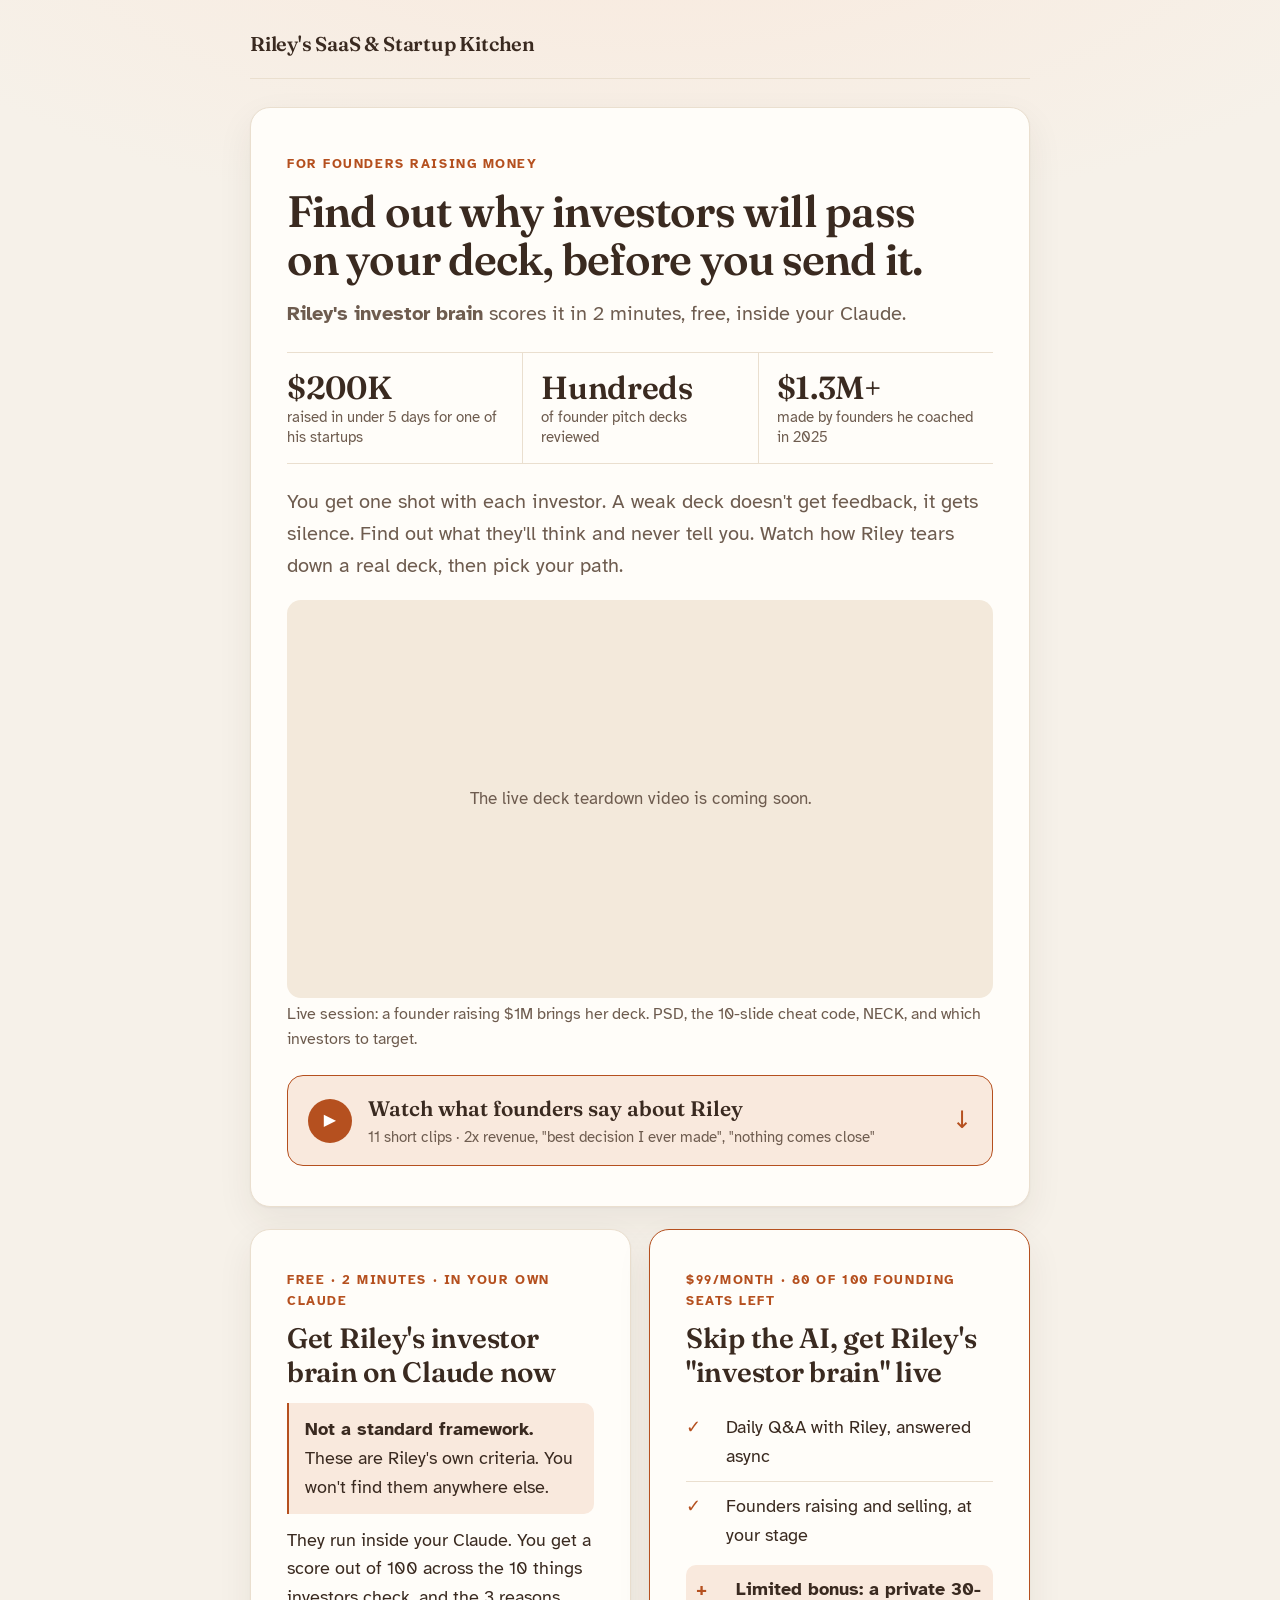
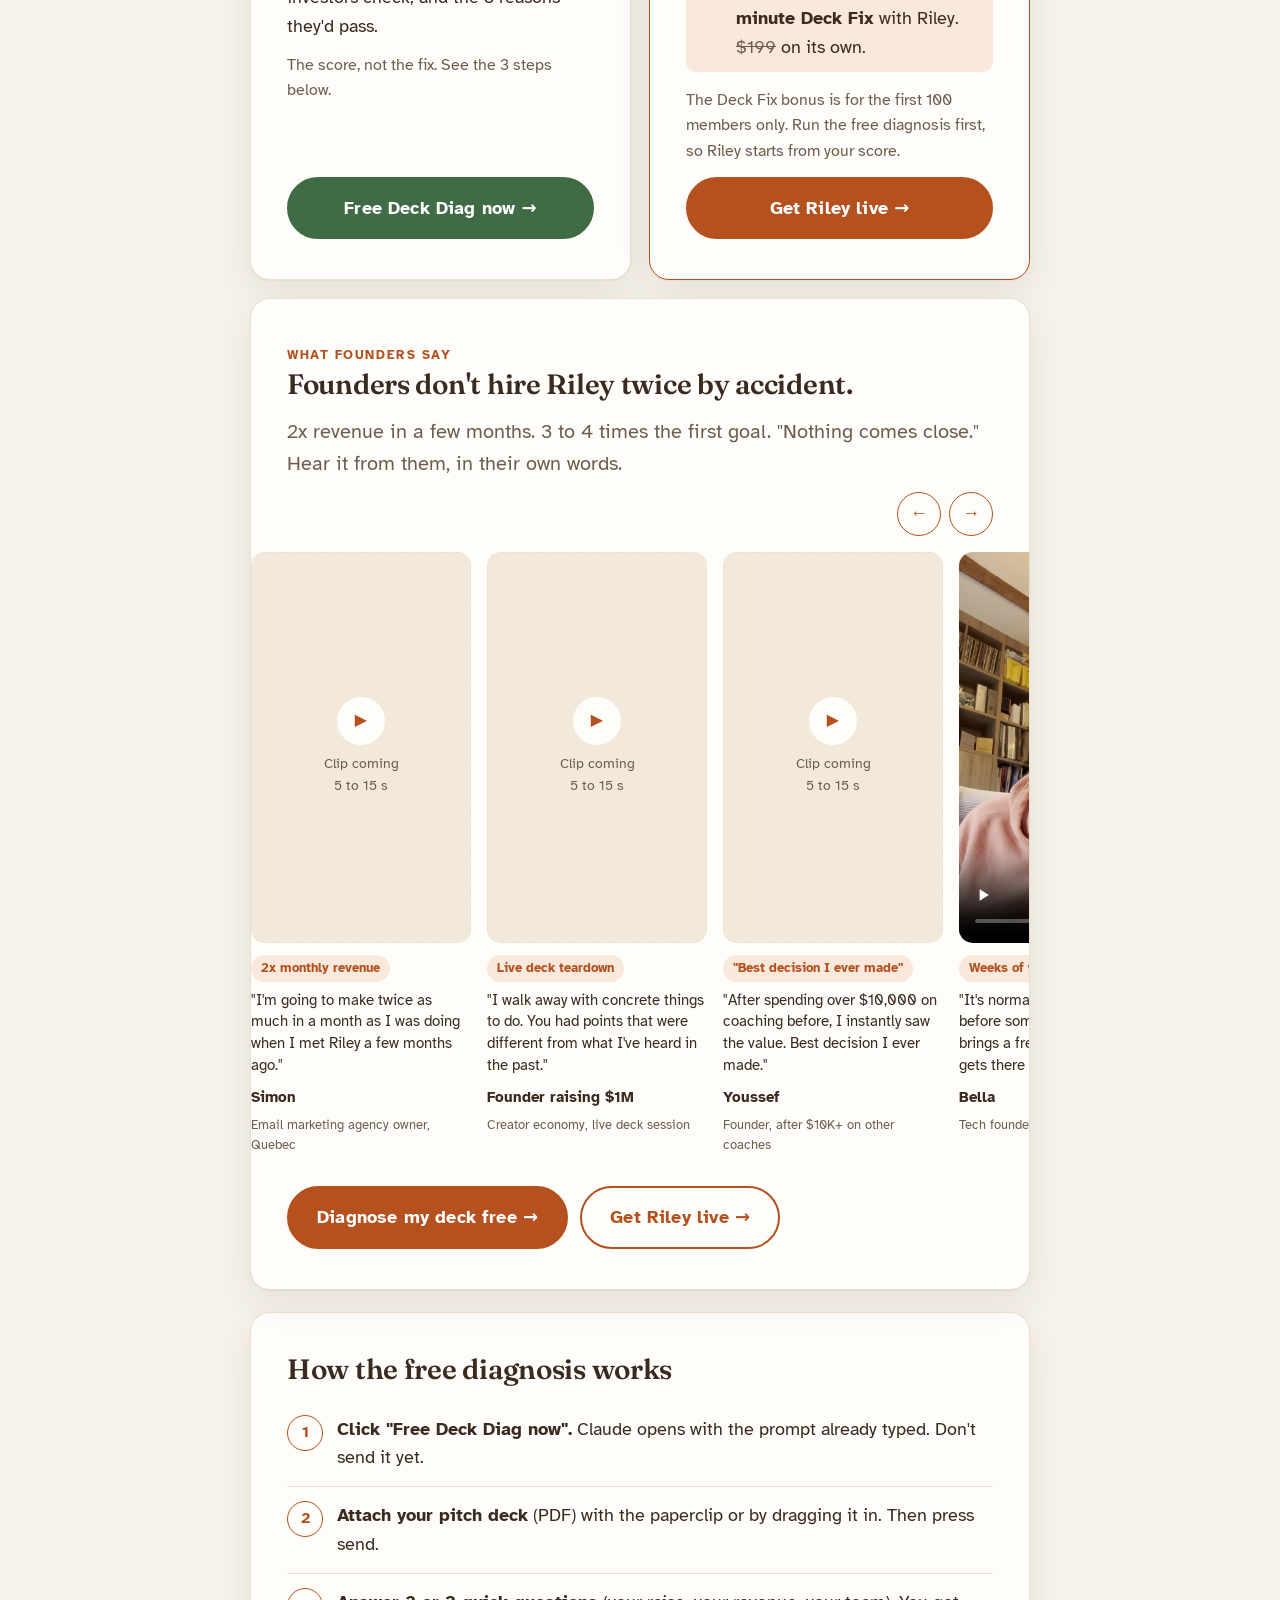
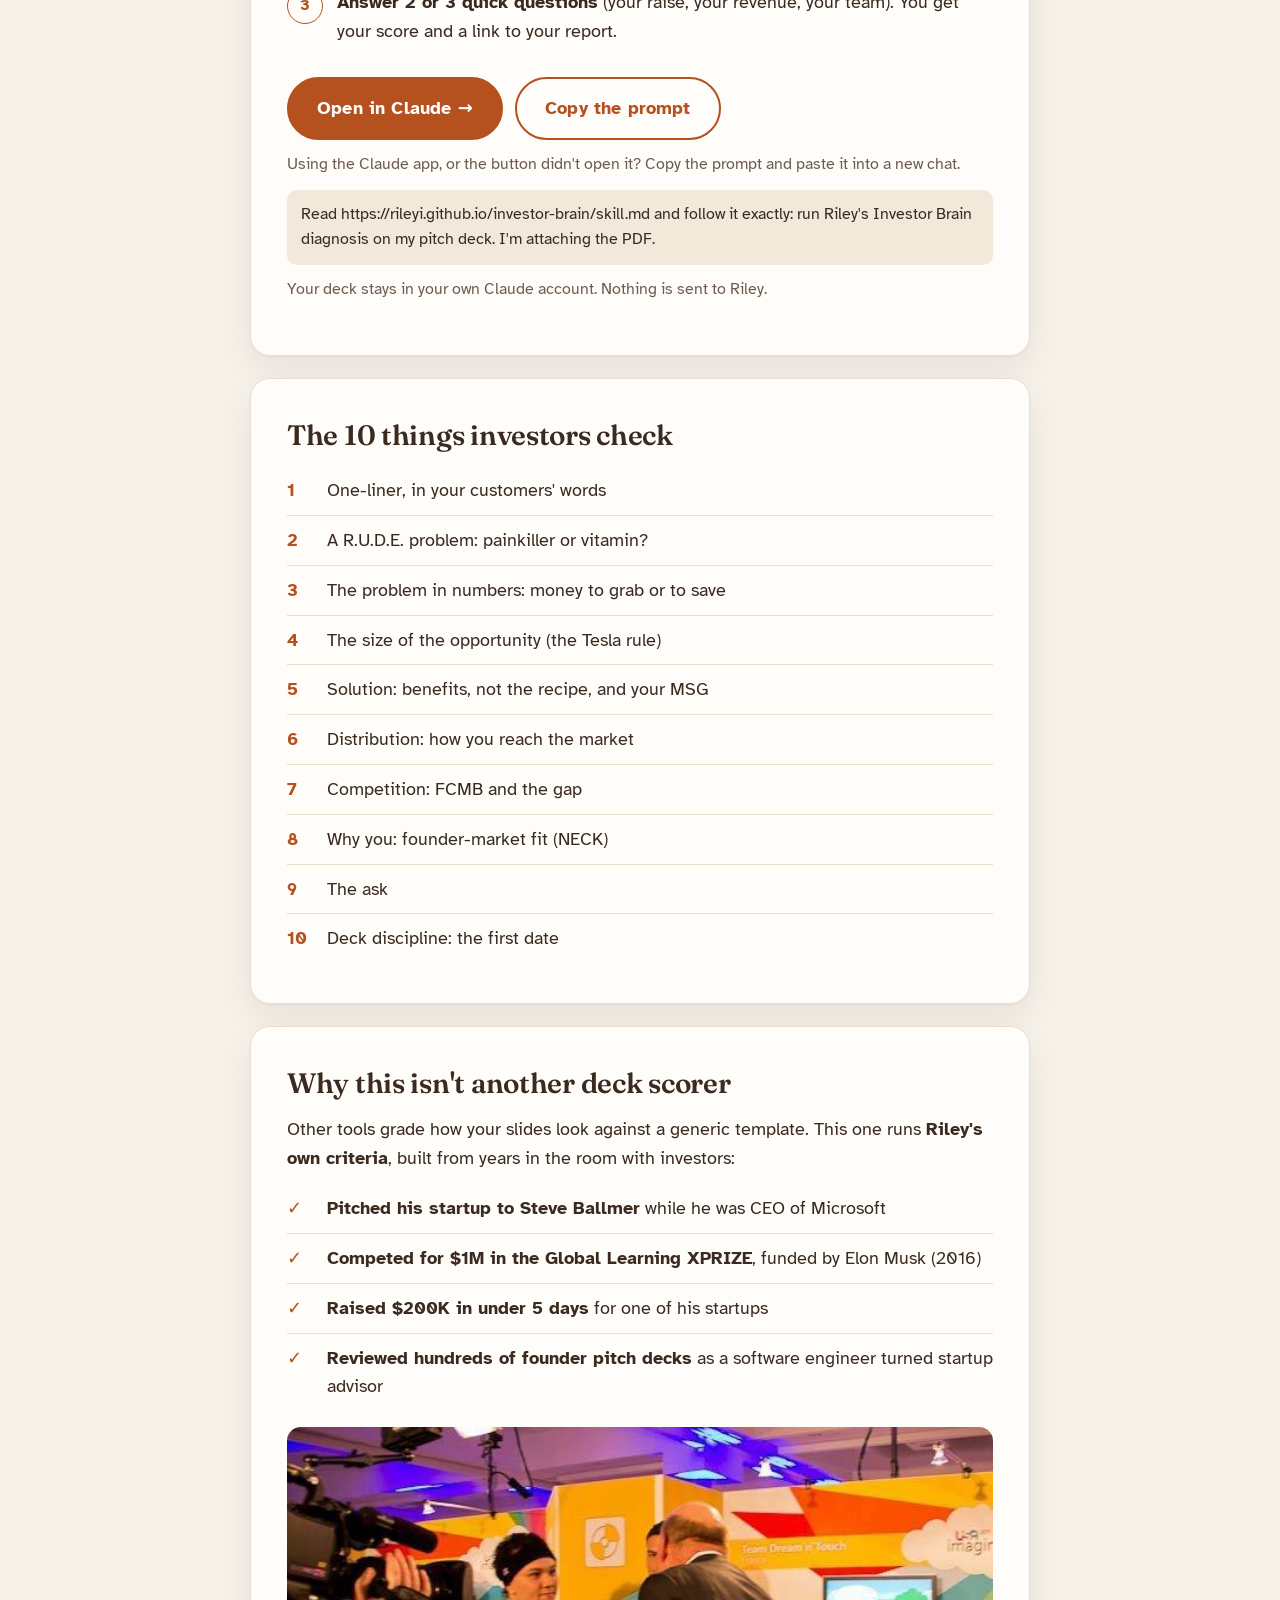
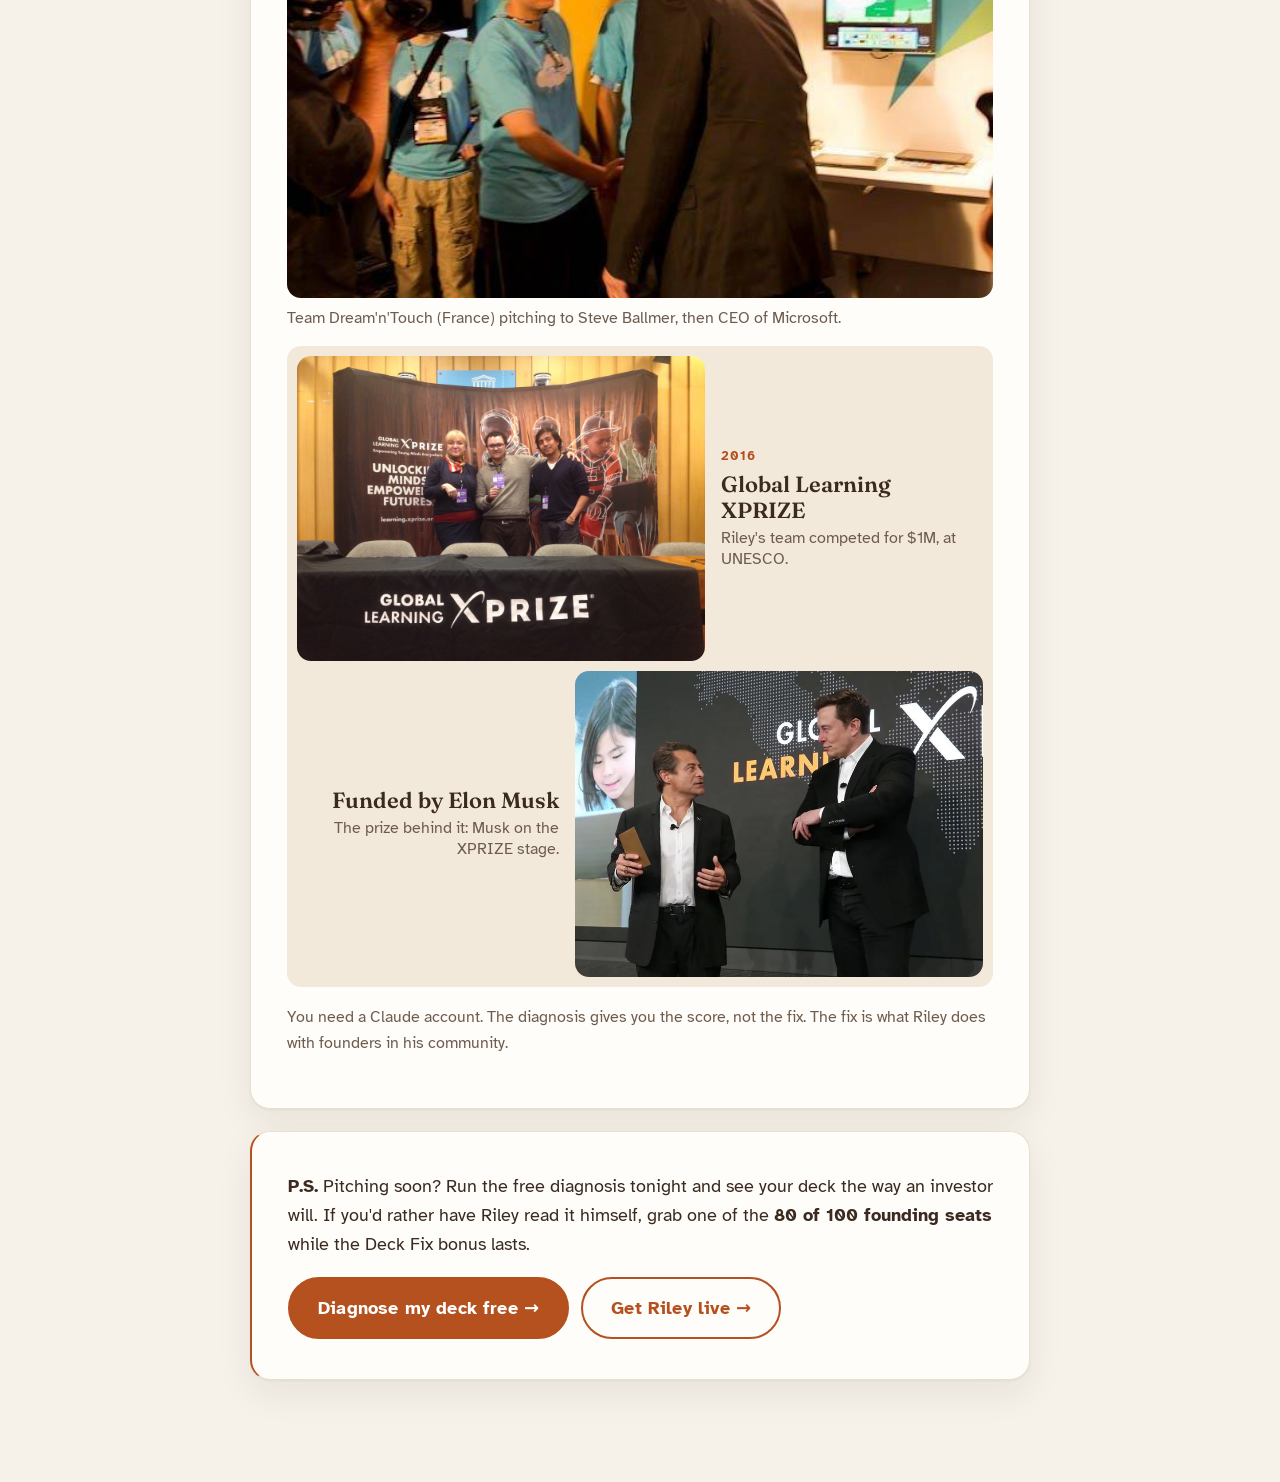
==== index.html @ 3631e7b4 "Turn on analytics (GoatCounter: rileystartup) Co-Authored-By: Claude Opus 5.5 <noreply@anthropic.com" ====
<!doctype html>
<html lang="en">
<head>
<meta charset="utf-8">
<meta name="viewport" content="width=device-width, initial-scale=1">
<meta name="color-scheme" content="light">
<title>Investor Brain Diagnosis</title>
<meta name="description" content="Get an investor's brain on your pitch deck. Free, in 2 minutes, inside your own Claude.">
<link rel="preconnect" href="https://fonts.googleapis.com">
<link rel="stylesheet" href="https://fonts.googleapis.com/css2?family=Atkinson+Hyperlegible:wght@400;700&family=Fraunces:opsz,wght@9..144,500;9..144,600&display=swap">
<link rel="stylesheet" href="style.css?v=2">
<link rel="stylesheet" href="theme.css?v=3">
</head>
<body>
<main class="wrap">
  <div class="top">
    <div class="brand">Riley's SaaS &amp; Startup Kitchen</div>
  </div>

  <section class="card">
    <span class="tag">For founders raising money</span>
    <h1>Find out why investors will pass on your deck, before you send it.</h1>
    <p class="lede"><b>Riley's investor brain</b> scores it in 2 minutes, free, inside your Claude.</p>
    <ul class="proof">
      <li><b>$200K</b><span>raised in under 5 days for one of his startups</span></li>
      <li><b>Hundreds</b><span>of founder pitch decks reviewed</span></li>
      <li><b>$1.3M+</b><span>made by founders he coached in 2025</span></li>
    </ul>
    <p class="lede">You get one shot with each investor. A weak deck doesn't get feedback, it gets silence. Find out what they'll think and never tell you. Watch how Riley tears down a real deck, then pick your path.</p>
    <div class="video" id="teardown">The live deck teardown video is coming soon.</div>
    <p class="small">Live session: a founder raising $1M brings her deck. PSD, the 10-slide cheat code, NECK, and which investors to target.</p>
    <a class="anchor" href="#proof"><span class="play">▶</span><span><b>Watch what founders say about Riley</b><small>11 short clips · 2x revenue, "best decision I ever made", "nothing comes close"</small></span><span class="arrow">↓</span></a>
  </section>

  <div class="paths">
    <section class="card path">
      <span class="tag">Free · 2 minutes · in your own Claude</span>
      <h2>Get Riley's investor brain on Claude now</h2>
      <p class="callout"><b>Not a standard framework.</b> These are Riley's own criteria. You won't find them anywhere else.</p>
      <p>They run inside your Claude. You get a score out of 100 across the 10 things investors check, and the 3 reasons they'd pass.</p>
      <p class="small">The score, not the fix. See the 3 steps below.</p>
      <a class="btn free" id="open" href="#" target="_blank" rel="noopener">Free Deck Diag now →</a>
    </section>
    <section class="card path live">
      <span class="tag">$99/month · <span class="seats">80 of 100</span> founding seats left</span>
      <h2>Skip the AI, get Riley's "investor brain" live</h2>
      <ul class="rows">
        <li><span class="n">✓</span><span>Daily Q&amp;A with Riley, answered async</span></li>
        <li><span class="n">✓</span><span>Founders raising and selling, at your stage</span></li>
        <li class="bonus"><span class="n">+</span><span><b>Limited bonus: a private 30-minute Deck Fix</b> with Riley. <span class="strike">$199</span> on its own.</span></li>
      </ul>
      <p class="small">The Deck Fix bonus is for the first 100 members only. Run the free diagnosis first, so Riley starts from your score.</p>
      <a class="btn" id="skool" href="#" target="_blank" rel="noopener">Get Riley live →</a>
    </section>
  </div>


  <section class="card proof-reel" id="proof">
    <span class="tag">What founders say</span>
    <h2>Founders don't hire Riley twice by accident.</h2>
    <p class="lede">2x revenue in a few months. 3 to 4 times the first goal. "Nothing comes close." Hear it from them, in their own words.</p>
    <div class="reel-nav"><button type="button" class="prev" aria-label="Previous clips">←</button><button type="button" class="next" aria-label="Next clips">→</button></div>
    <ul class="reel">
      <li class="clip">
        <div class="ph"><span>▶</span>Clip coming<br>5 to 15 s</div>
        <span class="result">2x monthly revenue</span>
        <p>"I'm going to make twice as much in a month as I was doing when I met Riley a few months ago."</p>
        <b>Simon</b><small>Email marketing agency owner, Quebec</small>
      </li>
      <li class="clip">
        <div class="ph"><span>▶</span>Clip coming<br>5 to 15 s</div>
        <span class="result">Live deck teardown</span>
        <p>"I walk away with concrete things to do. You had points that were different from what I've heard in the past."</p>
        <b>Founder raising $1M</b><small>Creator economy, live deck session</small>
      </li>
      <li class="clip">
        <div class="ph"><span>▶</span>Clip coming<br>5 to 15 s</div>
        <span class="result">"Best decision I ever made"</span>
        <p>"After spending over $10,000 on coaching before, I instantly saw the value. Best decision I ever made."</p>
        <b>Youssef</b><small>Founder, after $10K+ on other coaches</small>
      </li>
      <li class="clip">
        <video src="bella.mp4" poster="bella.jpg" controls playsinline preload="none"><track kind="captions" src="bella.vtt" srclang="en" label="English" default></video>
        <span class="result">Weeks of work in hours</span>
        <p>"It's normally three, four weeks before someone you've hired brings a fresh perspective. Riley gets there in a few hours."</p>
        <b>Bella</b><small>Tech founder and product leader</small>
      </li>
      <li class="clip">
        <div class="ph"><span>▶</span>Clip coming<br>5 to 15 s</div>
        <span class="result">Live deck call</span>
        <p>"It's perfect. All the strategies and advice I can use to get started."</p>
        <b>Founder, pitch deck call</b><small>Pre-seed startup, live session</small>
      </li>
      <li class="clip">
        <div class="ph"><span>▶</span>Clip coming<br>5 to 15 s</div>
        <span class="result">3 to 4x his first goal</span>
        <p>"On the first month we set some goals. And we did something like three or four times that goal."</p>
        <b>Oliver</b><small>Exited founder, Agence Ricochet</small>
      </li>
      <li class="clip">
        <div class="ph"><span>▶</span>Clip coming<br>5 to 15 s</div>
        <span class="result">"Nothing comes close"</span>
        <p>"I've invested in six, seven, eight different coaching programs. Nothing comes close to what Riley has to offer."</p>
        <b>Simon</b><small>Agency owner, 6 to 8 programs before</small>
      </li>
      <li class="clip">
        <div class="ph"><span>▶</span>Clip coming<br>5 to 15 s</div>
        <span class="result">Problem clarified, product shipped</span>
        <p>"Riley was amazing at really trying to clarify the problem that I was trying to solve."</p>
        <b>Tim Beattie</b><small>Co-founder and CEO, Stellafai</small>
      </li>
      <li class="clip">
        <div class="ph"><span>▶</span>Clip coming<br>5 to 15 s</div>
        <span class="result">"I wouldn't be here without him"</span>
        <p>"Riley has been a huge hand in that. I wouldn't be able to be here if it wasn't for him."</p>
        <b>Noel</b><small>Founder, service business</small>
      </li>
      <li class="clip">
        <div class="ph"><span>▶</span>Clip coming<br>5 to 15 s</div>
        <span class="result">"A beast, a legend"</span>
        <p>"If you doubt, don't. This guy is a beast, a legend. Go for it."</p>
        <b>Samuel</b><small>Founder</small>
      </li>
      <li class="clip">
        <div class="ph"><span>▶</span>Clip coming<br>5 to 15 s</div>
        <span class="result">"You will not regret it"</span>
        <p>"If you're on the fence about taking Riley as your coach, you can stop thinking. Take it."</p>
        <b>Orel</b><small>Founder</small>
      </li>
    </ul>
    <div class="actions">
      <a class="btn" id="open4" href="#" target="_blank" rel="noopener">Diagnose my deck free →</a>
      <a class="btn ghost" id="skool3" href="#" target="_blank" rel="noopener">Get Riley live →</a>
    </div>
  </section>

  <section class="card" id="steps">
    <h2>How the free diagnosis works</h2>
    <ol class="steps">
      <li><div><b>Click "Free Deck Diag now".</b> Claude opens with the prompt already typed. Don't send it yet.</div></li>
      <li><div><b>Attach your pitch deck</b> (PDF) with the paperclip or by dragging it in. Then press send.</div></li>
      <li><div><b>Answer 2 or 3 quick questions</b> (your raise, your revenue, your team). You get your score and a link to your report.</div></li>
    </ol>
    <div class="actions">
      <a class="btn" id="open2" href="#" target="_blank" rel="noopener">Open in Claude →</a>
      <button class="btn ghost" id="copy" type="button">Copy the prompt</button>
    </div>
    <p class="small" style="margin-top:12px">Using the Claude app, or the button didn't open it? Copy the prompt and paste it into a new chat.</p>
    <div class="prompt" id="prompt"></div>
    <p class="small" style="margin-top:12px">Your deck stays in your own Claude account. Nothing is sent to Riley.</p>
  </section>

  <section class="card">
    <h2>The 10 things investors check</h2>
    <ul class="rows">
      <li><span class="n">1</span><span>One-liner, in your customers' words</span></li>
      <li><span class="n">2</span><span>A R.U.D.E. problem: painkiller or vitamin?</span></li>
      <li><span class="n">3</span><span>The problem in numbers: money to grab or to save</span></li>
      <li><span class="n">4</span><span>The size of the opportunity (the Tesla rule)</span></li>
      <li><span class="n">5</span><span>Solution: benefits, not the recipe, and your MSG</span></li>
      <li><span class="n">6</span><span>Distribution: how you reach the market</span></li>
      <li><span class="n">7</span><span>Competition: FCMB and the gap</span></li>
      <li><span class="n">8</span><span>Why you: founder-market fit (NECK)</span></li>
      <li><span class="n">9</span><span>The ask</span></li>
      <li><span class="n">10</span><span>Deck discipline: the first date</span></li>
    </ul>
  </section>

  <section class="card">
    <h2>Why this isn't another deck scorer</h2>
    <p>Other tools grade how your slides look against a generic template. This one runs <b>Riley's own criteria</b>, built from years in the room with investors:</p>
    <ul class="rows">
      <li><span class="n">✓</span><span><b>Pitched his startup to Steve Ballmer</b> while he was CEO of Microsoft</span></li>
      <li><span class="n">✓</span><span><b>Competed for $1M in the Global Learning XPRIZE</b>, funded by Elon Musk (2016)</span></li>
      <li><span class="n">✓</span><span><b>Raised $200K in under 5 days</b> for one of his startups</span></li>
      <li><span class="n">✓</span><span><b>Reviewed hundreds of founder pitch decks</b> as a software engineer turned startup advisor</span></li>
    </ul>
    <div class="photos">
      <figure><div class="photo"><img src="ballmer.jpg" alt="Steve Ballmer, then CEO of Microsoft, shaking hands with Riley's team Dream'n'Touch at their demo stand"></div>
        <figcaption class="small">Team Dream'n'Touch (France) pitching to Steve Ballmer, then CEO of Microsoft.</figcaption></figure>
    </div>
    <figure class="xprize">
      <img class="a" src="xprize.jpg" alt="Riley's team standing at the Global Learning XPRIZE stand at UNESCO">
      <div class="t1"><span class="tag">2016</span><b>Global Learning XPRIZE</b><span>Riley's team competed for $1M, at UNESCO.</span></div>
      <div class="t2"><b>Funded by Elon Musk</b><span>The prize behind it: Musk on the XPRIZE stage.</span></div>
      <img class="b" src="musk.jpg" alt="Elon Musk on stage in front of the Global Learning XPRIZE logo">
    </figure>
    <p class="small">You need a Claude account. The diagnosis gives you the score, not the fix. The fix is what Riley does with founders in his community.</p>
  </section>

  <section class="card ps">
    <p><b>P.S.</b> Pitching soon? Run the free diagnosis tonight and see your deck the way an investor will. If you'd rather have Riley read it himself, grab one of the <b><span class="seats">80 of 100</span> founding seats</b> while the Deck Fix bonus lasts.</p>
    <div class="actions">
      <a class="btn" id="open3" href="#" target="_blank" rel="noopener">Diagnose my deck free →</a>
      <a class="btn ghost" id="skool2" href="#" target="_blank" rel="noopener">Get Riley live →</a>
    </div>
  </section>
</main>
<script src="config.js?v=5"></script>
<script>
  ["open", "open2", "open3", "open4"].forEach(function (id) { document.getElementById(id).href = DD.claudeLink(); });
  ["skool", "skool2", "skool3"].forEach(function (id) { document.getElementById(id).href = DD.skool; });
  DD.fillSeats();
  DD.trackClicks({ open: "diag-click/offer", open2: "diag-click/steps", open3: "diag-click/ps", open4: "diag-click/testimonials",
    copy: "diag-click/copy-prompt", skool: "skool-click/offer", skool2: "skool-click/ps", skool3: "skool-click/testimonials" });
  document.querySelector(".anchor").addEventListener("click", function () { DD.track("anchor/testimonials"); });
  var reel = document.querySelector(".reel");
  document.querySelector(".reel-nav .prev").onclick = function () { reel.scrollBy({ left: -reel.clientWidth * .8, behavior: "smooth" }); };
  document.querySelector(".reel-nav .next").onclick = function () { reel.scrollBy({ left: reel.clientWidth * .8, behavior: "smooth" }); };
  document.getElementById("prompt").textContent = DD.prompt();
  document.getElementById("copy").addEventListener("click", function () {
    var btn = this;
    navigator.clipboard.writeText(DD.prompt()).then(function () {
      btn.textContent = "Copied ✓";
      setTimeout(function () { btn.textContent = "Copy the prompt"; }, 1800);
    });
  });
  DD.youtube(document.getElementById("teardown"), DD.teardownId, "Live pitch deck teardown");
</script>
</body>
</html>
---- style.css ----
/* Flat white card, hairline rows, grey tags, orange = interactive. Atkinson Hyperlegible for legibility. */
:root {
  --bg: #f4f4f2; --card: #ffffff; --ink: #111111; --muted: #4a4a4a; --line: #dddddd;
  --tag: #ececec; --orange: #d9480f; --orange-ink: #ffffff; --soft: #fff1e8;
  --red: #b42318; --amber: #8a5a00; --green: #1d6b3a;
}
* { box-sizing: border-box; }
body {
  margin: 0; background: var(--bg); color: var(--ink);
  font: 19px/1.55 "Atkinson Hyperlegible", system-ui, sans-serif; letter-spacing: .01em;
}
em, i { font-style: normal; }
.wrap { max-width: 760px; margin: 0 auto; padding: 20px 16px 60px; }
.top { display: flex; justify-content: space-between; align-items: center; margin-bottom: 18px; }
.brand { font-weight: 700; font-size: 17px; }
.card { background: var(--card); border: 1px solid var(--line); border-radius: 14px; padding: 28px 24px; margin-bottom: 18px; }
h1 { font-size: 38px; line-height: 1.15; margin: 6px 0 12px; }
h2 { font-size: 24px; margin: 0 0 12px; }
p { margin: 0 0 12px; }
.lede { font-size: 21px; color: var(--muted); }
.tag { display: inline-block; background: var(--tag); color: var(--ink); border-radius: 6px; padding: 2px 10px; font-size: 15px; font-weight: 700; }
.video { position: relative; aspect-ratio: 16/9; background: var(--tag); border-radius: 10px; overflow: hidden; margin: 18px 0 4px;
  display: flex; align-items: center; justify-content: center; text-align: center; color: var(--muted); font-size: 17px; padding: 16px; }
.video iframe { position: absolute; inset: 0; width: 100%; height: 100%; border: 0; }
ol.steps { list-style: none; padding: 0; margin: 0; counter-reset: s; }
ol.steps li { counter-increment: s; display: flex; gap: 14px; padding: 14px 0; border-top: 1px solid var(--line); }
ol.steps li:first-child { border-top: 0; }
ol.steps li::before { content: counter(s); flex: 0 0 34px; height: 34px; border-radius: 50%; background: var(--ink); color: var(--card);
  font-weight: 700; display: flex; align-items: center; justify-content: center; }
.btn { display: inline-block; text-decoration: none; text-align: center; font: inherit; font-weight: 700; font-size: 20px; cursor: pointer;
  padding: 14px 26px; border-radius: 10px; background: var(--orange); color: var(--orange-ink); border: 2px solid var(--orange); }
.btn:hover, .btn:focus-visible { filter: brightness(1.08); outline: 3px solid var(--ink); outline-offset: 2px; }
.btn.ghost { background: transparent; color: var(--orange); }
.actions { display: flex; flex-wrap: wrap; gap: 12px; margin-top: 18px; }
.small { font-size: 16px; color: var(--muted); }
ul.proof { list-style: none; padding: 0; margin: 4px 0 18px; display: grid; grid-template-columns: repeat(3, 1fr); border-top: 1px solid var(--line); border-bottom: 1px solid var(--line); }
ul.proof li { padding: 12px 12px 12px 0; display: flex; flex-direction: column; }
ul.proof li + li { padding-left: 14px; border-left: 1px solid var(--line); }
ul.proof b { font-size: 26px; line-height: 1.2; }
ul.proof span { font-size: 15px; color: var(--muted); line-height: 1.35; }
.quote { margin: 14px 0 0; padding: 12px 16px; border-left: 4px solid var(--ink); background: var(--tag); border-radius: 0 8px 8px 0; font-size: 20px; font-weight: 700; }
.quote span { display: block; font-size: 15px; font-weight: 400; color: var(--muted); margin-top: 4px; }
@media (max-width: 520px) {
  ul.proof { grid-template-columns: 1fr; }
  ul.proof li, ul.proof li + li { padding: 10px 0; border-left: 0; flex-direction: row; gap: 10px; align-items: baseline; }
  ul.proof li + li { border-top: 1px solid var(--line); }
  ul.proof b { font-size: 22px; flex: 0 0 auto; }
}
.strike { text-decoration: line-through; color: var(--muted); }
.bonus { background: var(--soft); border-radius: 8px; padding: 10px !important; margin-top: 6px; border-top: 0 !important; }
.bonus .n { color: var(--orange); }
.ps { border-left: 4px solid var(--orange); }
.callout { background: var(--soft); border-left: 4px solid var(--orange); border-radius: 0 8px 8px 0; padding: 10px 14px; }
.photo { margin: 16px 0 8px; aspect-ratio: 3/2; background: var(--tag); border-radius: 10px; display: flex; align-items: center;
  justify-content: center; text-align: center; color: var(--muted); font-size: 17px; padding: 16px; overflow: hidden; }
.photo img { width: 100%; height: 100%; object-fit: cover; display: block; }
.photos { margin-bottom: 14px; }
.photos figure { margin: 0; }
.photos .photo { margin: 16px 0 8px; padding: 0; }
/* XPRIZE canvas: team photo top left, Musk bottom right, text in the empty corners */
.xprize { margin: 0 0 18px; display: grid; grid-template-columns: repeat(5, 1fr); gap: 10px;
  background: var(--tag); border-radius: 12px; padding: 10px; }
.xprize img { width: 100%; aspect-ratio: 4/3; object-fit: cover; border-radius: 8px; display: block; }
.xprize .a { grid-column: 1 / 4; grid-row: 1; }
.xprize .b { grid-column: 3 / 6; grid-row: 2; }
.xprize .t1 { grid-column: 4 / 6; grid-row: 1; align-self: center; }
.xprize .t2 { grid-column: 1 / 3; grid-row: 2; align-self: center; text-align: right; }
.xprize .t1, .xprize .t2 { display: flex; flex-direction: column; gap: 4px; padding: 6px; }
.xprize .t2 { align-items: flex-end; }
.xprize b { font-size: 22px; line-height: 1.2; }
.xprize span:not(.tag) { font-size: 16px; color: var(--muted); line-height: 1.35; }
.xprize .tag { align-self: flex-start; background: var(--card); }
@media (max-width: 520px) {
  .xprize b { font-size: 17px; }
  .xprize span:not(.tag) { font-size: 14px; }
}
.paths { display: grid; grid-template-columns: 1fr 1fr; gap: 18px; margin-bottom: 18px; }
.paths .card { margin-bottom: 0; display: flex; flex-direction: column; align-items: flex-start; }
.paths .card h2 { margin-top: 10px; }
.paths .card .btn { margin-top: auto; width: 100%; }
.paths .card ul.rows { margin-bottom: 16px; }
.path.live { border: 2px solid var(--orange); }
@media (max-width: 640px) { .paths { grid-template-columns: 1fr; } }
ul.rows { list-style: none; padding: 0; margin: 0; }
ul.rows li { padding: 10px 0; border-top: 1px solid var(--line); display: flex; gap: 12px; align-items: baseline; }
ul.rows li:first-child { border-top: 0; }
ul.rows .n { flex: 0 0 28px; font-weight: 700; color: var(--muted); }
.prompt { background: var(--tag); border-radius: 8px; padding: 12px 14px; font-size: 16px; word-break: break-word; margin-top: 10px; }
.score { font-size: 84px; font-weight: 700; line-height: 1; }
.score small { font-size: 30px; color: var(--muted); }
.verdict { font-size: 22px; font-weight: 700; margin-top: 8px; }
.bar { display: grid; grid-template-columns: 1fr 52px; gap: 4px 12px; align-items: center; padding: 10px 0; border-top: 1px solid var(--line); }
.bar:first-child { border-top: 0; }
.bar .track { grid-column: 1 / -1; height: 10px; background: var(--tag); border-radius: 5px; overflow: hidden; }
.bar .fill { height: 100%; background: var(--ink); }
.bar.weak { background: var(--soft); margin: 0 -12px; padding: 10px 12px; border-radius: 8px; }
.bar.weak .fill { background: var(--orange); }
.bar .v { text-align: right; font-weight: 700; }
.substack { width: 100%; height: 150px; border: 1px solid var(--line); border-radius: 10px; background: #fff; }
@media (max-width: 520px) {
  body { font-size: 18px; }
  h1 { font-size: 30px; }
  .card { padding: 22px 16px; }
  .btn { width: 100%; }
  .score { font-size: 68px; }
}
---- theme.css ----
/* Approved theme (Oct 27): warm ivory, dark-brown ink, burnt-sienna accent, Fraunces headlines, Atkinson body. Loaded after style.css. */
:root {
  --bg: #f6f1e9; --card: #fffdf9; --ink: #3a2a20; --muted: #6e5c4f; --line: #eadfcf;
  --tag: #f3e9db; --orange: #b5501f; --orange-ink: #ffffff; --soft: #f9e9dd;
  --low: #b5501f; --mid: #b98a2e; --high: #4f7a4a;
}
body { font-size: 18px; line-height: 1.6; letter-spacing: 0; }
h1, h2, .brand, ul.proof b, .score, .quote, .xprize b { font-family: "Fraunces", Georgia, serif; font-optical-sizing: auto; }
.wrap { max-width: 820px; padding: 28px 20px 80px; }
.top { margin-bottom: 28px; padding-bottom: 18px; border-bottom: 1px solid var(--line); }
.brand { font-size: 20px; font-weight: 600; letter-spacing: -.01em; }
.card { border-radius: 20px; padding: 40px 36px; margin-bottom: 22px;
  box-shadow: 0 1px 2px rgba(58,42,32,.05), 0 14px 36px rgba(58,42,32,.07); }
h1, h2 { text-wrap: balance; }
h1 { font-size: 44px; line-height: 1.1; font-weight: 600; letter-spacing: -.02em; margin: 10px 0 14px; }
h2 { font-size: 28px; line-height: 1.2; font-weight: 600; letter-spacing: -.01em; margin-bottom: 14px; }
.lede { font-size: 20px; }
.tag { background: transparent; padding: 0; border-radius: 0; color: var(--orange); font-size: 13px; font-weight: 700;
  letter-spacing: .12em; text-transform: uppercase; }
.btn { border-radius: 999px; font-size: 18px; padding: 15px 28px; letter-spacing: .01em; }
.btn:hover, .btn:focus-visible { filter: none; background: var(--ink); border-color: var(--ink); color: var(--card); outline: none; }
.btn.ghost:hover, .btn.ghost:focus-visible { background: var(--ink); color: var(--card); }
ul.proof { margin: 22px 0 22px; }
ul.proof li { padding: 16px 16px 16px 0; }
ul.proof li + li { padding-left: 18px; }
ul.proof b { font-size: 32px; font-weight: 600; letter-spacing: -.01em; }
.video { border-radius: 14px; }
.quote { background: transparent; border-left: 2px solid var(--orange); border-radius: 0; padding: 4px 0 4px 20px; margin-top: 22px;
  font-size: 24px; font-weight: 500; line-height: 1.35; }
.quote span { font-family: "Atkinson Hyperlegible", system-ui, sans-serif; font-size: 15px; }
.callout { border-left-width: 2px; border-radius: 0 10px 10px 0; padding: 12px 16px; }
.path.live { border: 1.5px solid var(--orange); }
.bonus { border-radius: 10px; }
ul.rows .n { color: var(--orange); }
ol.steps li::before { background: transparent; color: var(--orange); border: 1.5px solid var(--orange); font-size: 16px; }
.prompt { border-radius: 10px; }
.photo, .xprize, .xprize img { border-radius: 14px; }
.xprize { background: var(--tag); }
.xprize b { font-weight: 600; }
.xprize .tag { background: transparent; }
.ps { border-left: 2px solid var(--orange); }
.score { font-weight: 600; letter-spacing: -.03em; }
.bar .track { height: 8px; }
.bar.weak { border-radius: 10px; }
@media (max-width: 520px) {
  h1 { font-size: 30px; }
  h2 { font-size: 24px; }
  .card { padding: 26px 18px; }
  ul.proof b { font-size: 24px; }
  ul.proof li, ul.proof li + li { padding: 12px 0; }
  .quote { font-size: 20px; }
}
/* colour by score: low = sienna, middle = ochre, strong = green */
.bar.low .fill { background: var(--low); } .bar.mid .fill { background: var(--mid); } .bar.high .fill { background: var(--high); }
.bar.low .v { color: var(--low); } .bar.mid .v { color: var(--mid); } .bar.high .v { color: var(--high); }
.score.low { color: var(--low); } .score.mid { color: var(--mid); } .score.high { color: var(--high); }
.score small { color: var(--muted); }
body { background: radial-gradient(1200px 500px at 50% -120px, var(--soft), transparent 70%) no-repeat, var(--bg); }
/* Bella testimonial: portrait clip beside the quote */
.testimonial { display: flex; gap: 22px; align-items: center; margin-top: 24px; }
.testimonial video { flex: 0 0 180px; width: 180px; aspect-ratio: 9/16; object-fit: cover; border-radius: 14px; background: var(--tag); }
.testimonial .quote { margin-top: 0; }
@media (max-width: 520px) {
  .testimonial { flex-direction: column; align-items: stretch; }
  .testimonial video { width: 100%; flex-basis: auto; max-height: 460px; }
}
/* Anchor to the testimonials (under the main video) */
.anchor { display: flex; align-items: center; gap: 16px; margin-top: 22px; padding: 16px 20px; border-radius: 16px; text-decoration: none;
  color: var(--ink); background: var(--soft); border: 1.5px solid var(--orange); }
.anchor:hover, .anchor:focus-visible { background: var(--tag); }
.anchor .play { flex: 0 0 44px; height: 44px; border-radius: 50%; display: grid; place-items: center; background: var(--orange); color: var(--orange-ink); font-size: 16px; }
.anchor b { display: block; font-family: "Fraunces", Georgia, serif; font-size: 21px; font-weight: 600; }
.anchor small { display: block; font-size: 15px; color: var(--muted); }
.anchor .arrow { margin-left: auto; font-size: 24px; color: var(--orange); }
/* Testimonial carousel */
.proof-reel { position: relative; scroll-margin-top: 16px; }
.reel-nav { display: flex; gap: 8px; justify-content: flex-end; margin: 6px 0 12px; }
.reel-nav button { width: 44px; height: 44px; border-radius: 50%; border: 1.5px solid var(--orange); background: transparent; color: var(--orange); font-size: 18px; cursor: pointer; }
.reel-nav button:hover { background: var(--orange); color: var(--orange-ink); }
.reel { list-style: none; margin: 0 -36px; padding: 4px 36px 12px; display: flex; gap: 16px; overflow-x: auto; scroll-snap-type: x mandatory; scrollbar-width: thin; }
.clip { flex: 0 0 220px; scroll-snap-align: start; display: flex; flex-direction: column; gap: 6px; }
.clip video, .clip .ph { width: 220px; aspect-ratio: 9/16; border-radius: 14px; object-fit: cover; background: var(--tag); }
.clip .ph { display: flex; flex-direction: column; align-items: center; justify-content: center; text-align: center; color: var(--muted); font-size: 14px; border: 1px dashed var(--line); }
.clip .ph span { width: 48px; height: 48px; border-radius: 50%; display: grid; place-items: center; background: var(--card); color: var(--orange); margin-bottom: 8px; font-size: 16px; }
.clip .result { align-self: flex-start; margin-top: 6px; font-size: 13px; font-weight: 700; color: var(--orange); background: var(--soft); border-radius: 999px; padding: 3px 10px; }
.clip p { margin: 2px 0 2px; font-size: 15px; line-height: 1.45; }
.clip b { font-size: 15px; } .clip small { font-size: 13px; color: var(--muted); }
@media (max-width: 520px) {
  .reel { margin: 0 -18px; padding: 4px 18px 12px; }
  .clip { flex-basis: 200px; } .clip video, .clip .ph { width: 200px; }
  .anchor b { font-size: 18px; }
}
.croissants { margin: 12px 0 0; padding: 10px 14px; background: var(--soft); border-radius: 10px; font-size: 17px; }
.croissants b { margin-right: 6px; }
/* Free path button: deep green, so free and paid read as two different choices */
.btn.free { background: #3f6b45; border-color: #3f6b45; color: #ffffff; }
.btn.free:hover, .btn.free:focus-visible { background: var(--ink); border-color: var(--ink); color: var(--card); }
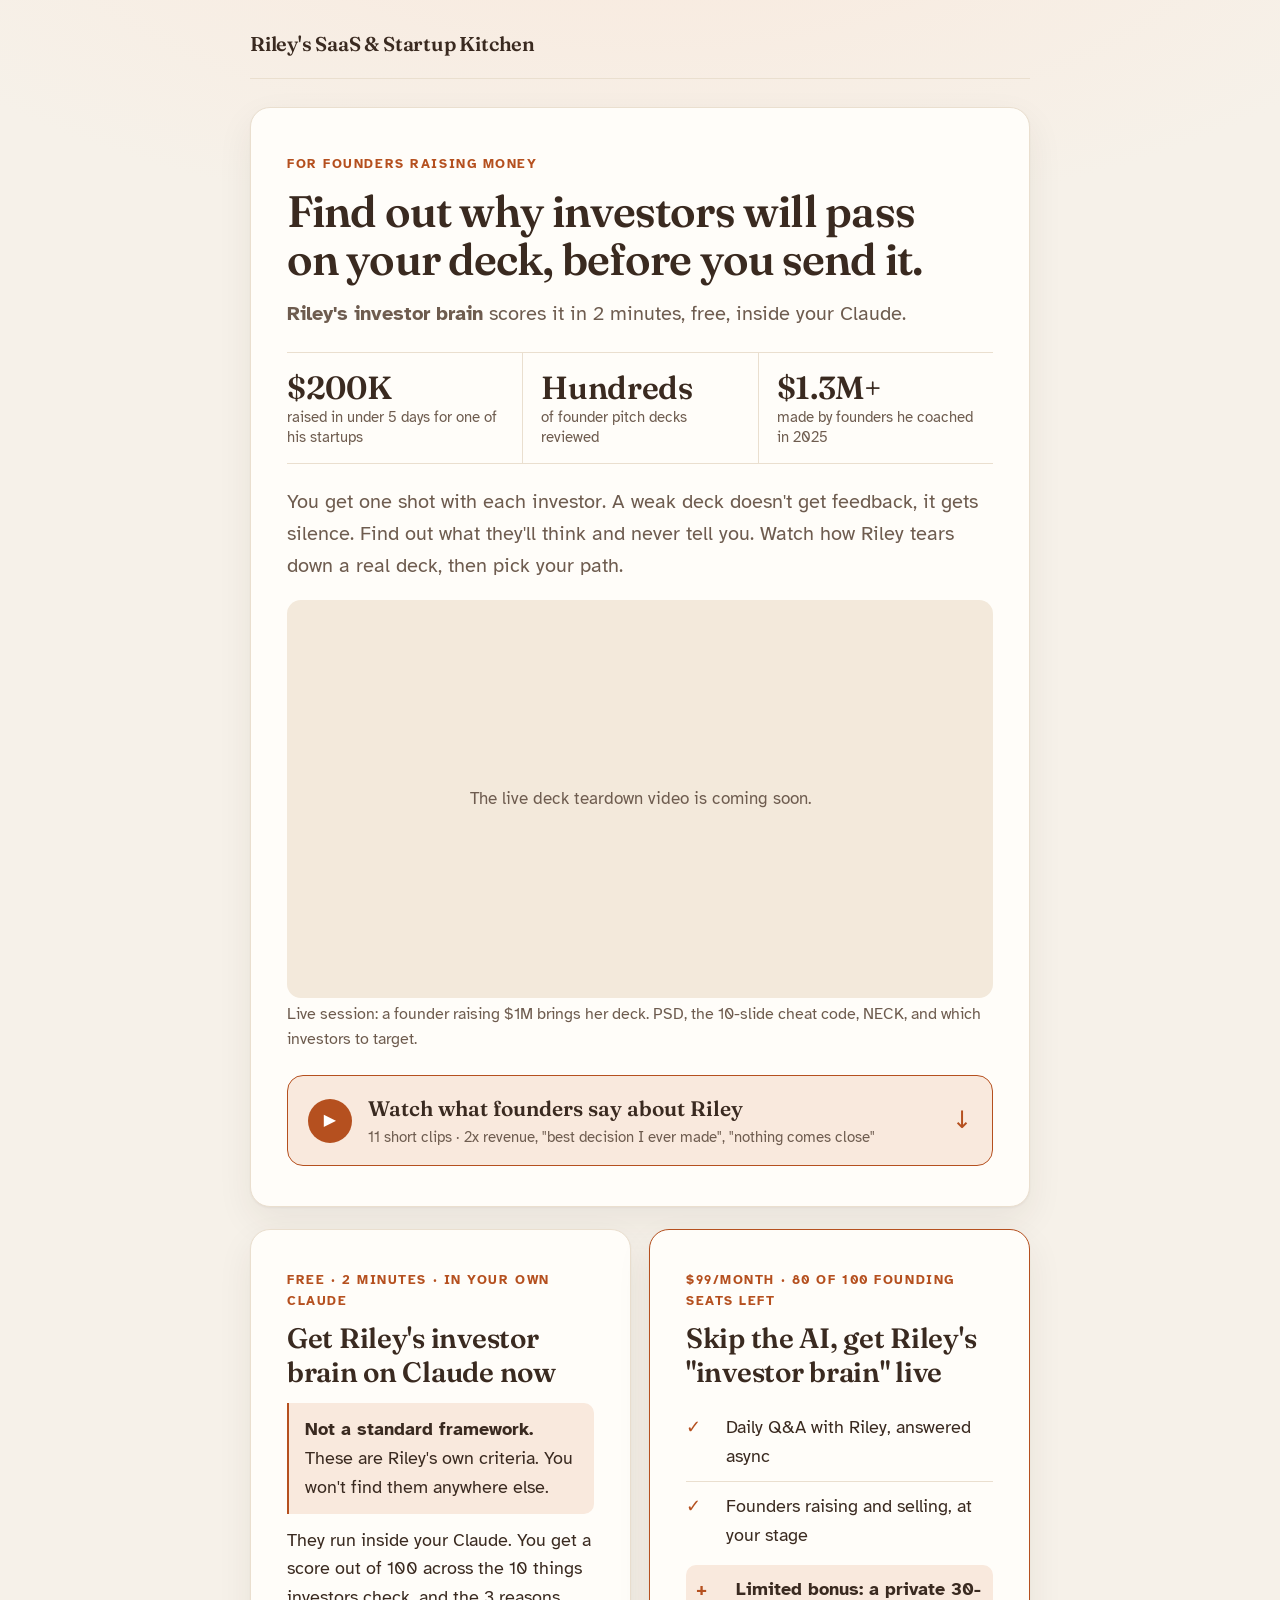
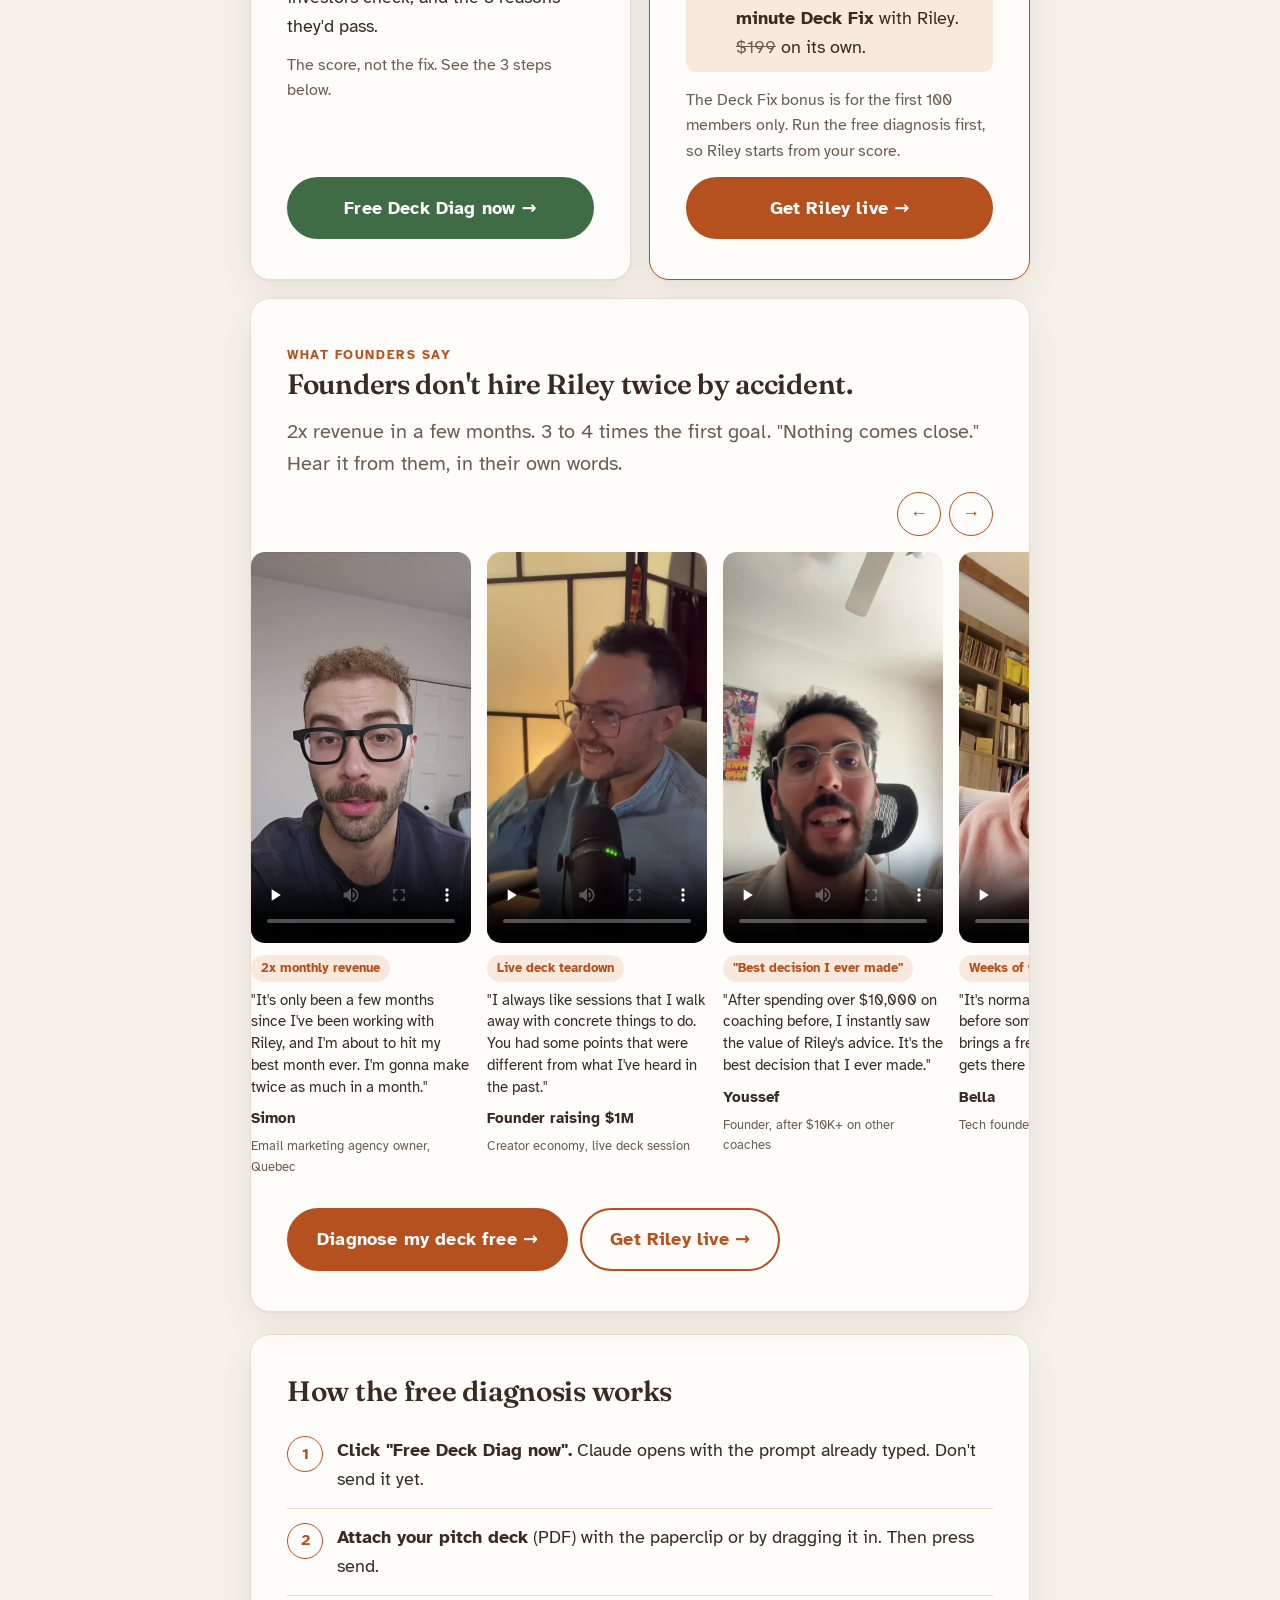
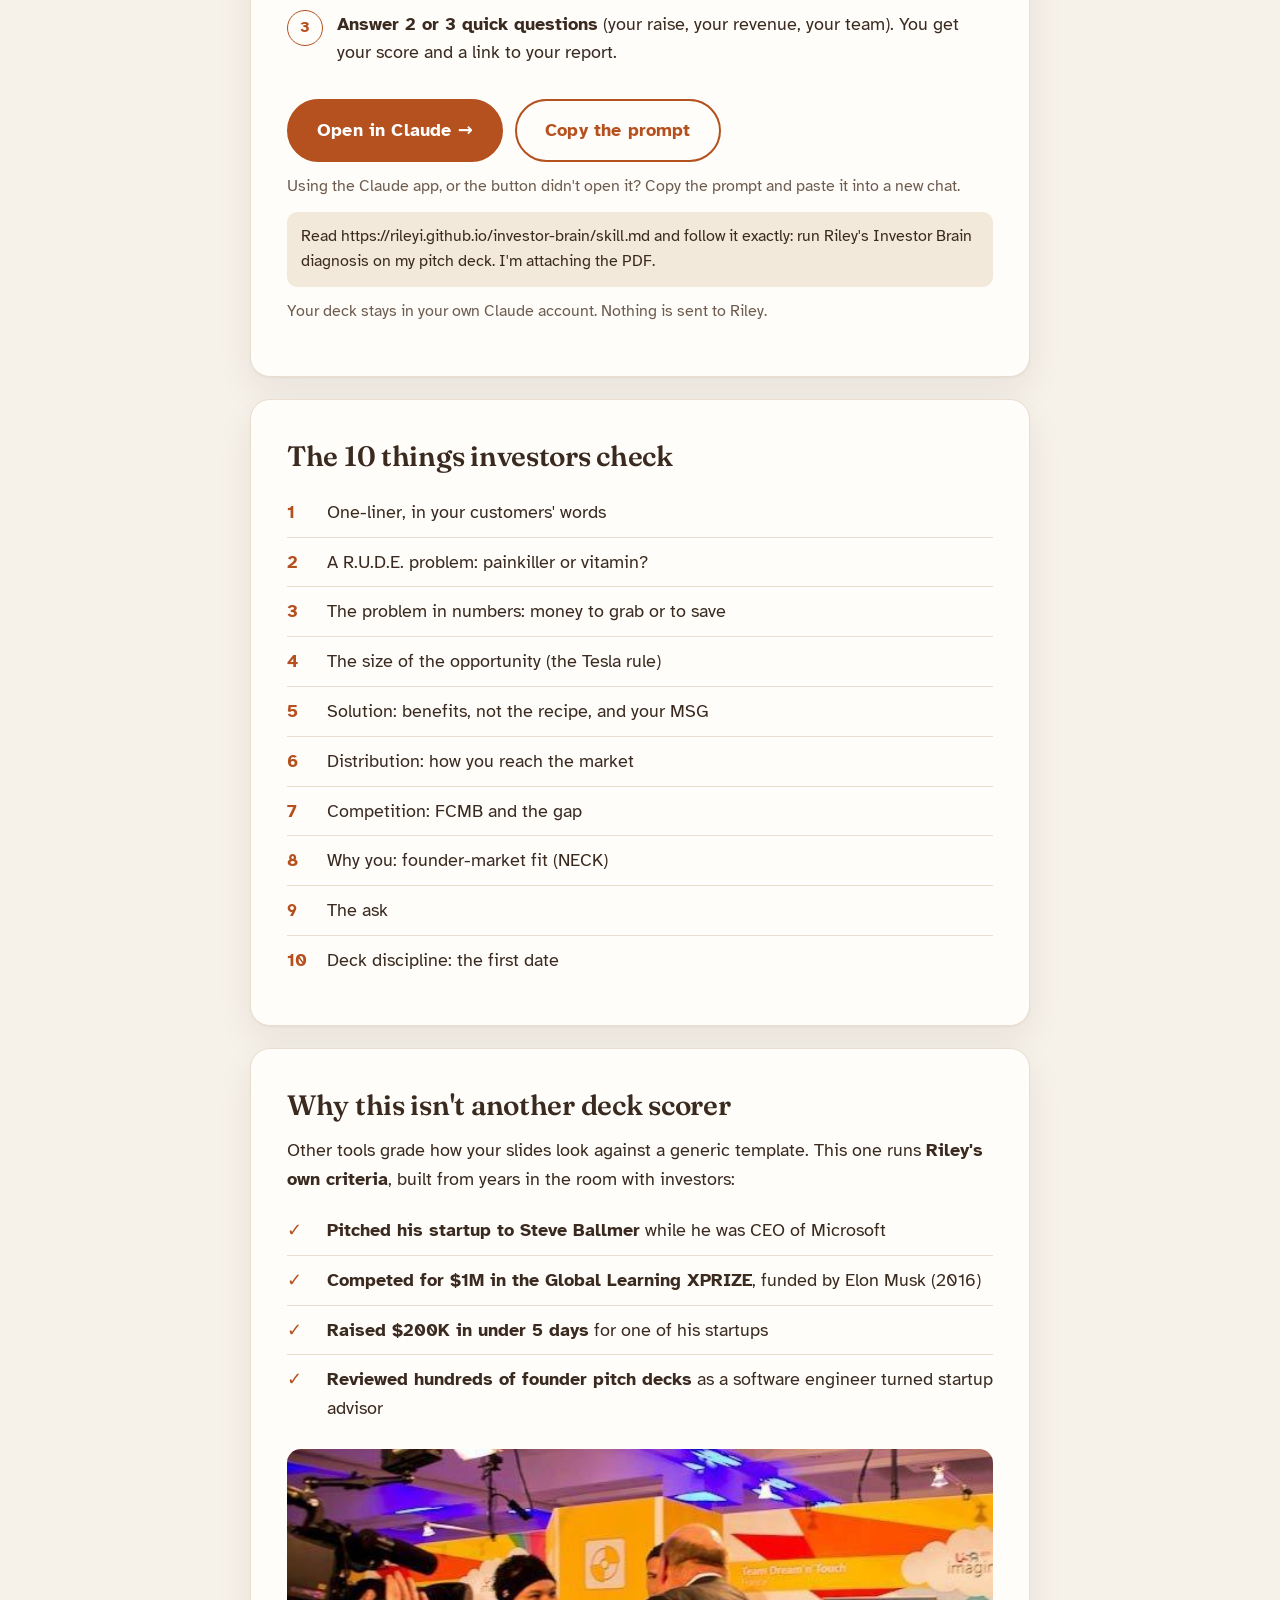
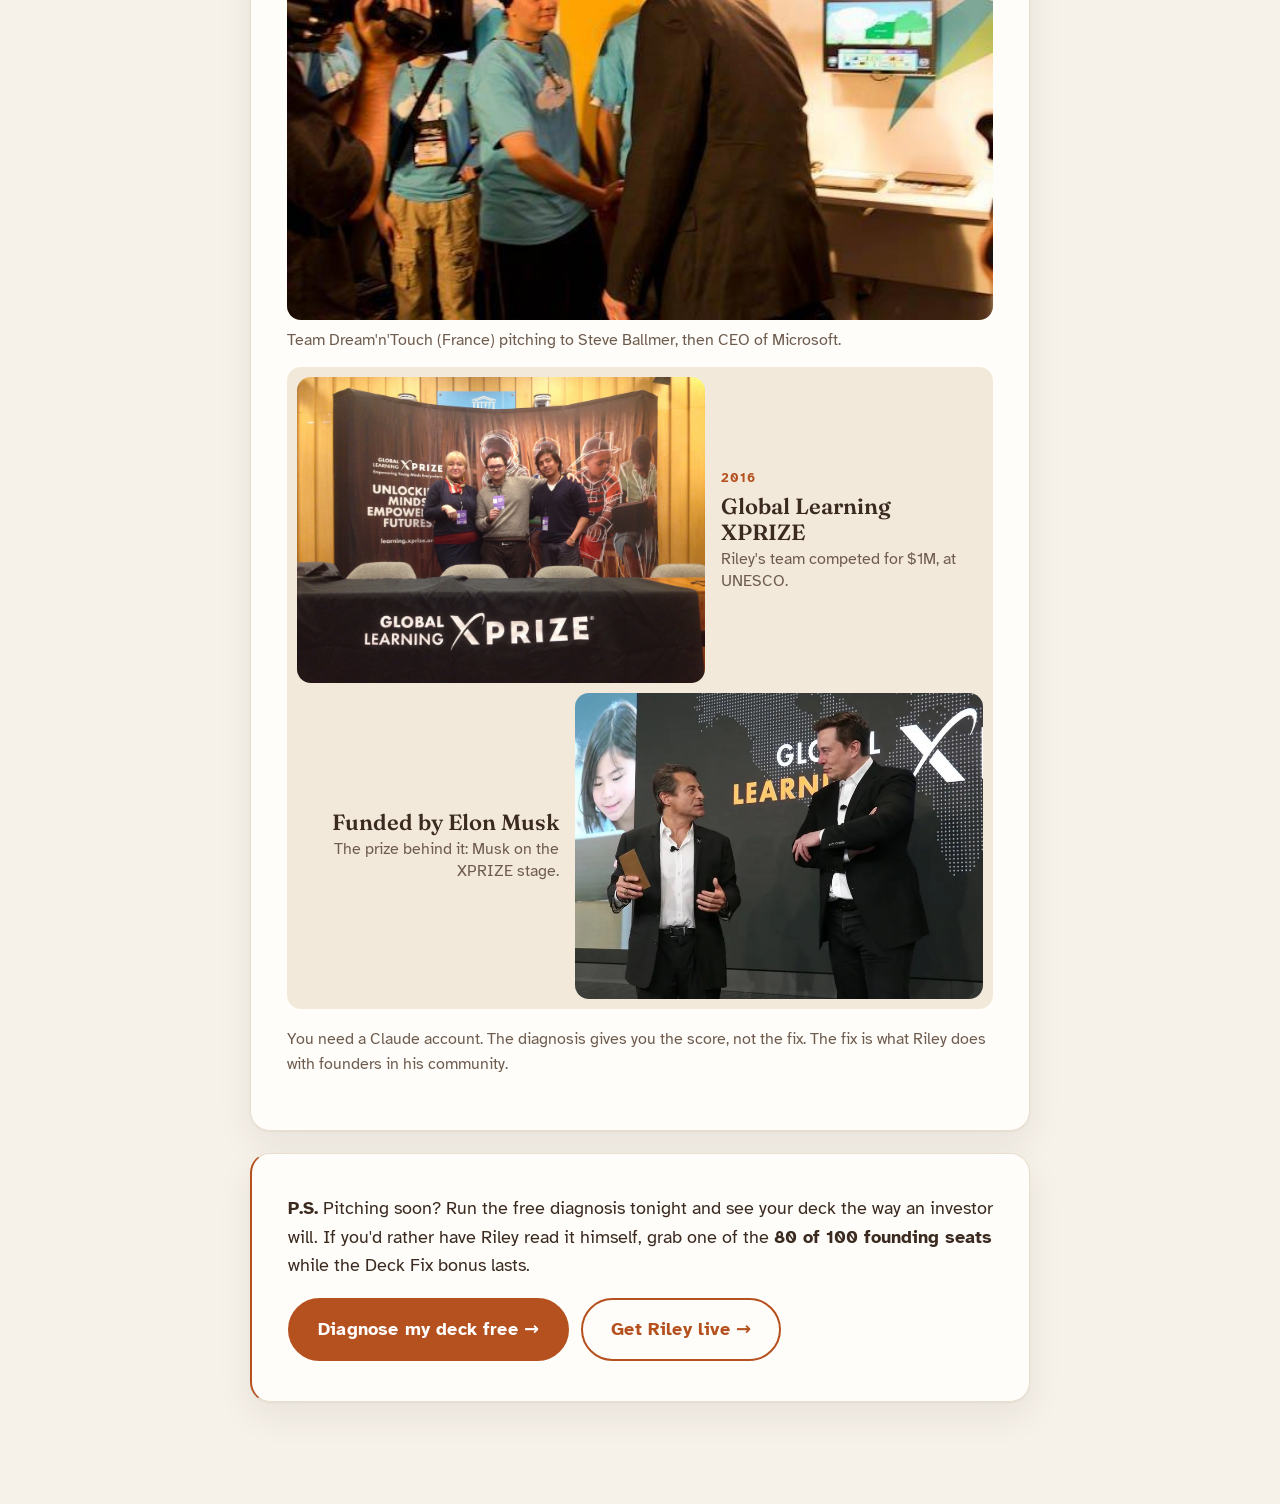
==== commit e693f0b2: "Add 10 testimonial clips with captions to the carousel Co-Authored-By: Claude Opus 5.5 <noreply@anth" ====
--- a/index.html
+++ b/index.html
@@ -62,21 +62,21 @@
     <div class="reel-nav"><button type="button" class="prev" aria-label="Previous clips">←</button><button type="button" class="next" aria-label="Next clips">→</button></div>
     <ul class="reel">
       <li class="clip">
-        <div class="ph"><span>▶</span>Clip coming<br>5 to 15 s</div>
+        <video src="clips/simon-2x.mp4" poster="clips/simon-2x.jpg" controls playsinline preload="none"><track kind="captions" src="clips/simon-2x.vtt" srclang="en" label="English" default></video>
         <span class="result">2x monthly revenue</span>
-        <p>"I'm going to make twice as much in a month as I was doing when I met Riley a few months ago."</p>
+        <p>"It's only been a few months since I've been working with Riley, and I'm about to hit my best month ever. I'm gonna make twice as much in a month."</p>
         <b>Simon</b><small>Email marketing agency owner, Quebec</small>
       </li>
       <li class="clip">
-        <div class="ph"><span>▶</span>Clip coming<br>5 to 15 s</div>
+        <video src="clips/hylee.mp4" poster="clips/hylee.jpg" controls playsinline preload="none"><track kind="captions" src="clips/hylee.vtt" srclang="en" label="English" default></video>
         <span class="result">Live deck teardown</span>
-        <p>"I walk away with concrete things to do. You had points that were different from what I've heard in the past."</p>
+        <p>"I always like sessions that I walk away with concrete things to do. You had some points that were different from what I've heard in the past."</p>
         <b>Founder raising $1M</b><small>Creator economy, live deck session</small>
       </li>
       <li class="clip">
-        <div class="ph"><span>▶</span>Clip coming<br>5 to 15 s</div>
+        <video src="clips/youssef.mp4" poster="clips/youssef.jpg" controls playsinline preload="none"><track kind="captions" src="clips/youssef.vtt" srclang="en" label="English" default></video>
         <span class="result">"Best decision I ever made"</span>
-        <p>"After spending over $10,000 on coaching before, I instantly saw the value. Best decision I ever made."</p>
+        <p>"After spending over $10,000 on coaching before, I instantly saw the value of Riley's advice. It's the best decision that I ever made."</p>
         <b>Youssef</b><small>Founder, after $10K+ on other coaches</small>
       </li>
       <li class="clip">
@@ -86,45 +86,45 @@
         <b>Bella</b><small>Tech founder and product leader</small>
       </li>
       <li class="clip">
-        <div class="ph"><span>▶</span>Clip coming<br>5 to 15 s</div>
+        <video src="clips/deckcall.mp4" poster="clips/deckcall.jpg" controls playsinline preload="none"><track kind="captions" src="clips/deckcall.vtt" srclang="en" label="English" default></video>
         <span class="result">Live deck call</span>
-        <p>"It's perfect. All the strategies and advice I can use to get started."</p>
+        <p>"All the directions you provide, all the strategies and advice I can use to get started: it's pretty helpful."</p>
         <b>Founder, pitch deck call</b><small>Pre-seed startup, live session</small>
       </li>
       <li class="clip">
-        <div class="ph"><span>▶</span>Clip coming<br>5 to 15 s</div>
+        <video src="clips/oliver.mp4" poster="clips/oliver.jpg" controls playsinline preload="none"><track kind="captions" src="clips/oliver.vtt" srclang="en" label="English" default></video>
         <span class="result">3 to 4x his first goal</span>
-        <p>"On the first month we set some goals. And we did something like three or four times that goal."</p>
+        <p>"On the first month, we set some goals. And we did something like three or four times that goal."</p>
         <b>Oliver</b><small>Exited founder, Agence Ricochet</small>
       </li>
       <li class="clip">
-        <div class="ph"><span>▶</span>Clip coming<br>5 to 15 s</div>
+        <video src="clips/simon-close.mp4" poster="clips/simon-close.jpg" controls playsinline preload="none"><track kind="captions" src="clips/simon-close.vtt" srclang="en" label="English" default></video>
         <span class="result">"Nothing comes close"</span>
-        <p>"I've invested in six, seven, eight different coaching programs. Nothing comes close to what Riley has to offer."</p>
+        <p>"I've probably invested in six, seven, eight different coaching programs. Nothing comes close to what Riley has to offer."</p>
         <b>Simon</b><small>Agency owner, 6 to 8 programs before</small>
       </li>
       <li class="clip">
-        <div class="ph"><span>▶</span>Clip coming<br>5 to 15 s</div>
+        <video src="clips/tim.mp4" poster="clips/tim.jpg" controls playsinline preload="none"><track kind="captions" src="clips/tim.vtt" srclang="en" label="English" default></video>
         <span class="result">Problem clarified, product shipped</span>
         <p>"Riley was amazing at really trying to clarify the problem that I was trying to solve."</p>
         <b>Tim Beattie</b><small>Co-founder and CEO, Stellafai</small>
       </li>
       <li class="clip">
-        <div class="ph"><span>▶</span>Clip coming<br>5 to 15 s</div>
+        <video src="clips/noel.mp4" poster="clips/noel.jpg" controls playsinline preload="none"><track kind="captions" src="clips/noel.vtt" srclang="en" label="English" default></video>
         <span class="result">"I wouldn't be here without him"</span>
         <p>"Riley has been a huge hand in that. I wouldn't be able to be here if it wasn't for him."</p>
         <b>Noel</b><small>Founder, service business</small>
       </li>
       <li class="clip">
-        <div class="ph"><span>▶</span>Clip coming<br>5 to 15 s</div>
+        <video src="clips/samuel.mp4" poster="clips/samuel.jpg" controls playsinline preload="none"><track kind="captions" src="clips/samuel.vtt" srclang="en" label="English" default></video>
         <span class="result">"A beast, a legend"</span>
-        <p>"If you doubt, don't. This guy is a beast, a legend. Go for it."</p>
+        <p>"If you doubt, don't. This guy, he's a beast, a legend. Go for it."</p>
         <b>Samuel</b><small>Founder</small>
       </li>
       <li class="clip">
-        <div class="ph"><span>▶</span>Clip coming<br>5 to 15 s</div>
+        <video src="clips/orel.mp4" poster="clips/orel.jpg" controls playsinline preload="none"><track kind="captions" src="clips/orel.vtt" srclang="en" label="English" default></video>
         <span class="result">"You will not regret it"</span>
-        <p>"If you're on the fence about taking Riley as your coach, you can stop thinking. Take it."</p>
+        <p>"You can stop thinking. You will not regret it."</p>
         <b>Orel</b><small>Founder</small>
       </li>
     </ul>
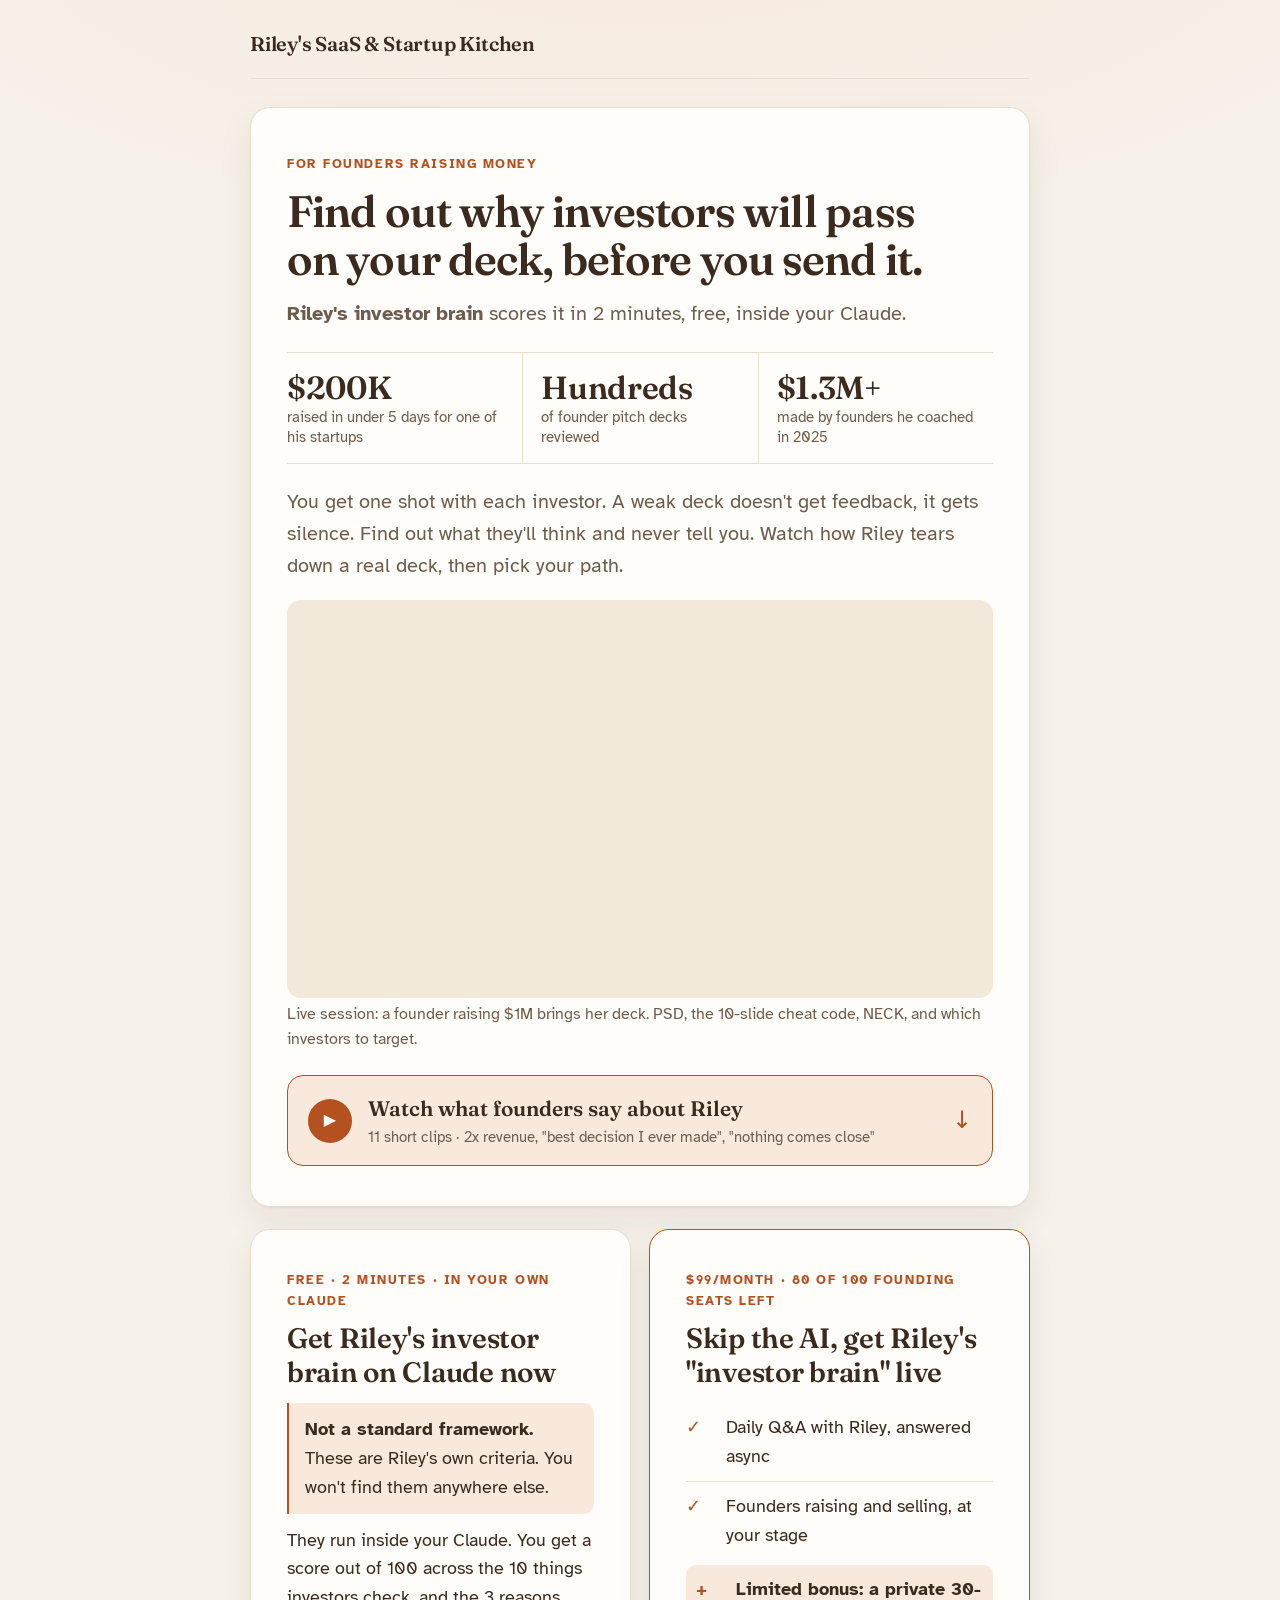
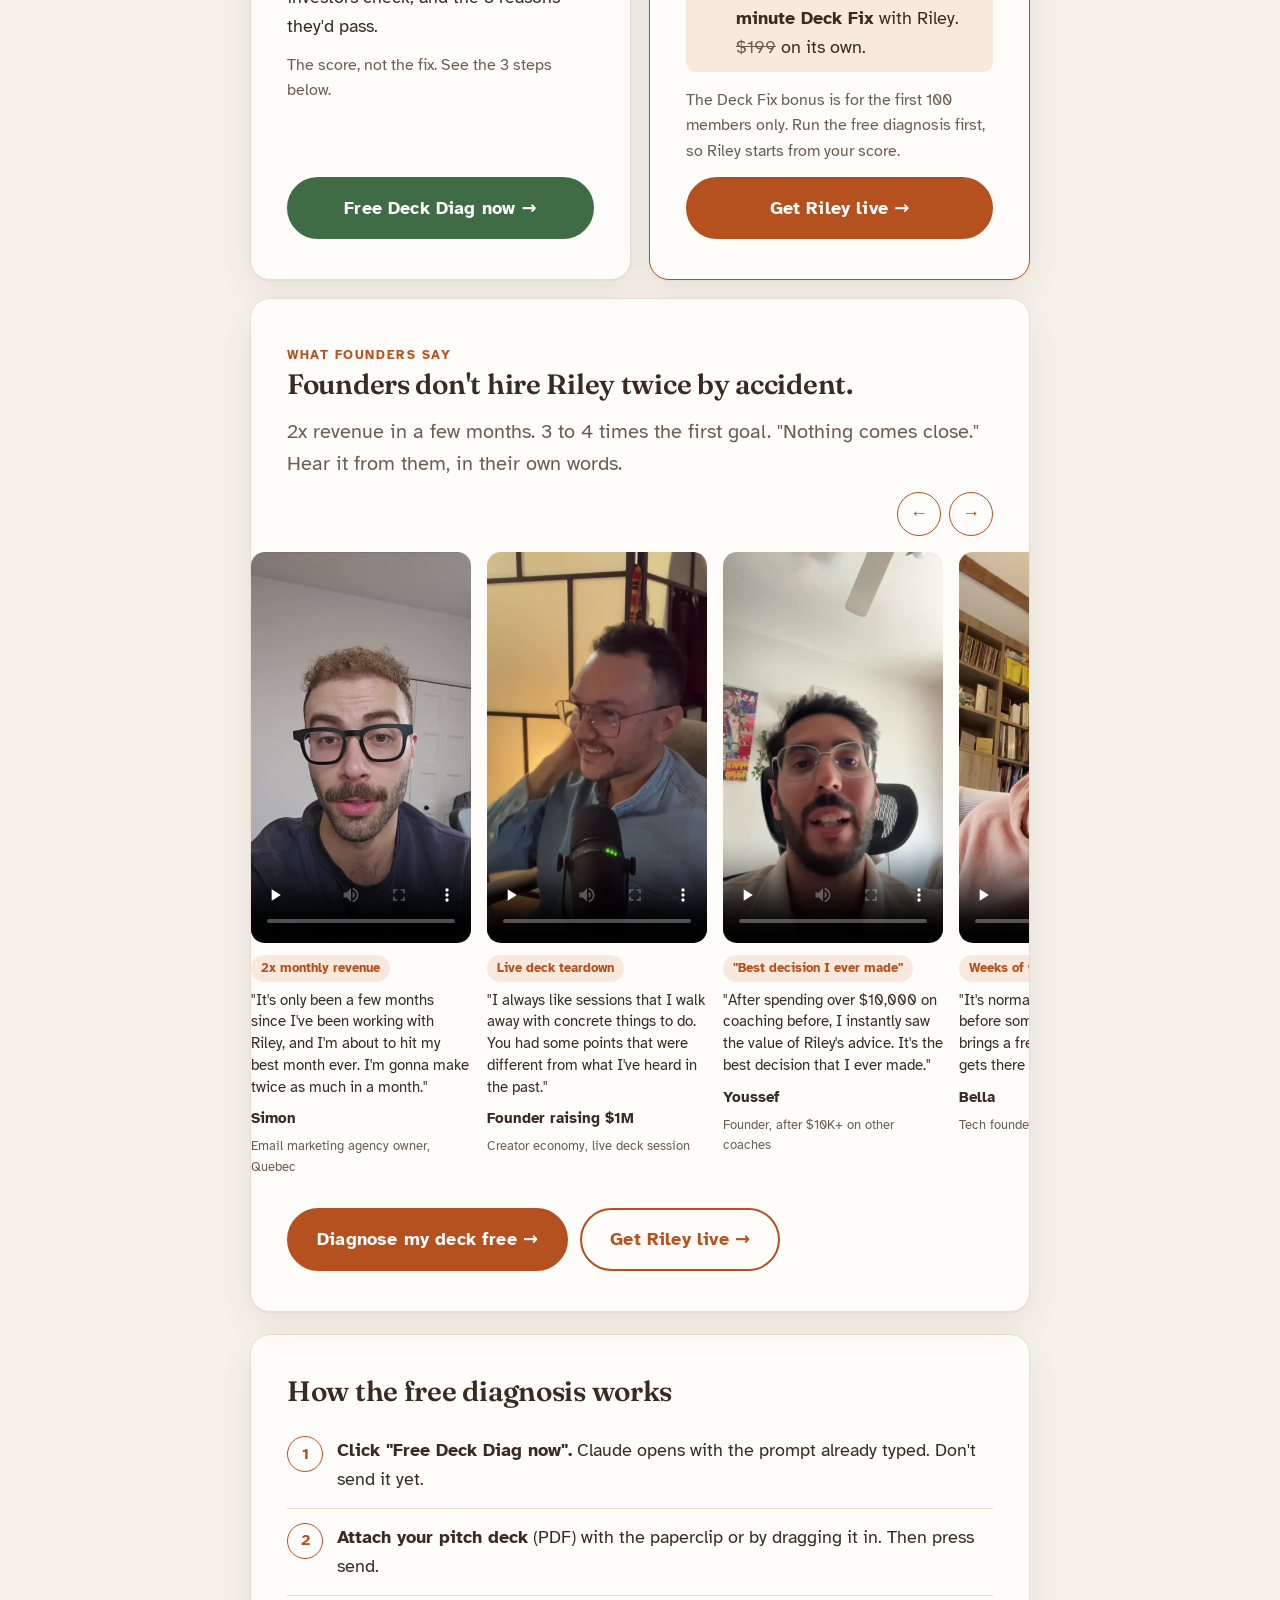
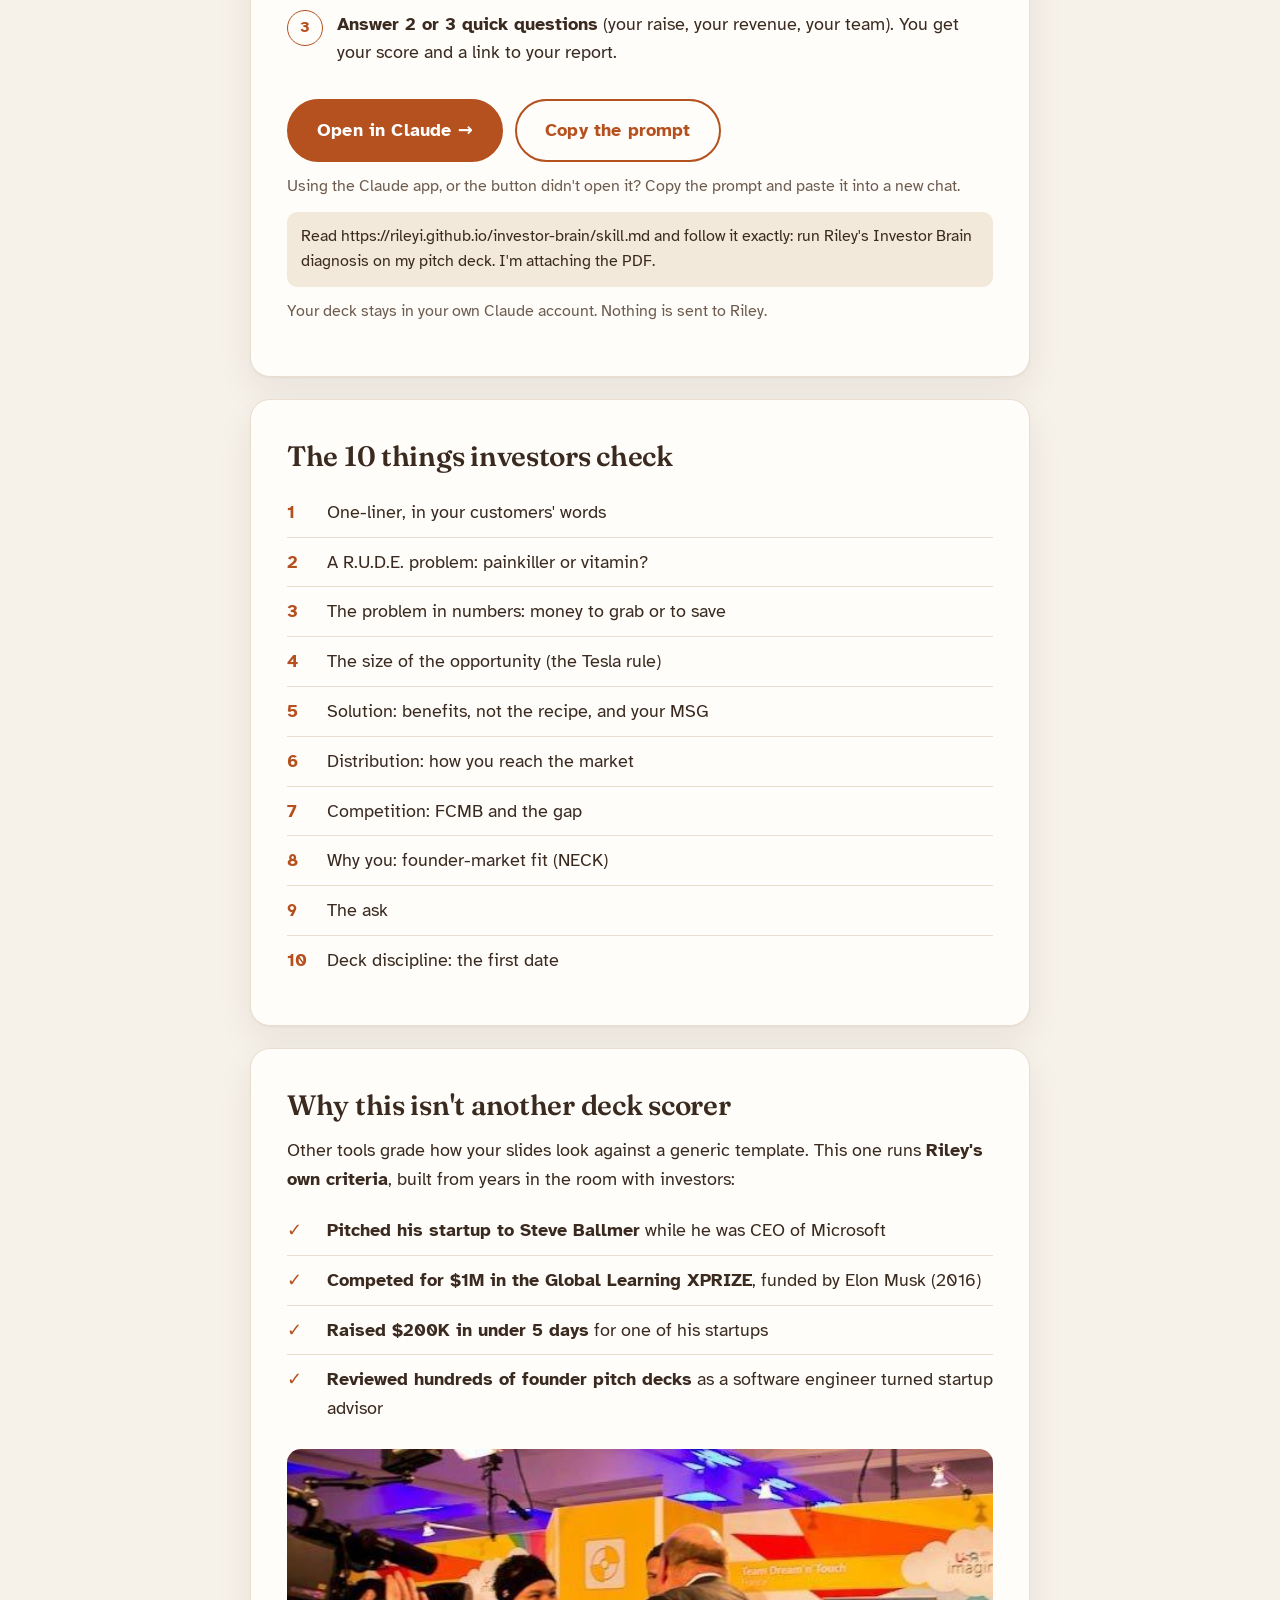
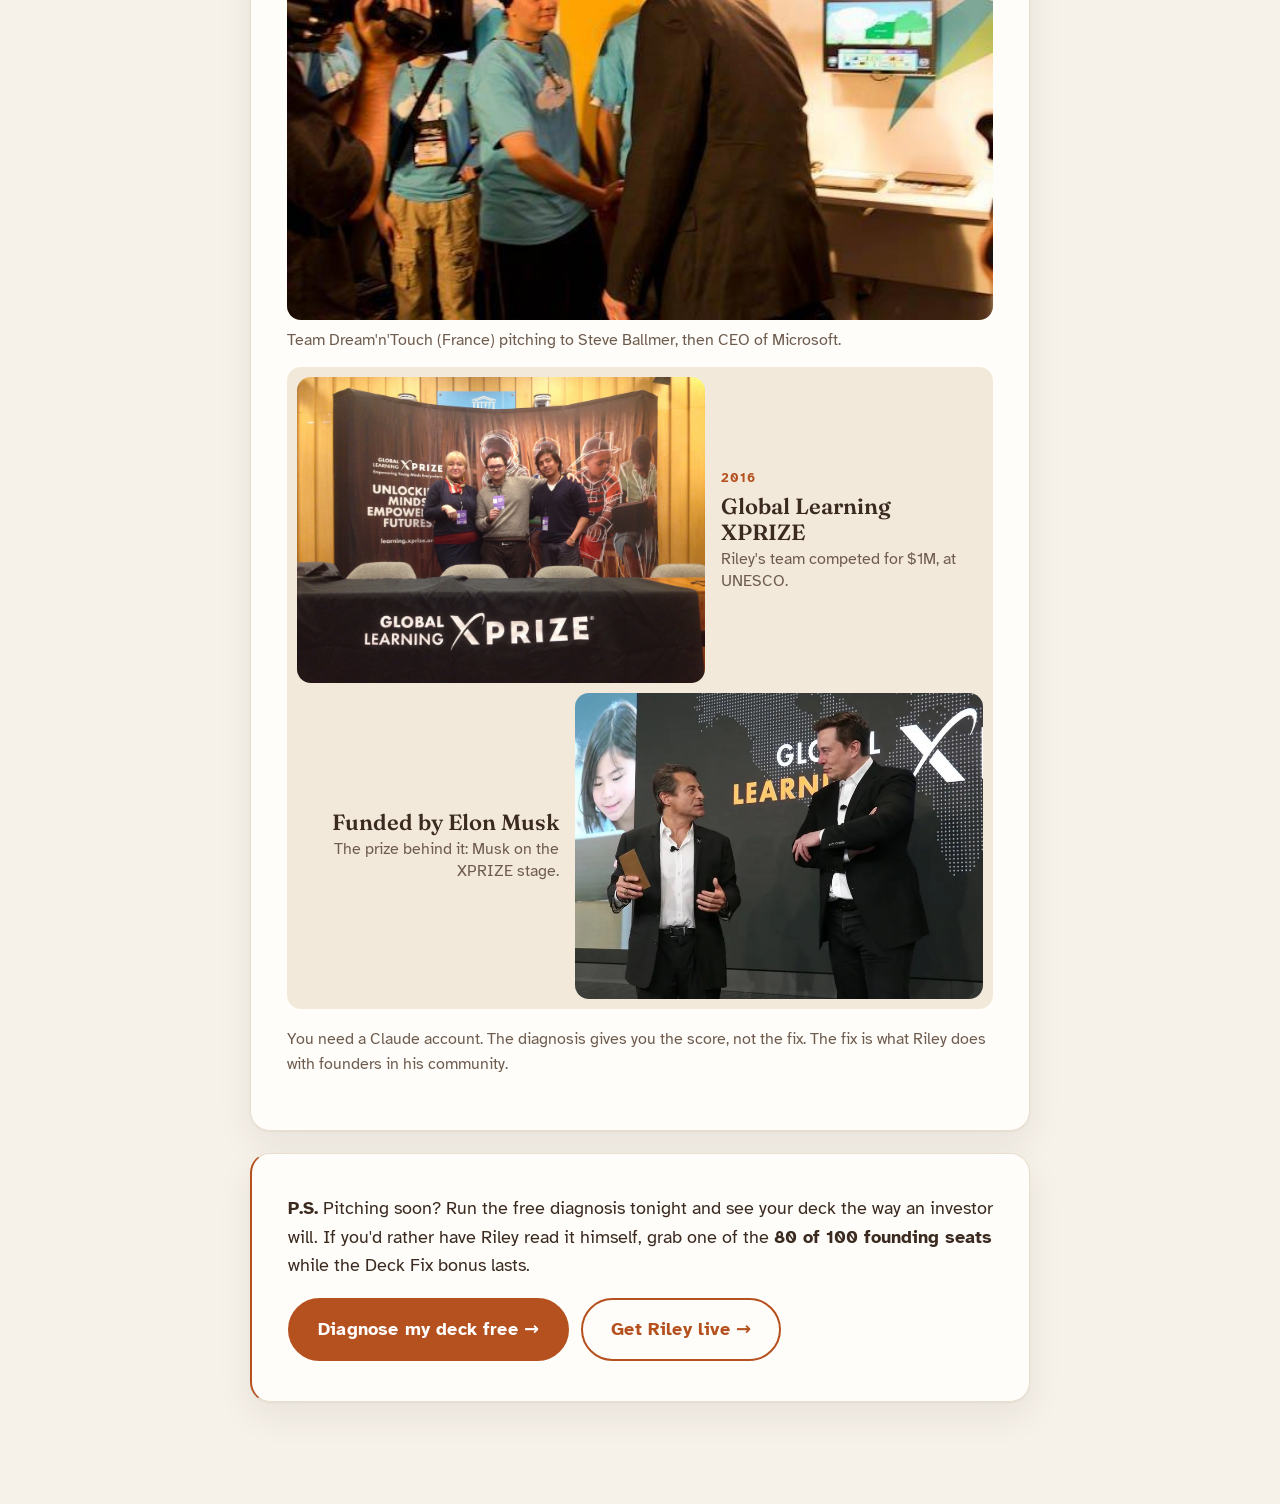
==== commit 3d435f00: "Embed the Hylee teardown video on both pages Co-Authored-By: Claude Opus 5.5 <noreply@anthropic.com>" ====
--- a/index.html
+++ b/index.html
@@ -196,7 +196,7 @@
     </div>
   </section>
 </main>
-<script src="config.js?v=5"></script>
+<script src="config.js?v=6"></script>
 <script>
   ["open", "open2", "open3", "open4"].forEach(function (id) { document.getElementById(id).href = DD.claudeLink(); });
   ["skool", "skool2", "skool3"].forEach(function (id) { document.getElementById(id).href = DD.skool; });
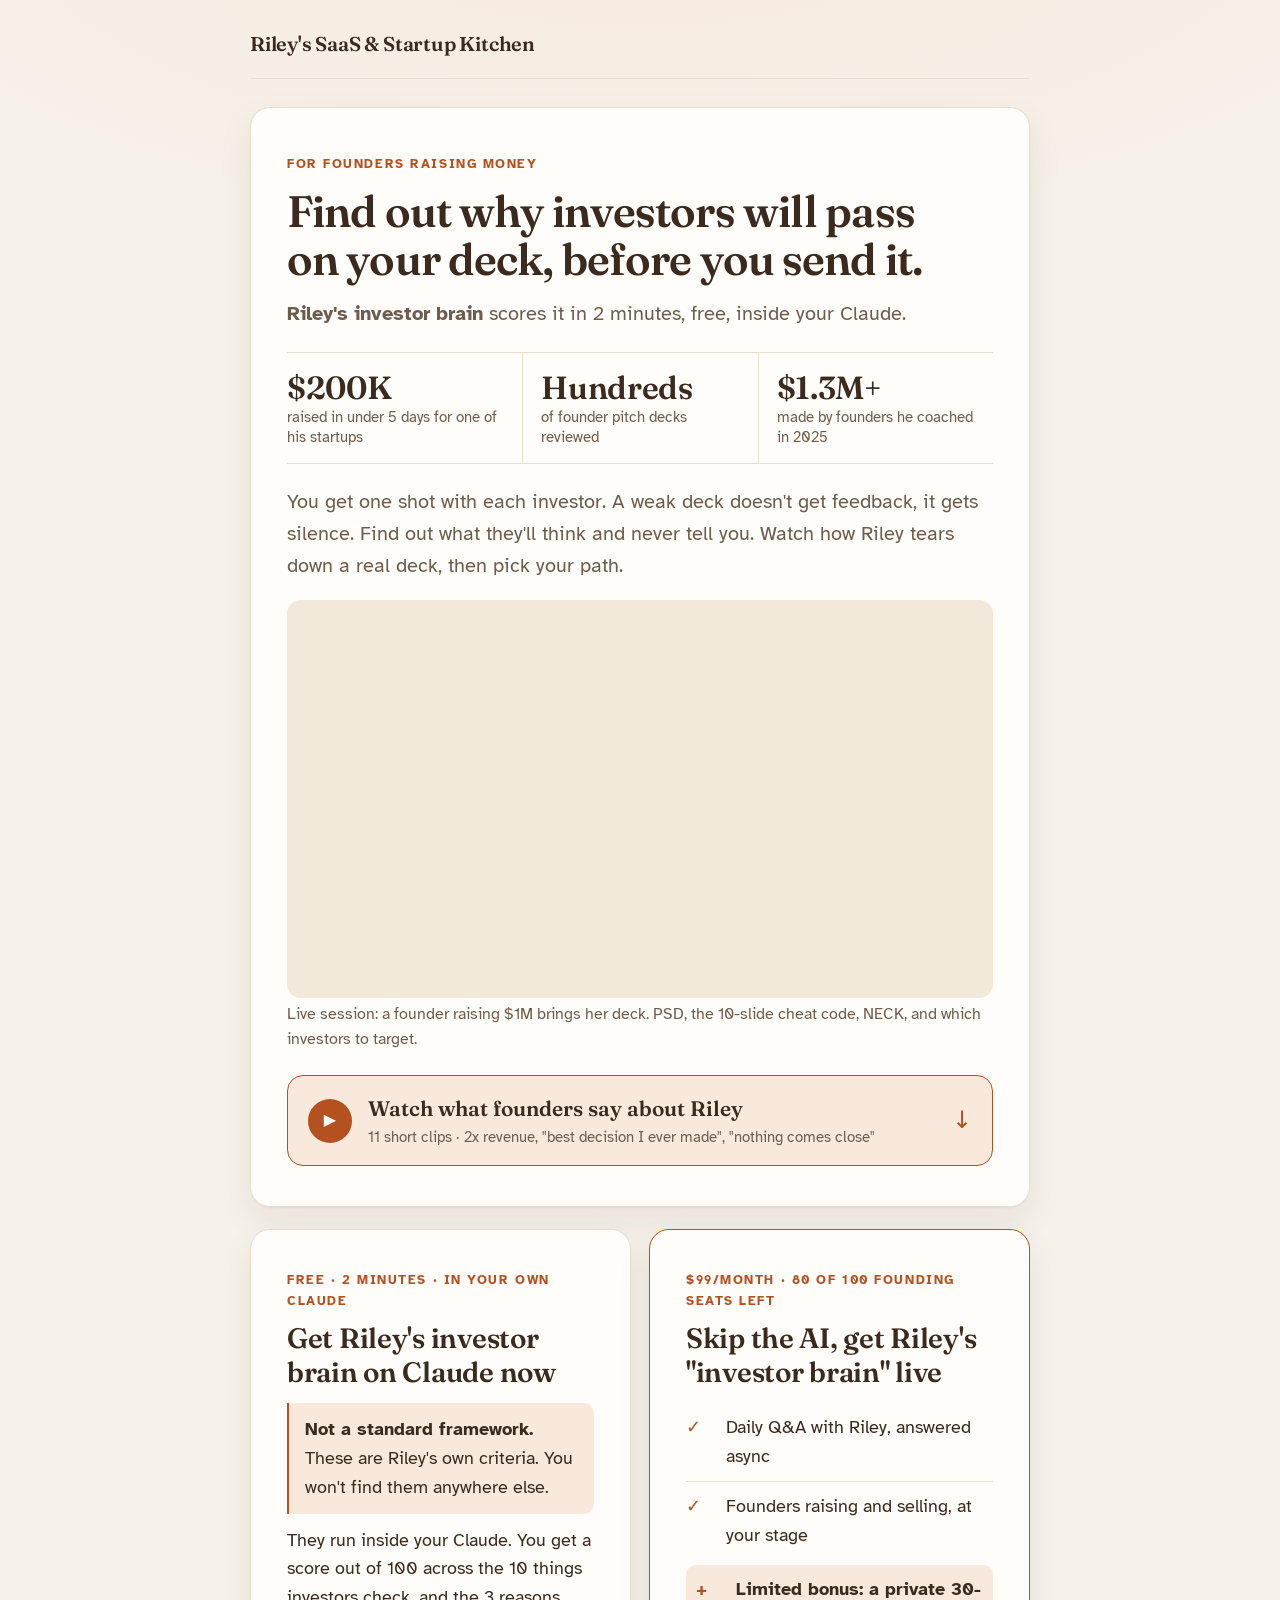
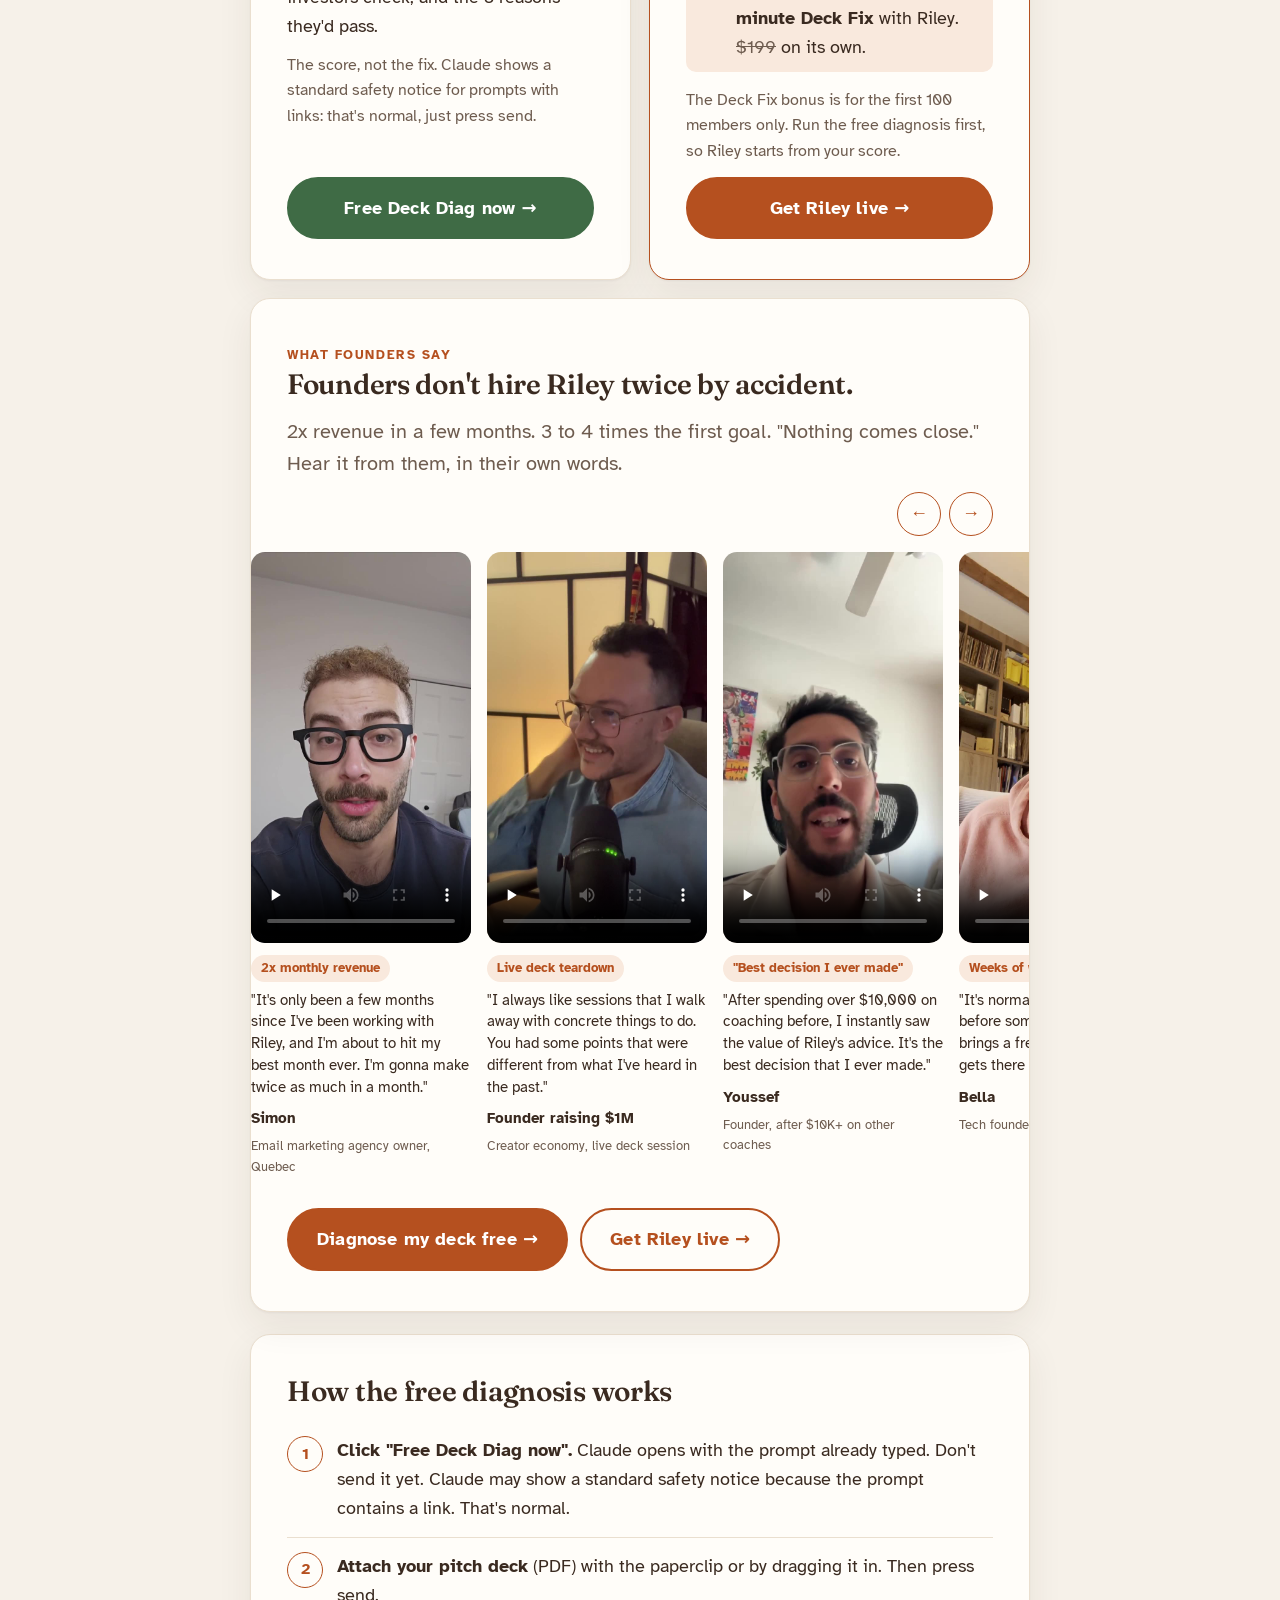
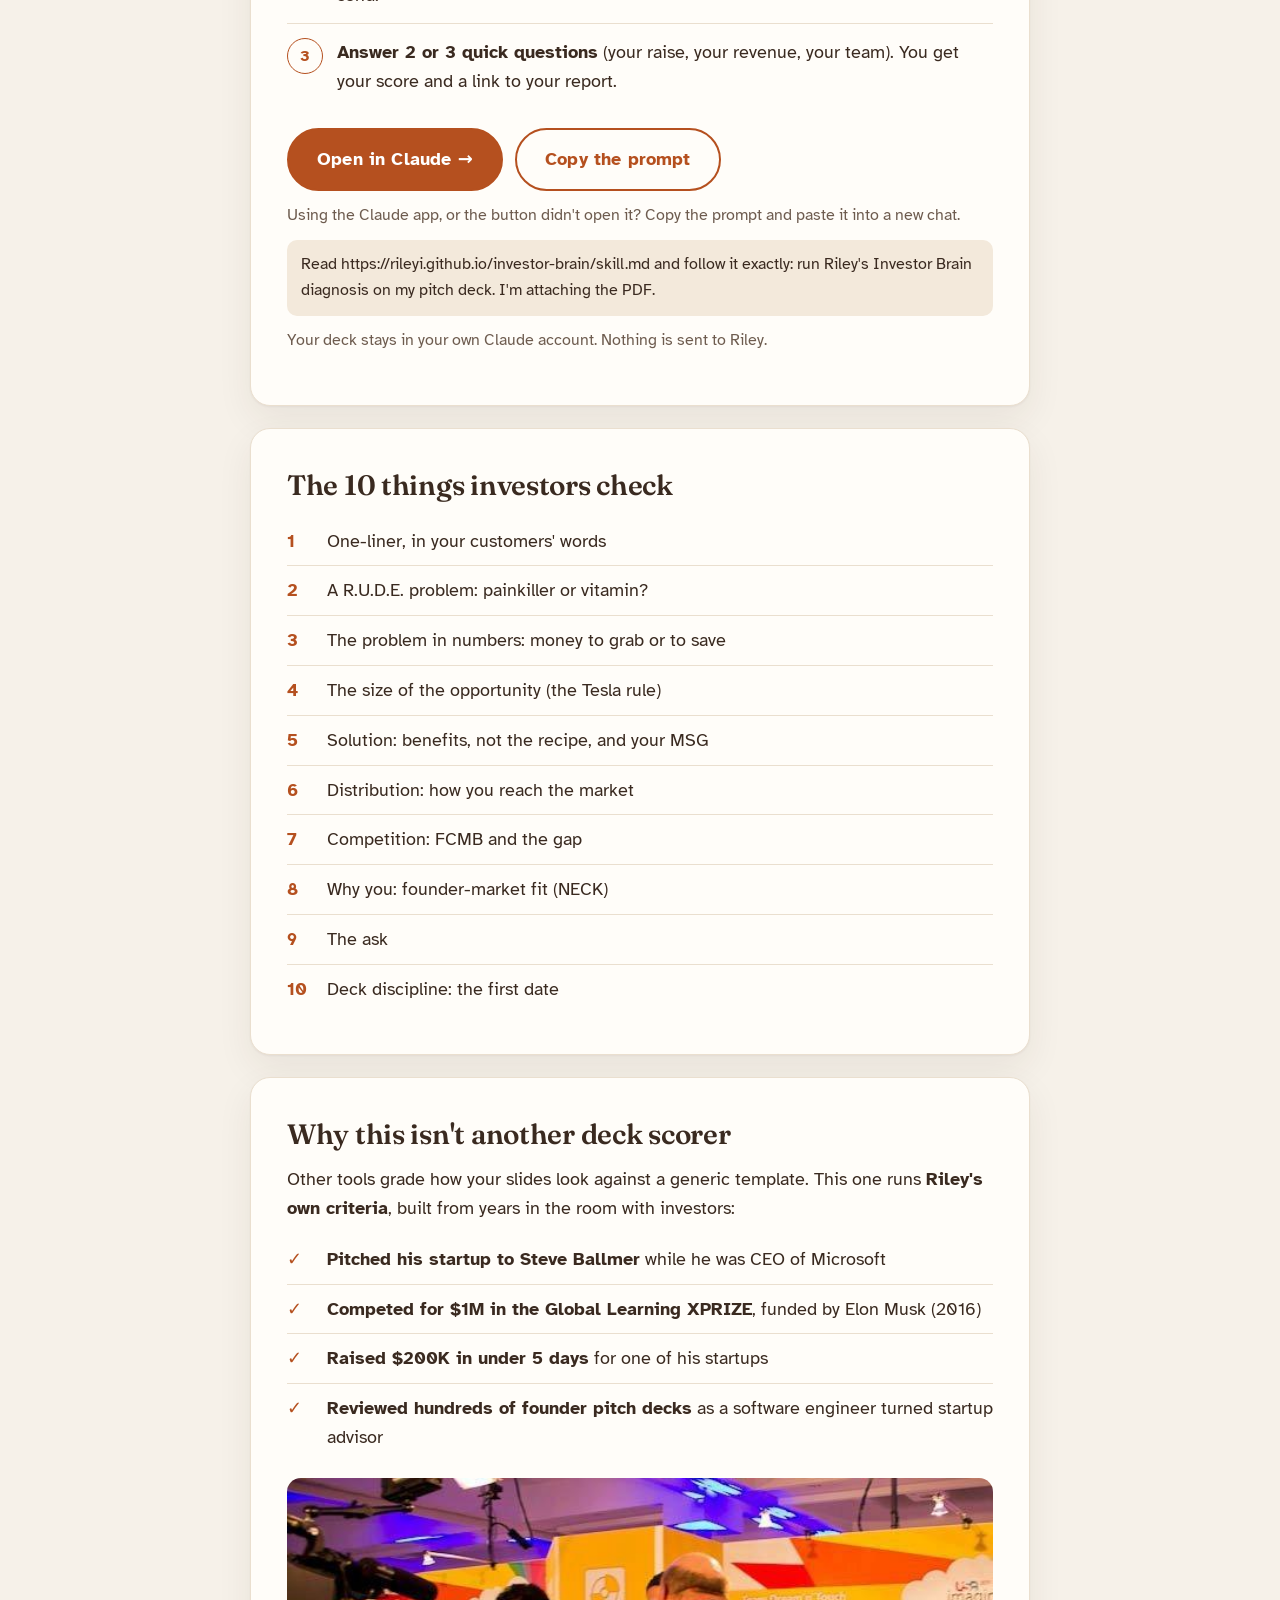
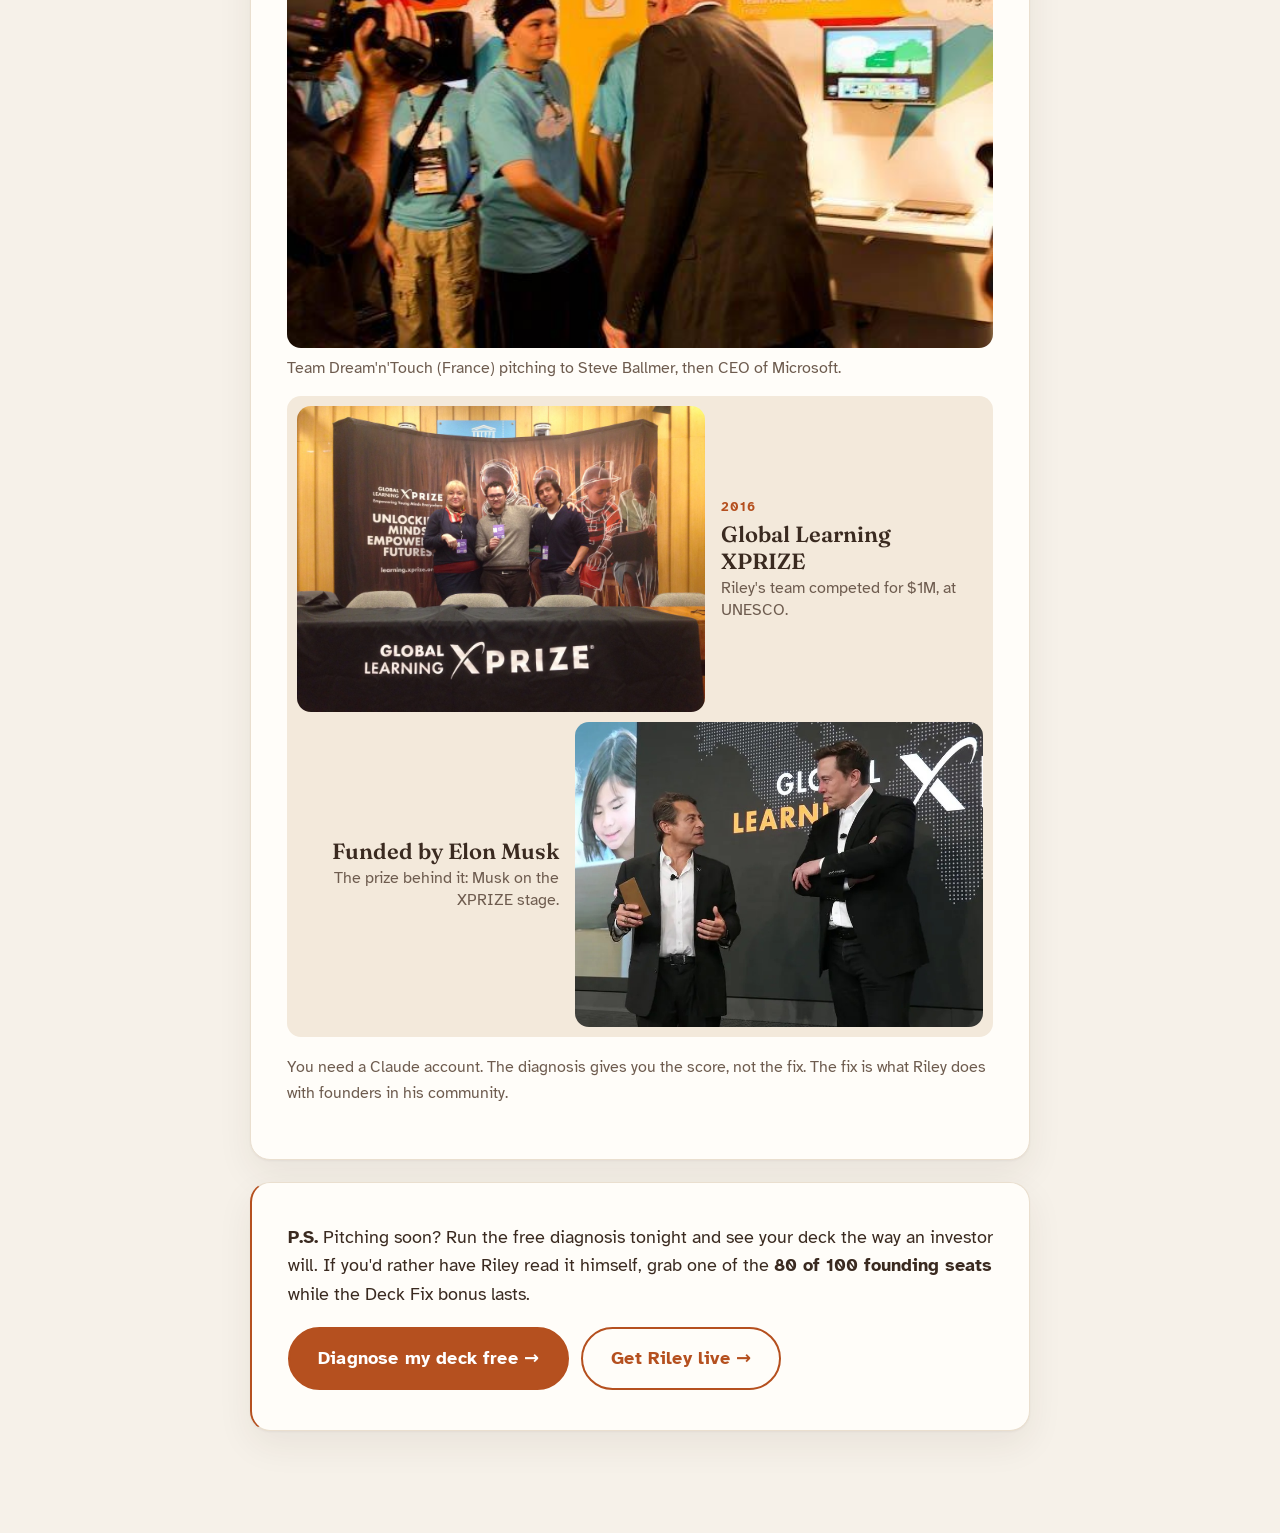
==== commit ee70e2b8: "Add link preview card and a note about Claude's safety notice Co-Authored-By: Claude Opus 5.5 <norep" ====
--- a/index.html
+++ b/index.html
@@ -6,6 +6,17 @@
 <meta name="color-scheme" content="light">
 <title>Investor Brain Diagnosis</title>
 <meta name="description" content="Get an investor's brain on your pitch deck. Free, in 2 minutes, inside your own Claude.">
+<meta property="og:type" content="website">
+<meta property="og:title" content="Find out why investors will pass on your deck">
+<meta property="og:description" content="Riley's investor brain scores your pitch deck on the 10 things investors check. Free, 2 minutes, inside your own Claude.">
+<meta property="og:url" content="https://rileyi.github.io/investor-brain/">
+<meta property="og:image" content="https://rileyi.github.io/investor-brain/og.jpg">
+<meta property="og:image:width" content="1200">
+<meta property="og:image:height" content="630">
+<meta name="twitter:card" content="summary_large_image">
+<meta name="twitter:title" content="Find out why investors will pass on your deck">
+<meta name="twitter:description" content="Riley's investor brain scores your pitch deck on the 10 things investors check. Free, 2 minutes, inside your own Claude.">
+<meta name="twitter:image" content="https://rileyi.github.io/investor-brain/og.jpg">
 <link rel="preconnect" href="https://fonts.googleapis.com">
 <link rel="stylesheet" href="https://fonts.googleapis.com/css2?family=Atkinson+Hyperlegible:wght@400;700&family=Fraunces:opsz,wght@9..144,500;9..144,600&display=swap">
 <link rel="stylesheet" href="style.css?v=2">
@@ -38,7 +49,7 @@
       <h2>Get Riley's investor brain on Claude now</h2>
       <p class="callout"><b>Not a standard framework.</b> These are Riley's own criteria. You won't find them anywhere else.</p>
       <p>They run inside your Claude. You get a score out of 100 across the 10 things investors check, and the 3 reasons they'd pass.</p>
-      <p class="small">The score, not the fix. See the 3 steps below.</p>
+      <p class="small">The score, not the fix. Claude shows a standard safety notice for prompts with links: that's normal, just press send.</p>
       <a class="btn free" id="open" href="#" target="_blank" rel="noopener">Free Deck Diag now →</a>
     </section>
     <section class="card path live">
@@ -137,7 +148,7 @@
   <section class="card" id="steps">
     <h2>How the free diagnosis works</h2>
     <ol class="steps">
-      <li><div><b>Click "Free Deck Diag now".</b> Claude opens with the prompt already typed. Don't send it yet.</div></li>
+      <li><div><b>Click "Free Deck Diag now".</b> Claude opens with the prompt already typed. Don't send it yet. <span class="note">Claude may show a standard safety notice because the prompt contains a link. That's normal.</span></div></li>
       <li><div><b>Attach your pitch deck</b> (PDF) with the paperclip or by dragging it in. Then press send.</div></li>
       <li><div><b>Answer 2 or 3 quick questions</b> (your raise, your revenue, your team). You get your score and a link to your report.</div></li>
     </ol>
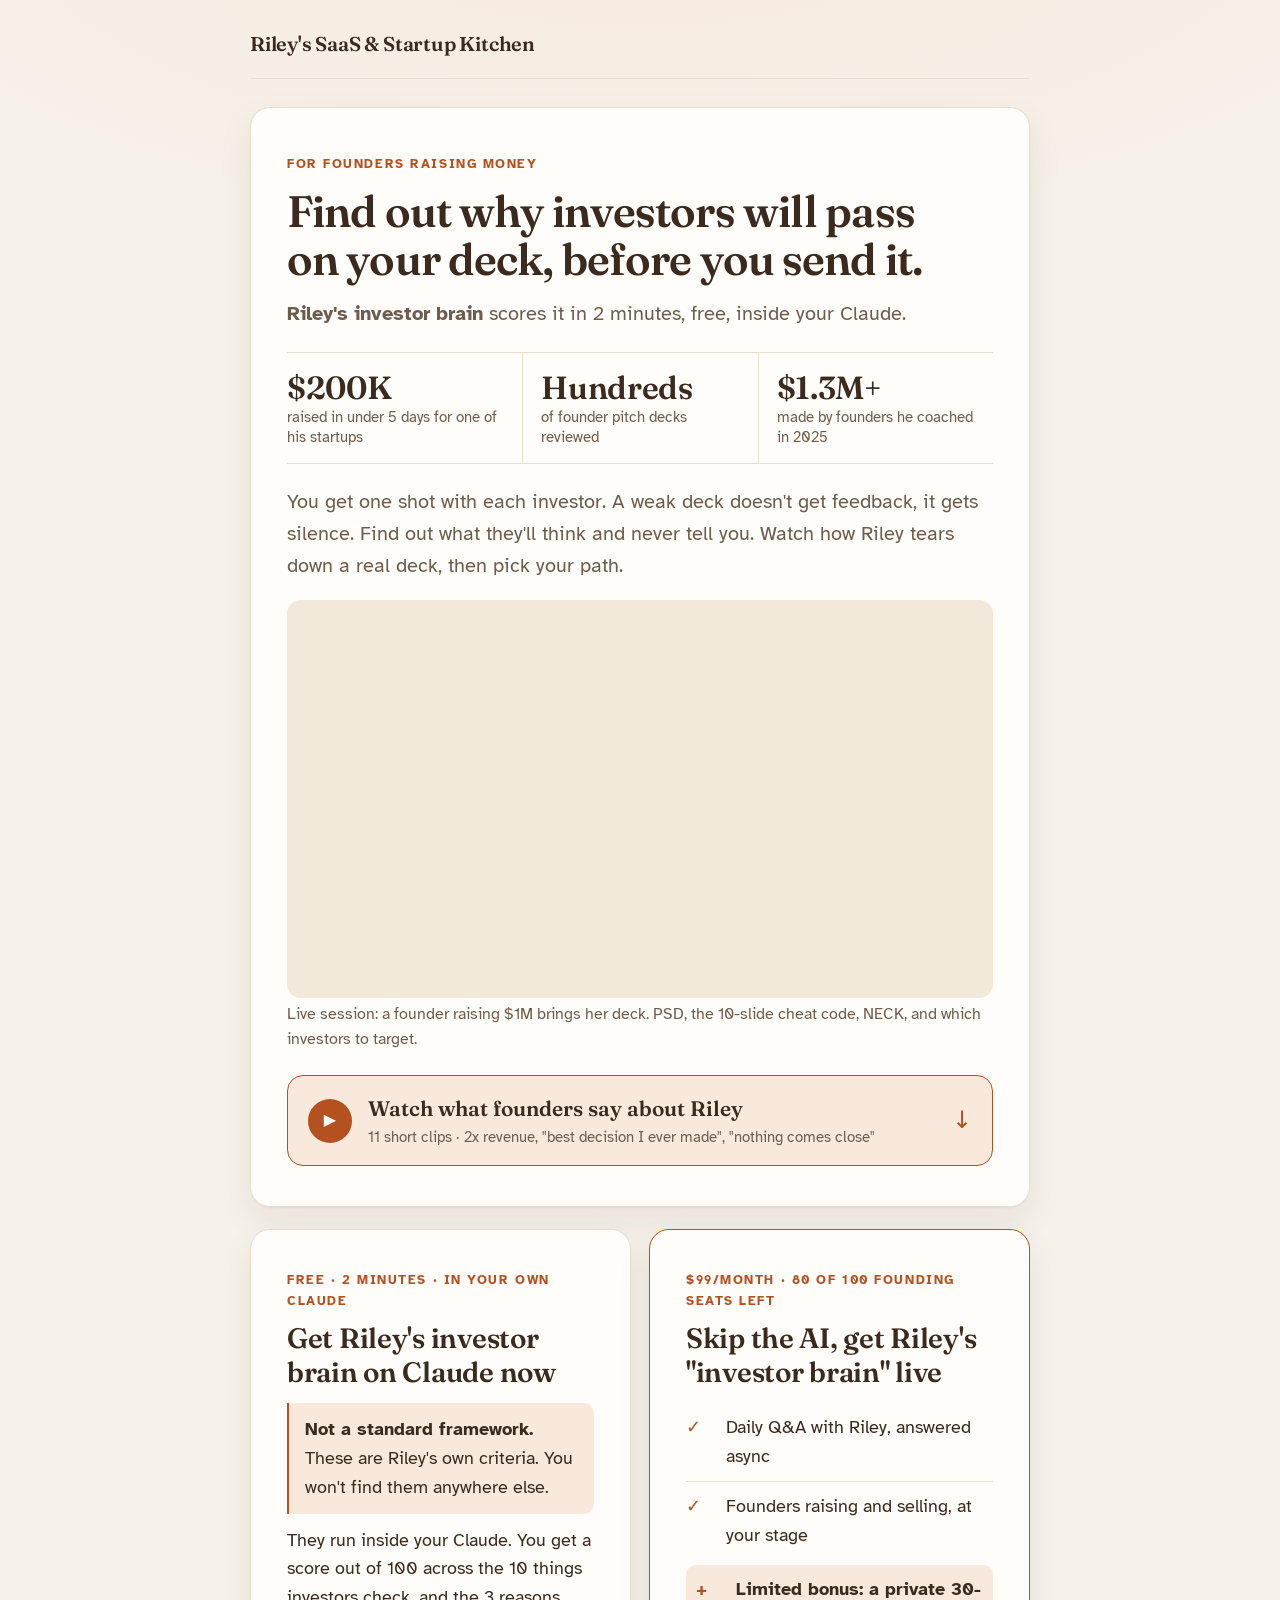
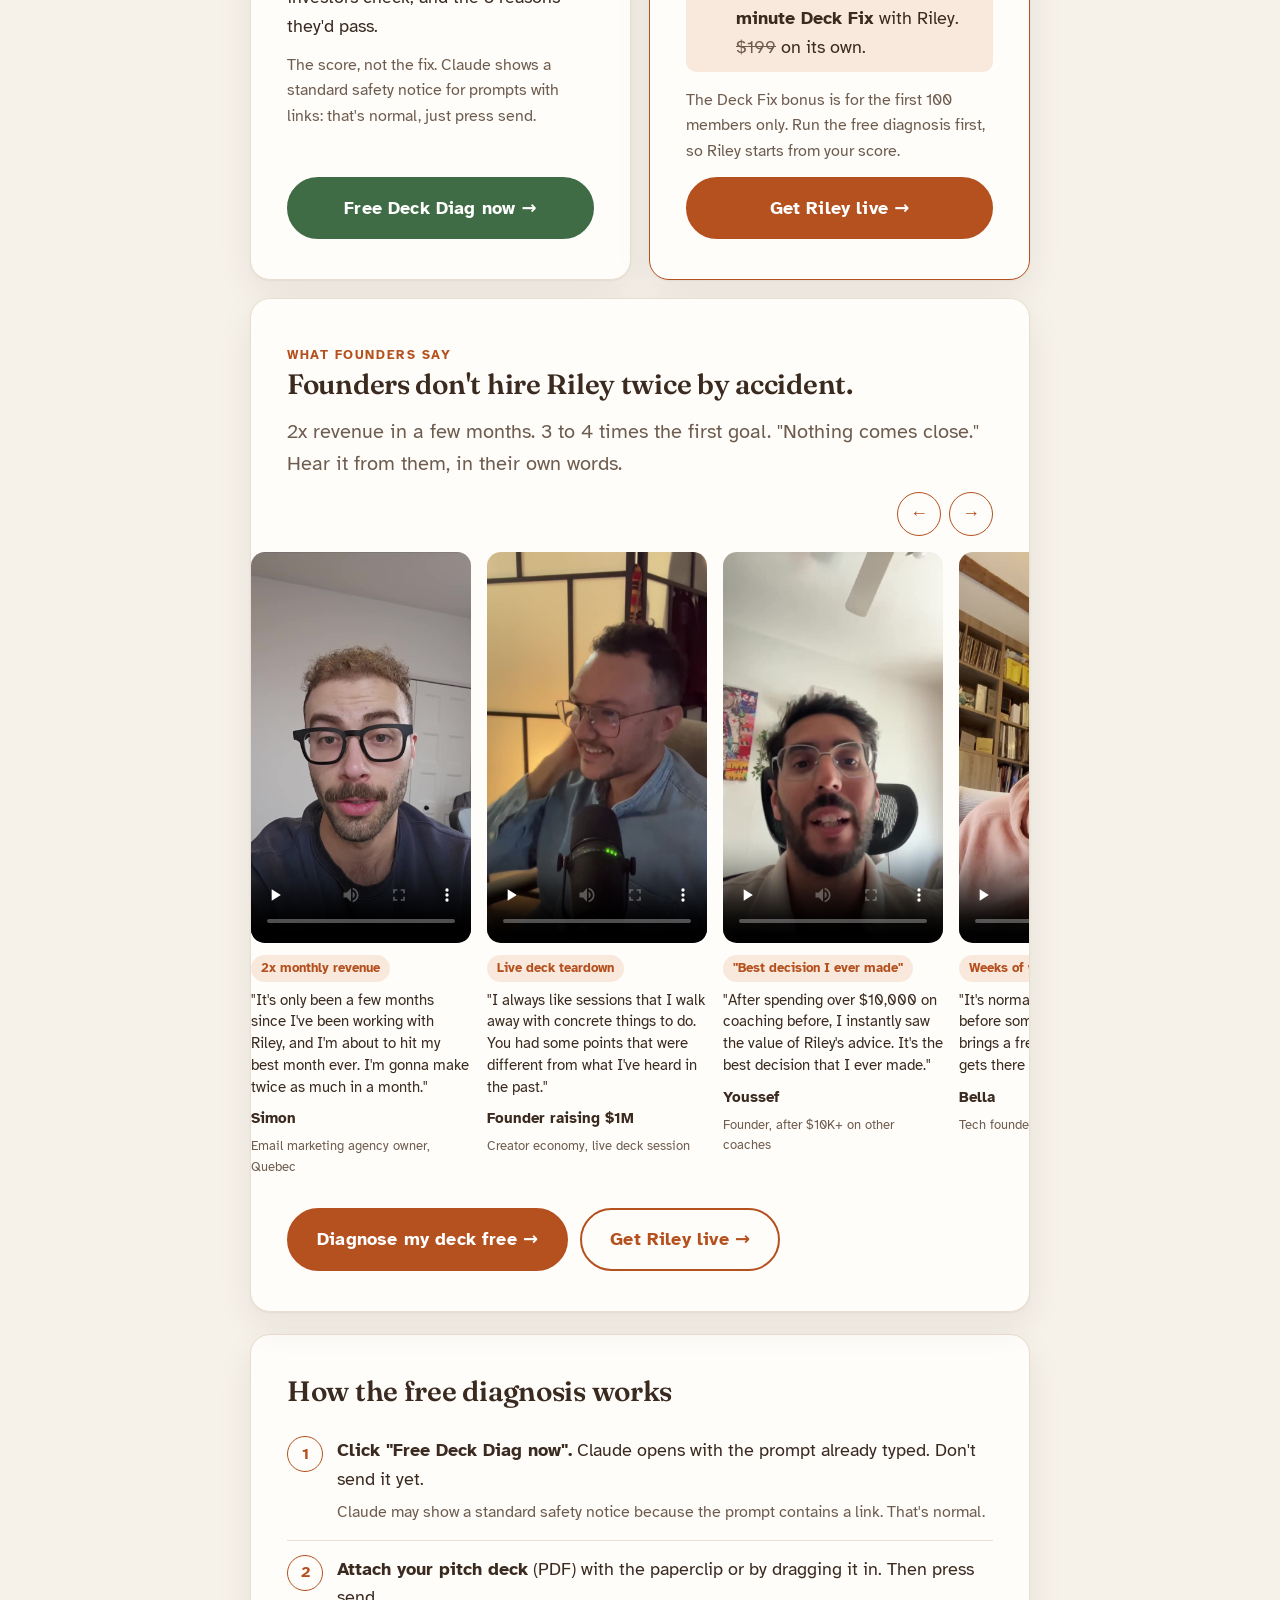
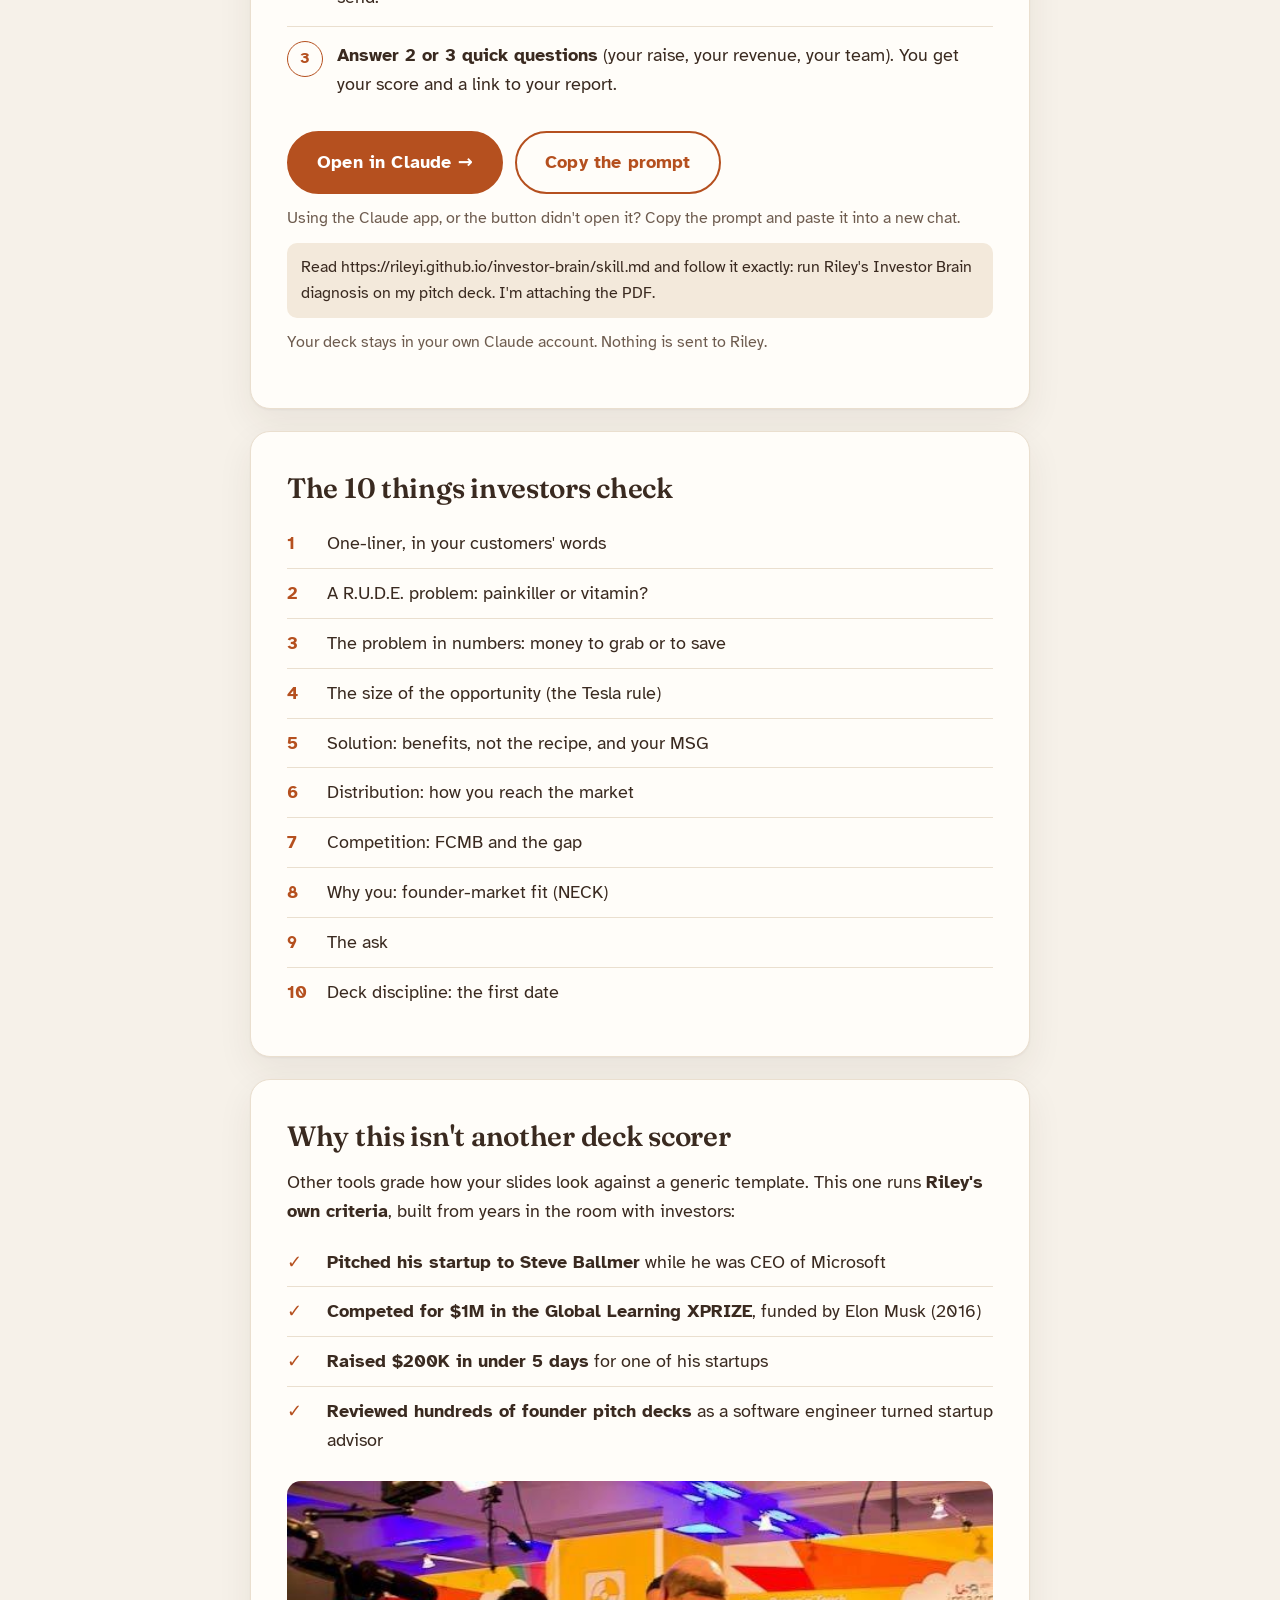
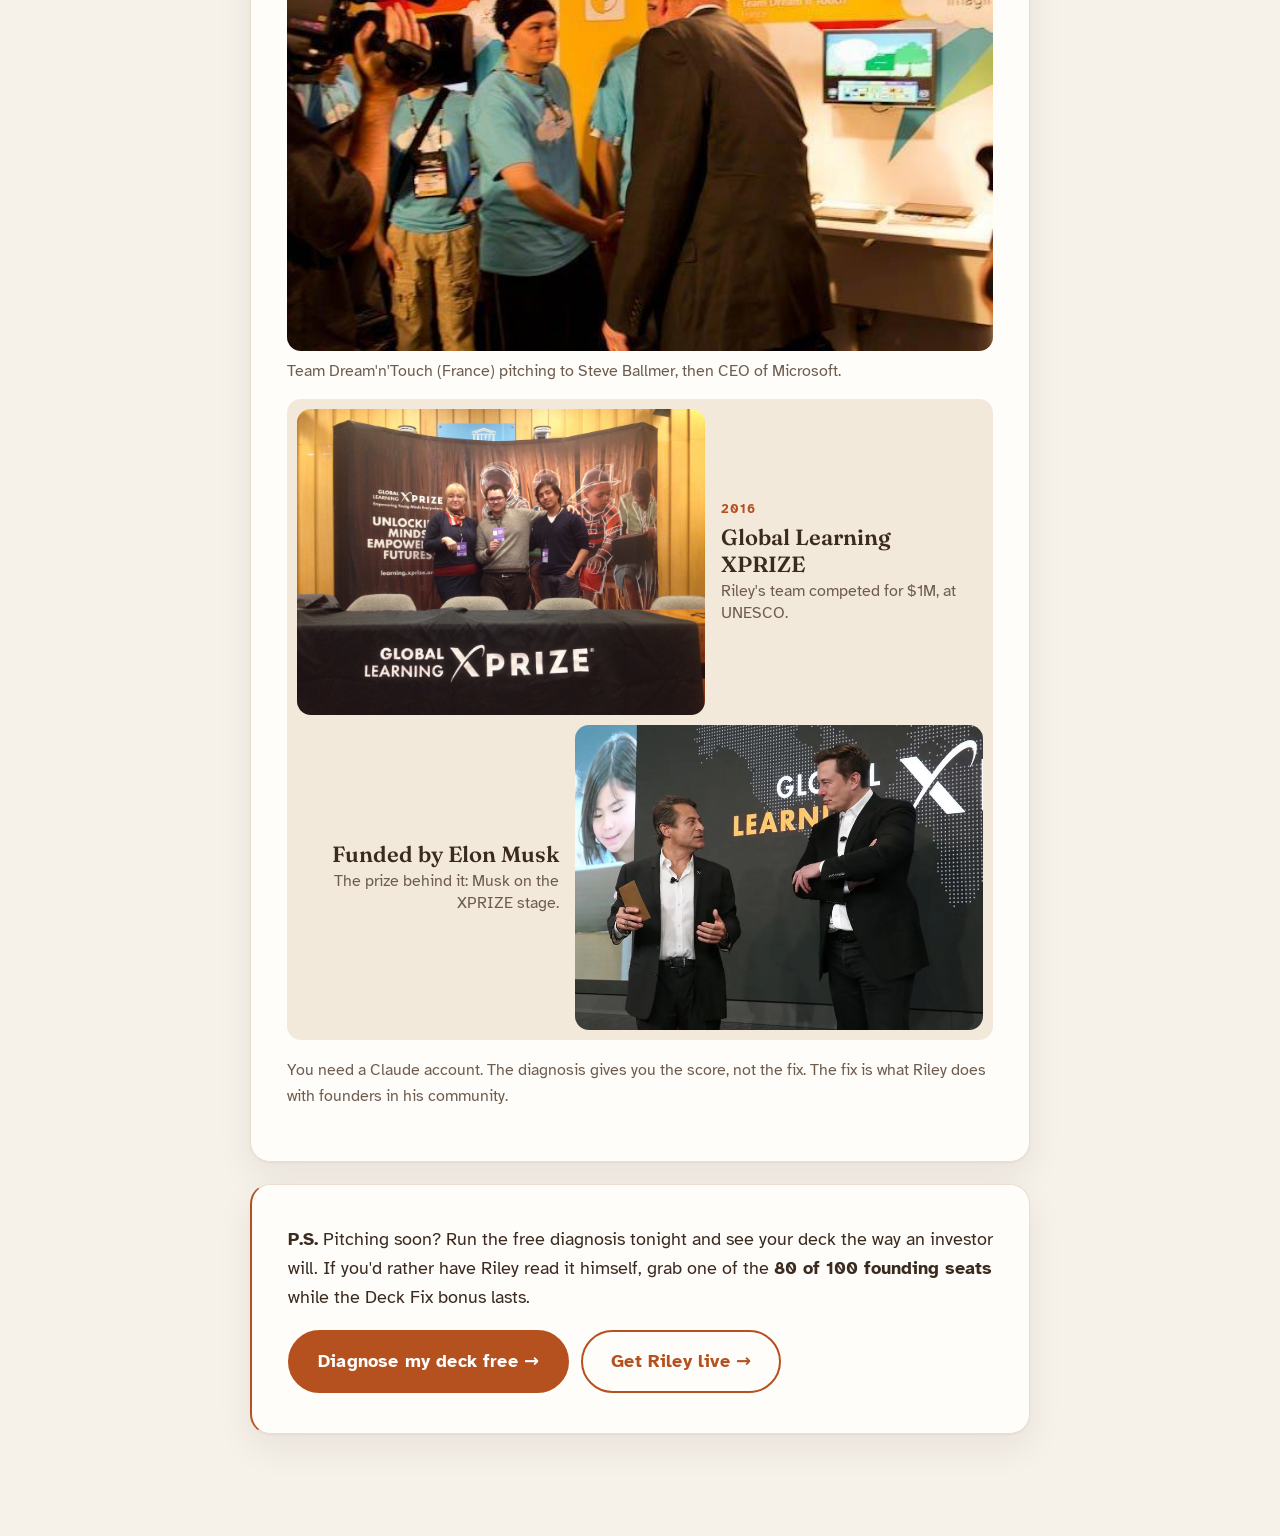
==== commit 1a2cc893: "Style the safety-notice note Co-Authored-By: Claude Opus 5.5 <noreply@anthropic.com>" ====
--- a/index.html
+++ b/index.html
@@ -20,7 +20,7 @@
 <link rel="preconnect" href="https://fonts.googleapis.com">
 <link rel="stylesheet" href="https://fonts.googleapis.com/css2?family=Atkinson+Hyperlegible:wght@400;700&family=Fraunces:opsz,wght@9..144,500;9..144,600&display=swap">
 <link rel="stylesheet" href="style.css?v=2">
-<link rel="stylesheet" href="theme.css?v=3">
+<link rel="stylesheet" href="theme.css?v=4">
 </head>
 <body>
 <main class="wrap">
--- a/theme.css
+++ b/theme.css
@@ -95,3 +95,4 @@
 /* Free path button: deep green, so free and paid read as two different choices */
 .btn.free { background: #3f6b45; border-color: #3f6b45; color: #ffffff; }
 .btn.free:hover, .btn.free:focus-visible { background: var(--ink); border-color: var(--ink); color: var(--card); }
+.note { display: block; margin-top: 6px; font-size: 16px; color: var(--muted); }
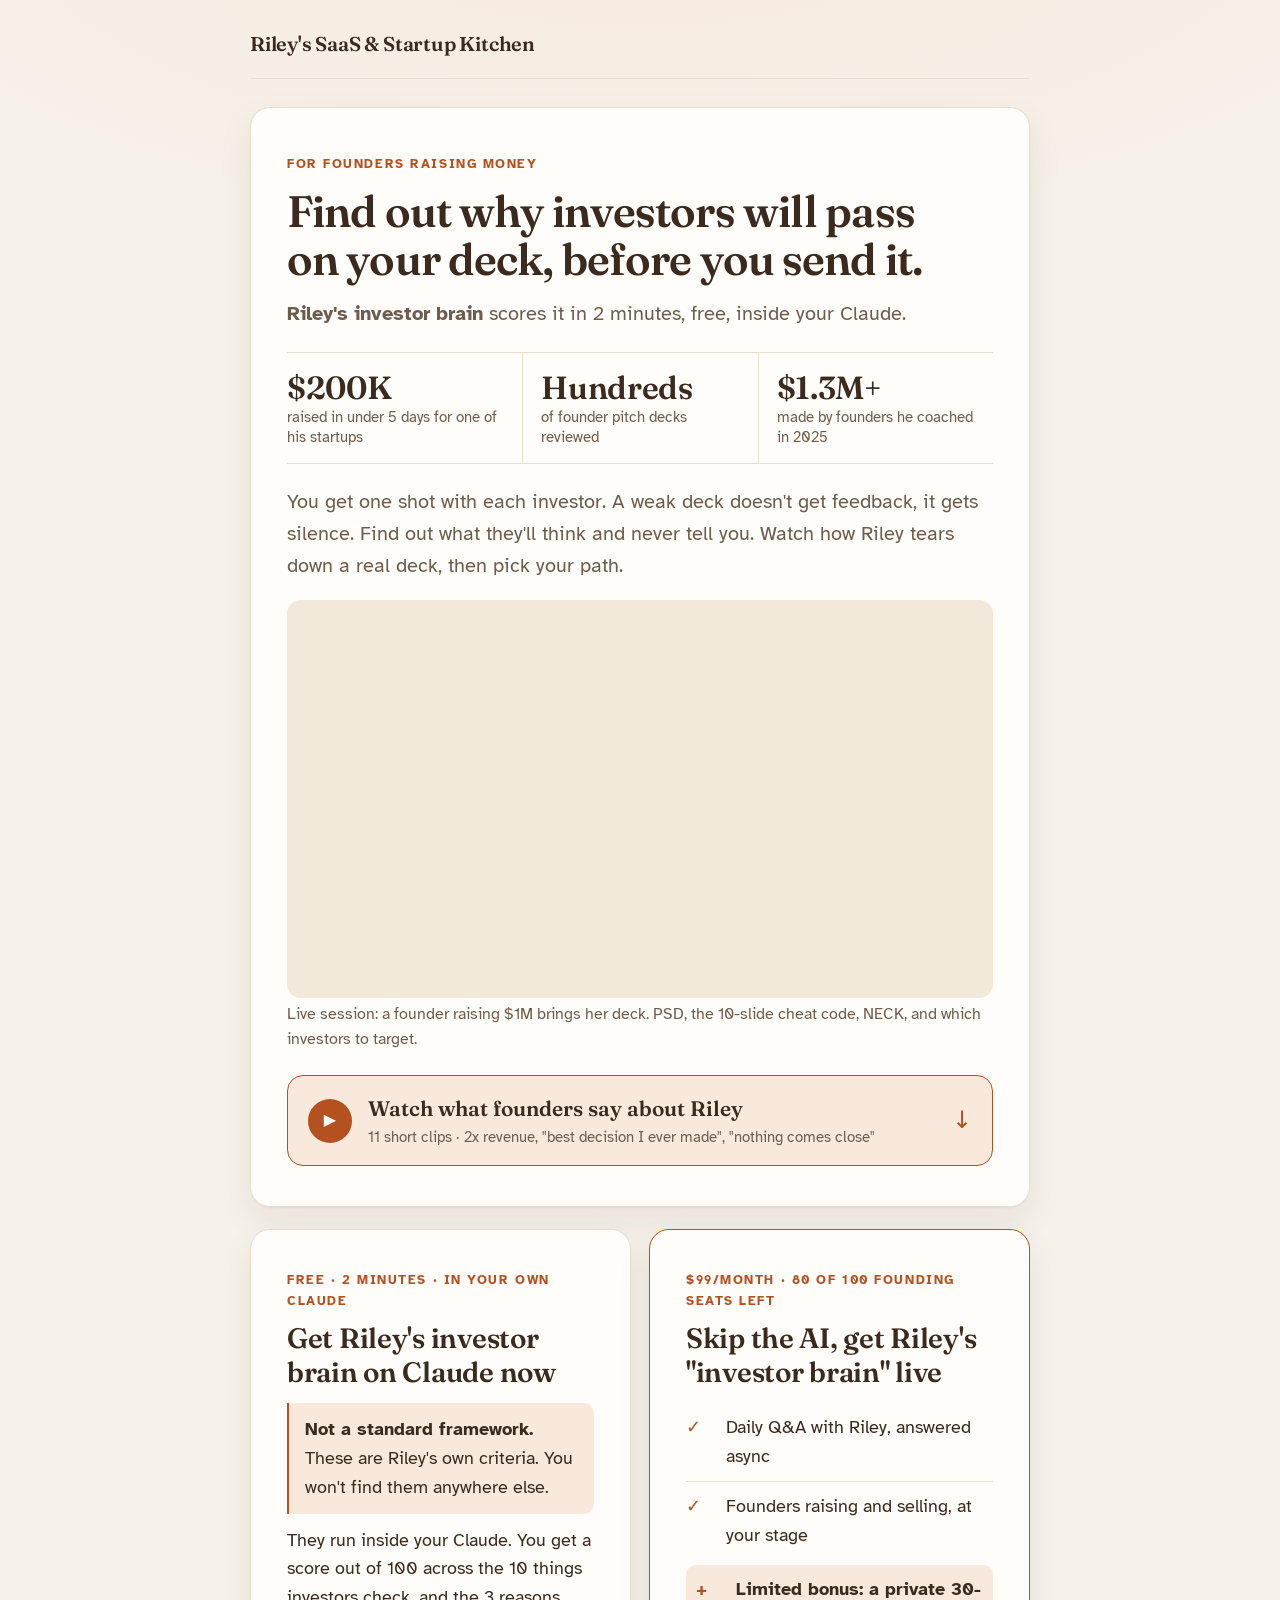
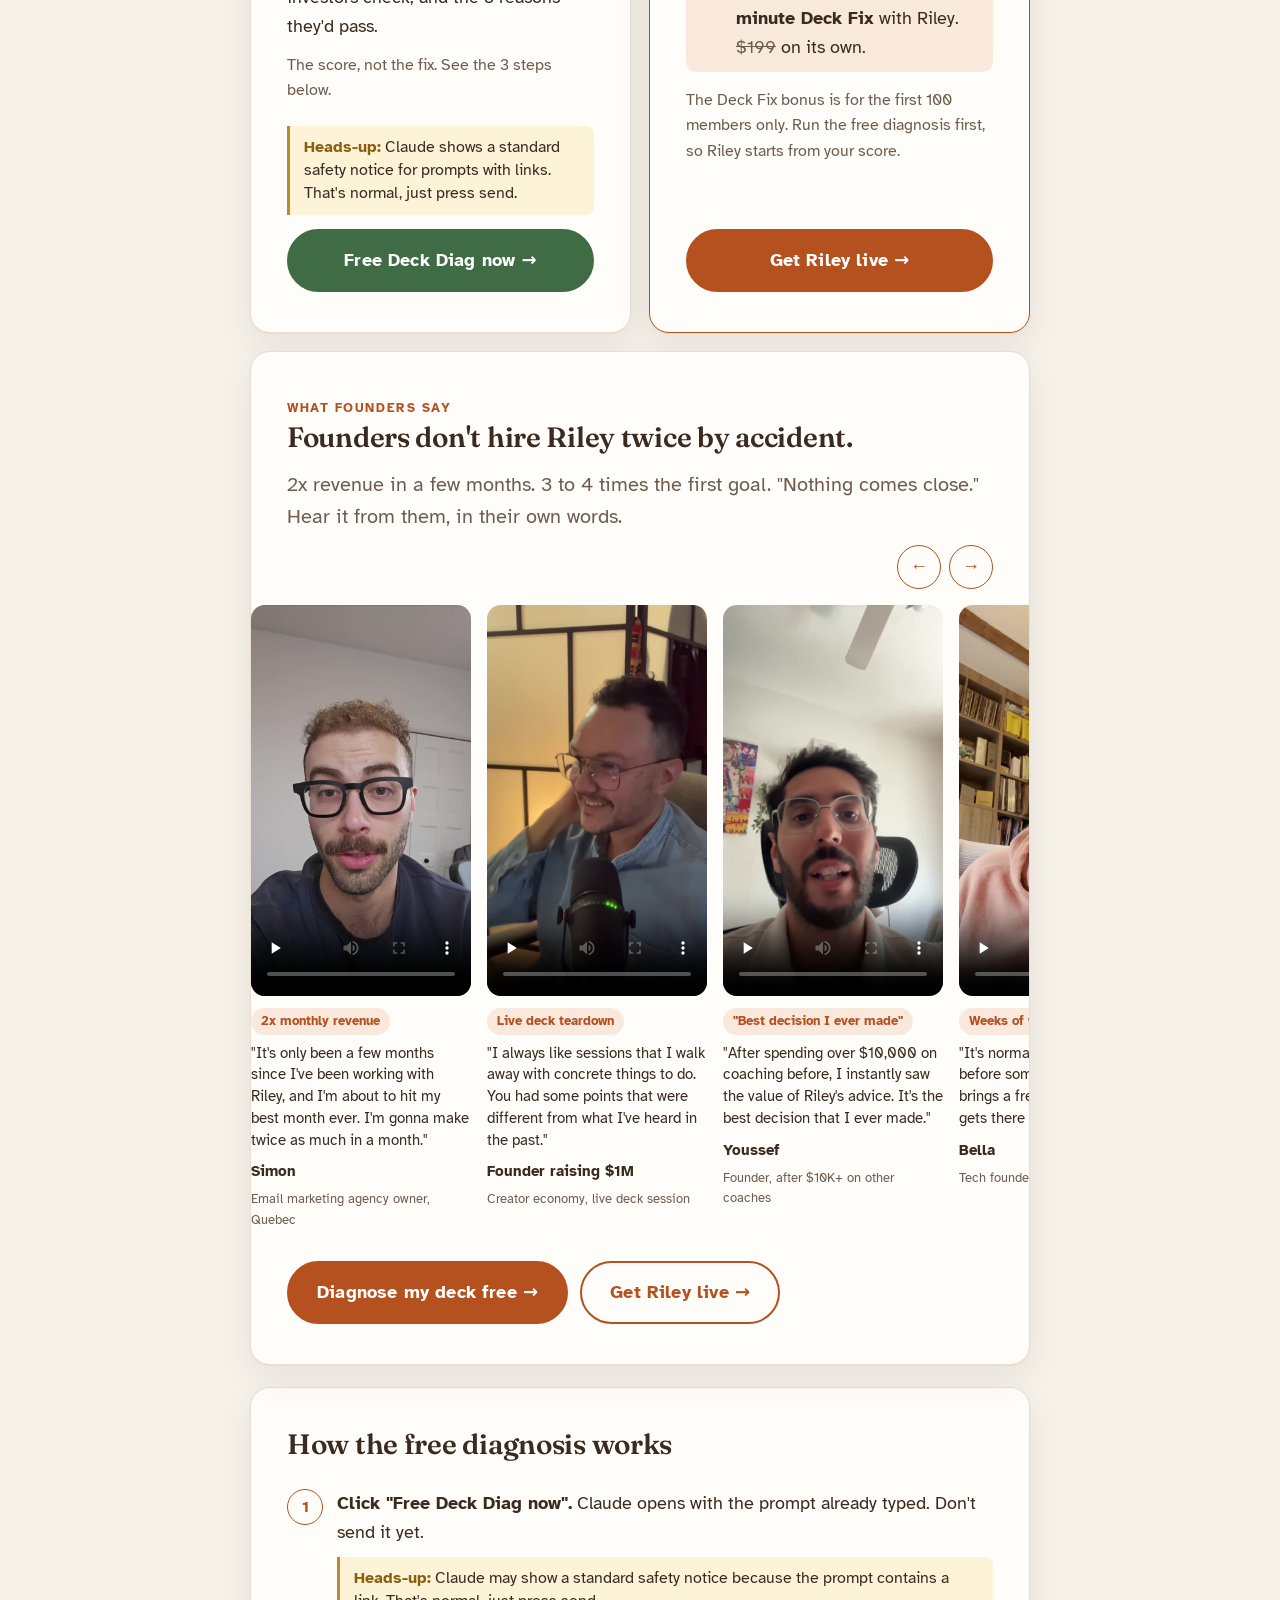
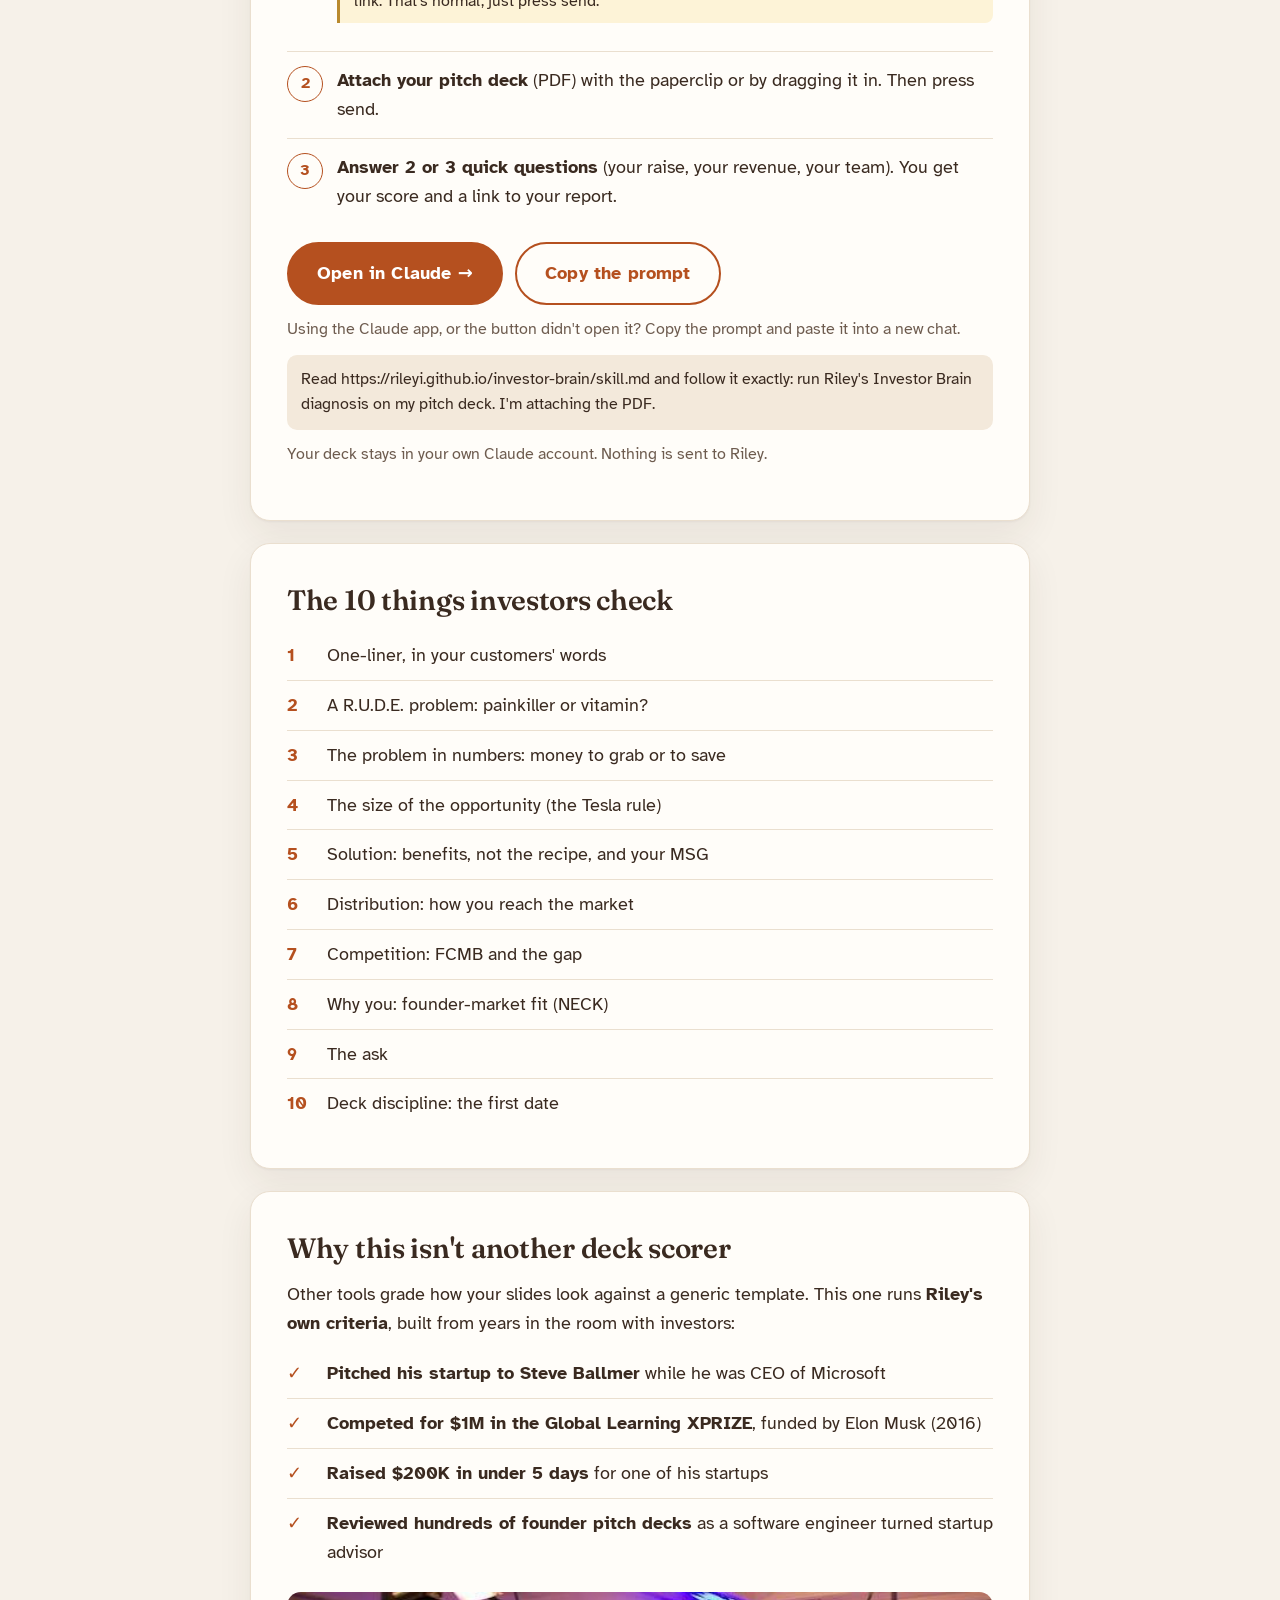
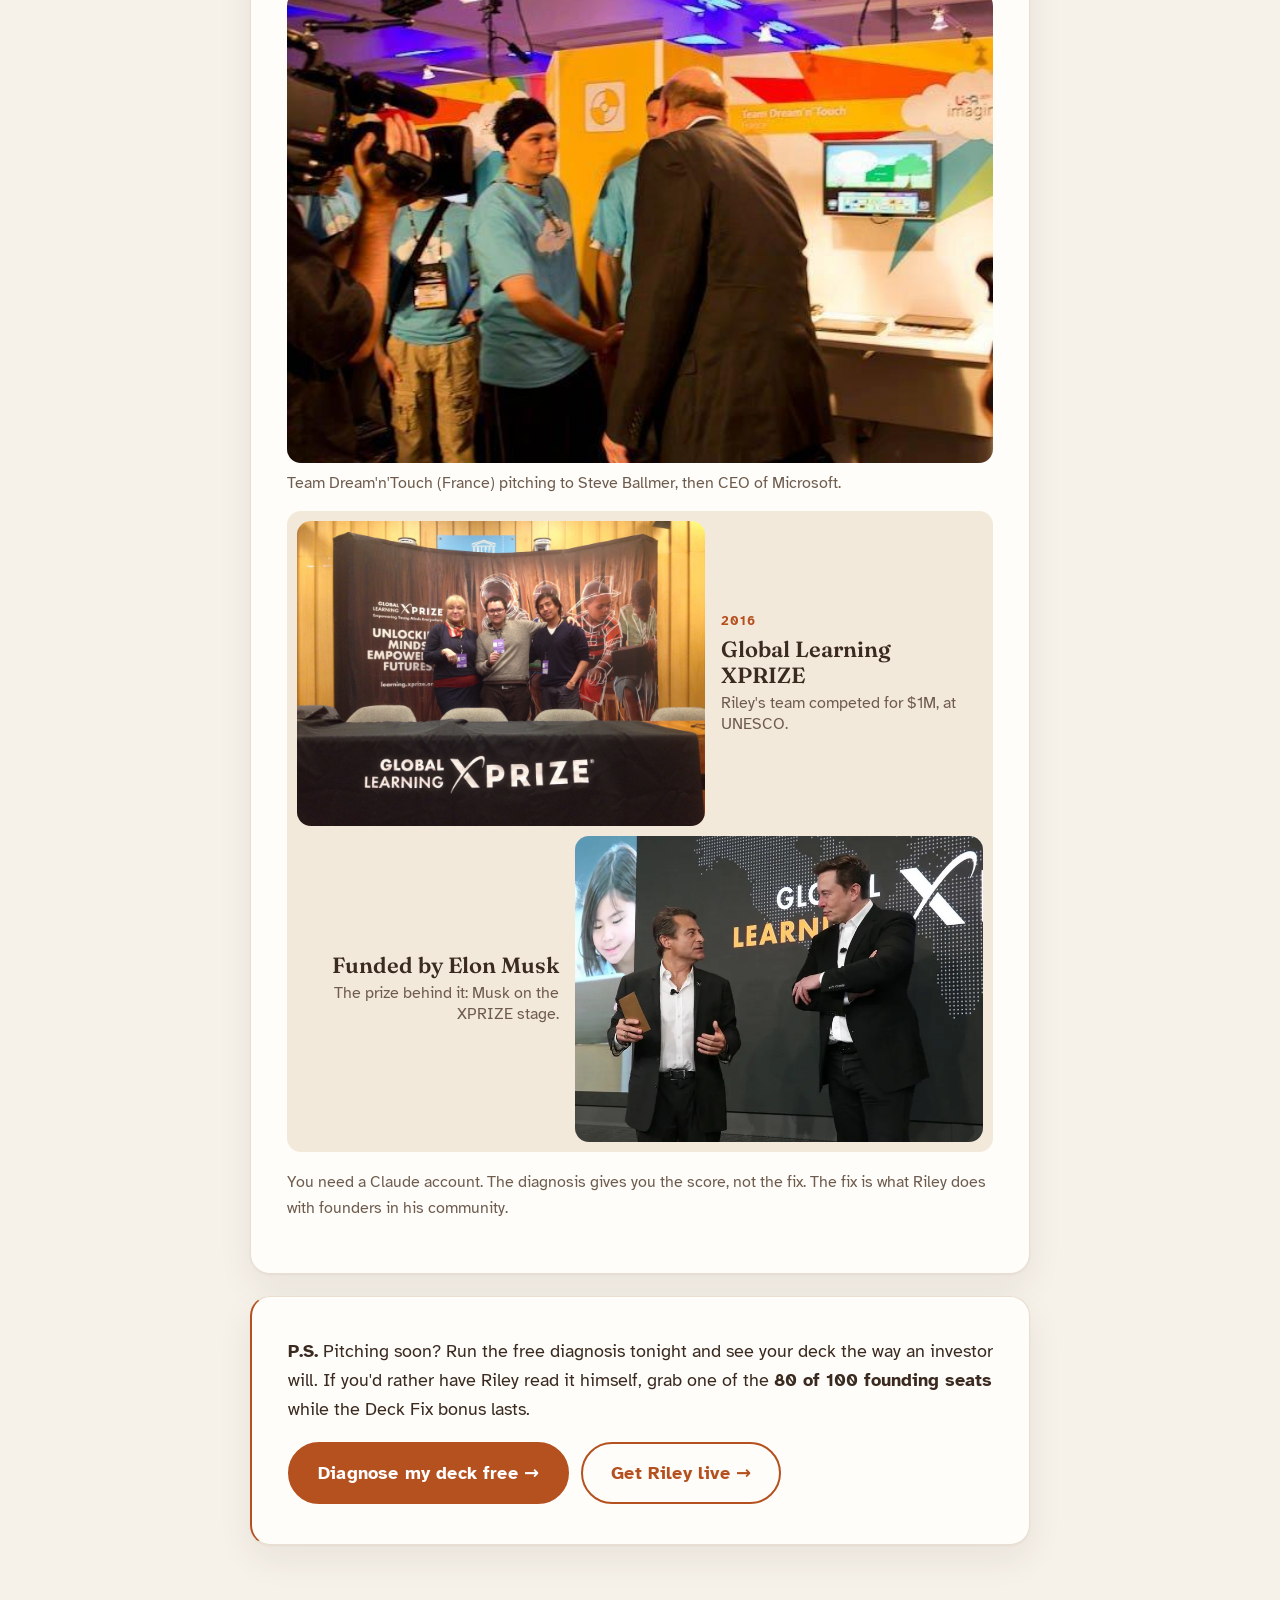
==== commit 6baeb8da: "Make the Claude safety-notice explainer a coloured callout Co-Authored-By: Claude Opus 5.5 <noreply@" ====
--- a/index.html
+++ b/index.html
@@ -20,7 +20,7 @@
 <link rel="preconnect" href="https://fonts.googleapis.com">
 <link rel="stylesheet" href="https://fonts.googleapis.com/css2?family=Atkinson+Hyperlegible:wght@400;700&family=Fraunces:opsz,wght@9..144,500;9..144,600&display=swap">
 <link rel="stylesheet" href="style.css?v=2">
-<link rel="stylesheet" href="theme.css?v=4">
+<link rel="stylesheet" href="theme.css?v=5">
 </head>
 <body>
 <main class="wrap">
@@ -49,7 +49,8 @@
       <h2>Get Riley's investor brain on Claude now</h2>
       <p class="callout"><b>Not a standard framework.</b> These are Riley's own criteria. You won't find them anywhere else.</p>
       <p>They run inside your Claude. You get a score out of 100 across the 10 things investors check, and the 3 reasons they'd pass.</p>
-      <p class="small">The score, not the fix. Claude shows a standard safety notice for prompts with links: that's normal, just press send.</p>
+      <p class="small">The score, not the fix. See the 3 steps below.</p>
+      <p class="note"><b>Heads-up:</b> Claude shows a standard safety notice for prompts with links. That's normal, just press send.</p>
       <a class="btn free" id="open" href="#" target="_blank" rel="noopener">Free Deck Diag now →</a>
     </section>
     <section class="card path live">
@@ -148,7 +149,7 @@
   <section class="card" id="steps">
     <h2>How the free diagnosis works</h2>
     <ol class="steps">
-      <li><div><b>Click "Free Deck Diag now".</b> Claude opens with the prompt already typed. Don't send it yet. <span class="note">Claude may show a standard safety notice because the prompt contains a link. That's normal.</span></div></li>
+      <li><div><b>Click "Free Deck Diag now".</b> Claude opens with the prompt already typed. Don't send it yet. <span class="note"><b>Heads-up:</b> Claude may show a standard safety notice because the prompt contains a link. That's normal, just press send.</span></div></li>
       <li><div><b>Attach your pitch deck</b> (PDF) with the paperclip or by dragging it in. Then press send.</div></li>
       <li><div><b>Answer 2 or 3 quick questions</b> (your raise, your revenue, your team). You get your score and a link to your report.</div></li>
     </ol>
--- a/theme.css
+++ b/theme.css
@@ -95,4 +95,6 @@
 /* Free path button: deep green, so free and paid read as two different choices */
 .btn.free { background: #3f6b45; border-color: #3f6b45; color: #ffffff; }
 .btn.free:hover, .btn.free:focus-visible { background: var(--ink); border-color: var(--ink); color: var(--card); }
-.note { display: block; margin-top: 6px; font-size: 16px; color: var(--muted); }
+.note { display: block; margin: 10px 0 14px; padding: 10px 14px; font-size: 16px; line-height: 1.45; color: var(--ink);
+  background: #fdf3d7; border-left: 3px solid #b98a2e; border-radius: 0 8px 8px 0; }
+.note b { color: #8a5f12; }
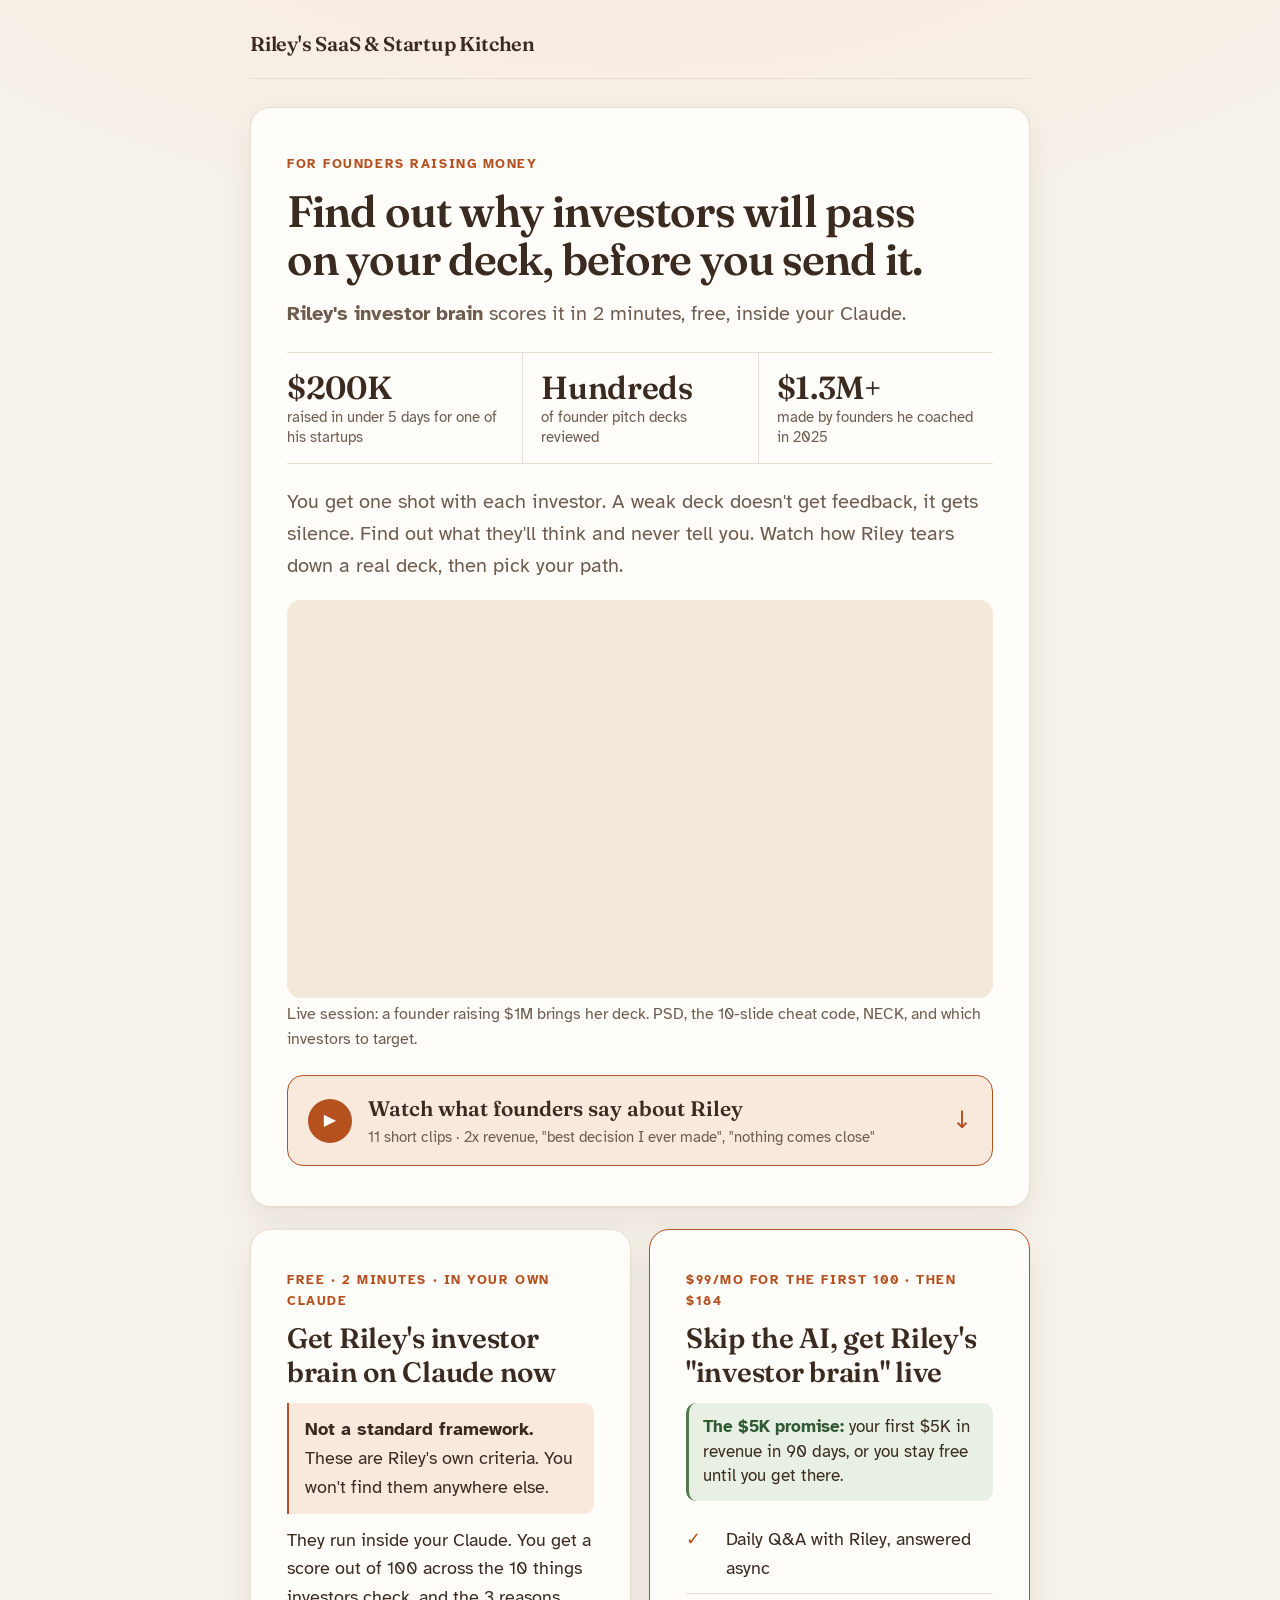
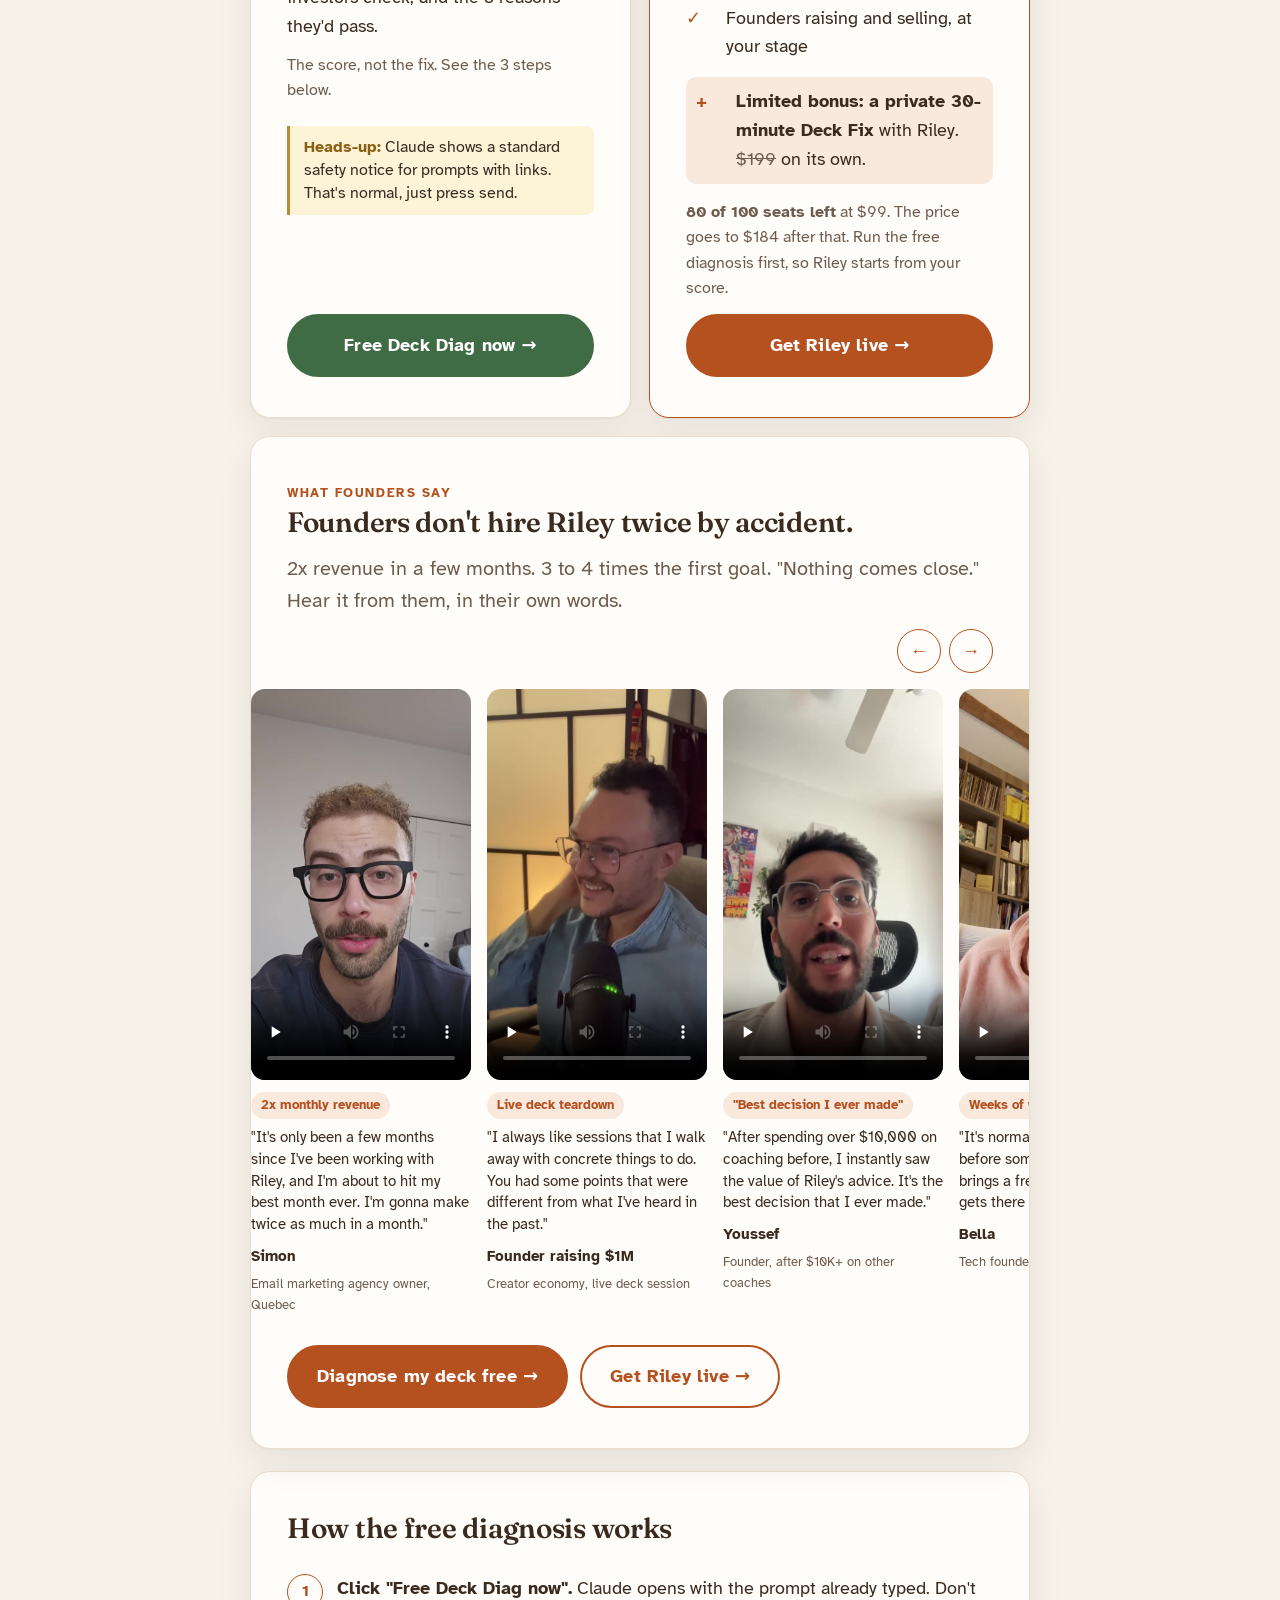
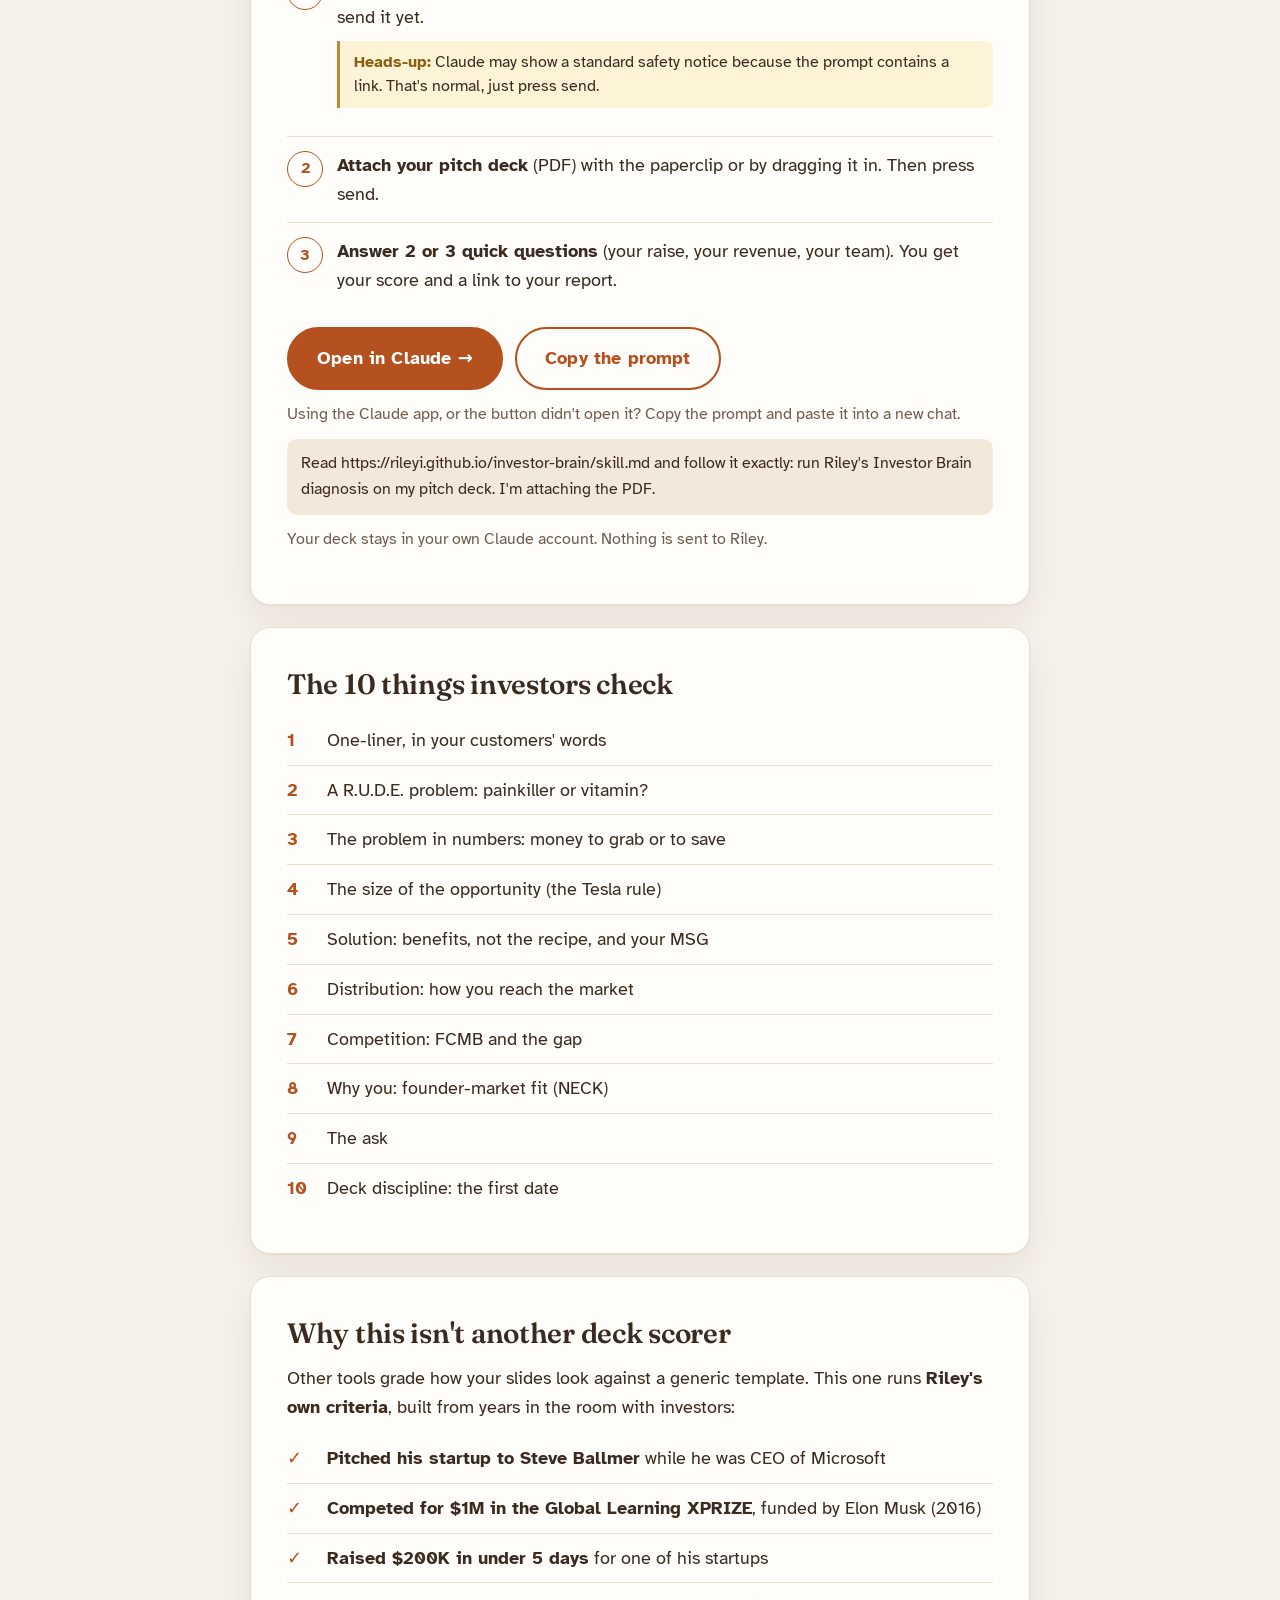
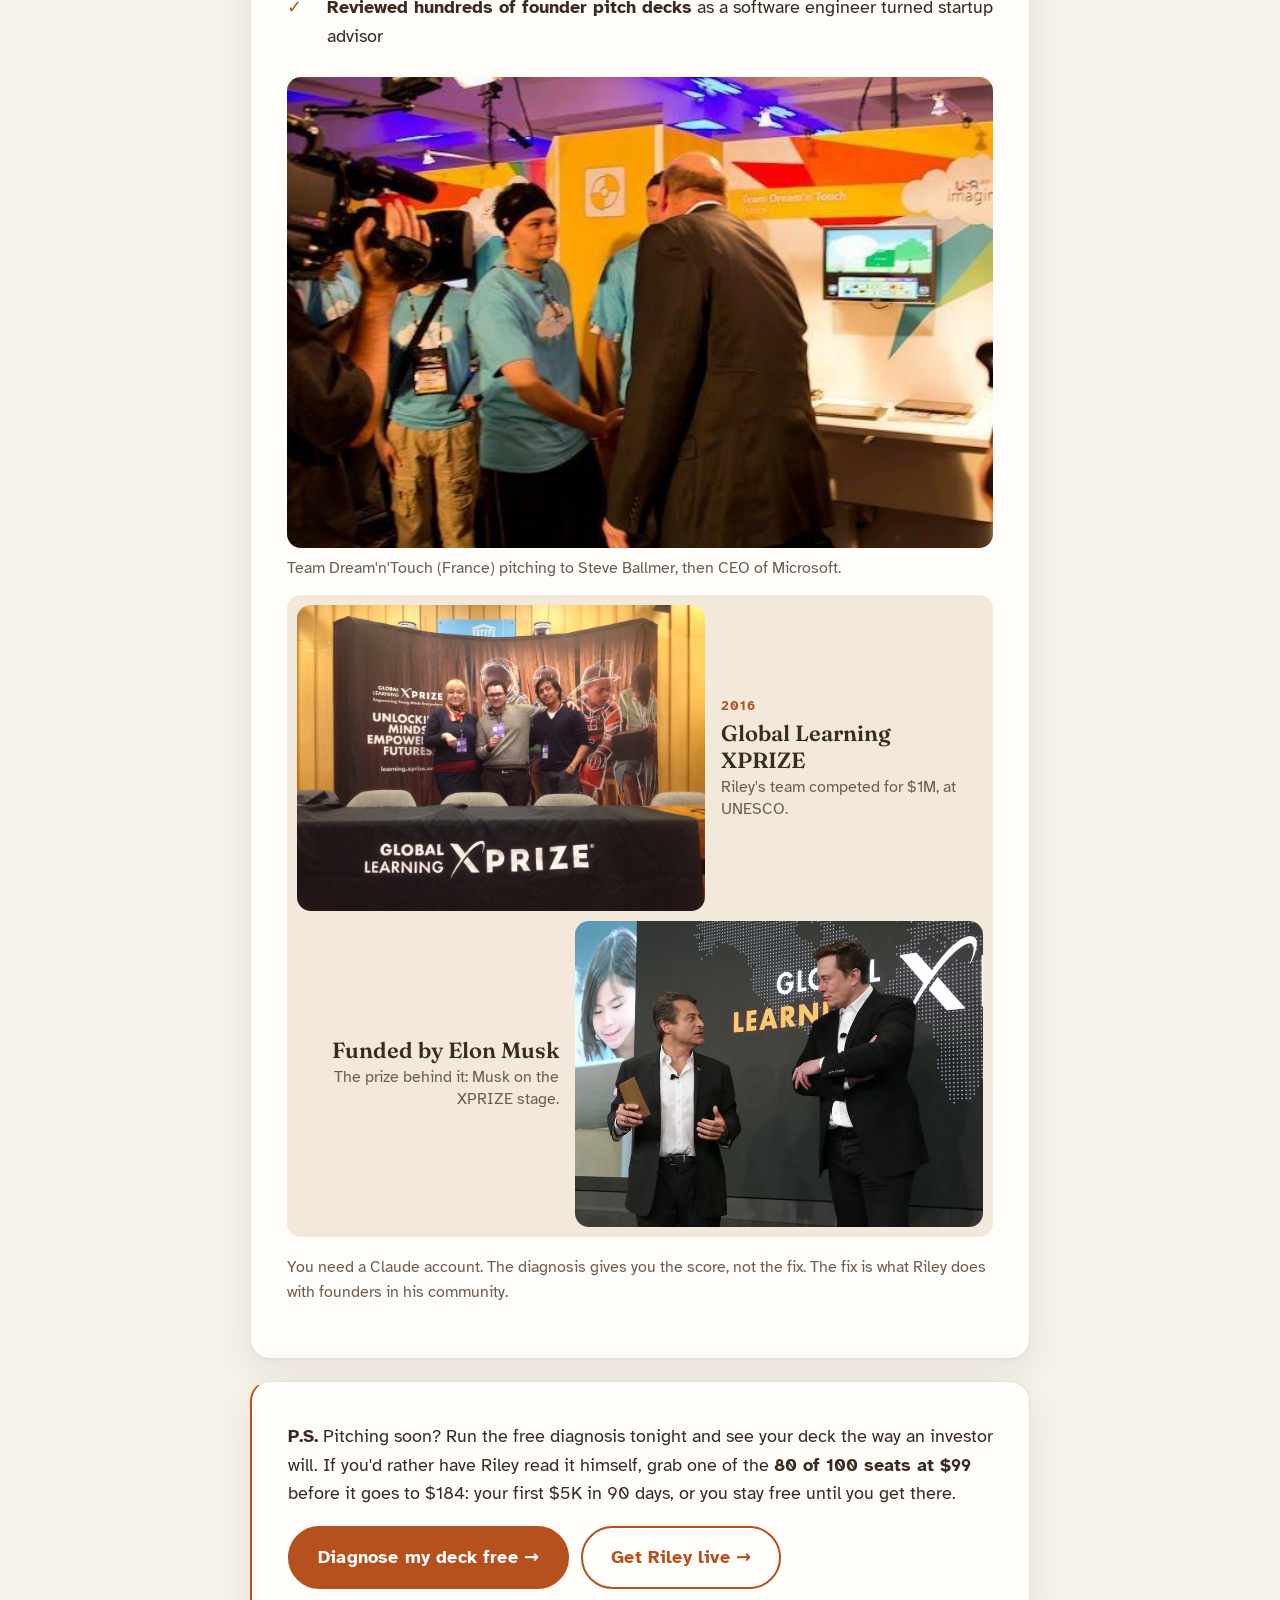
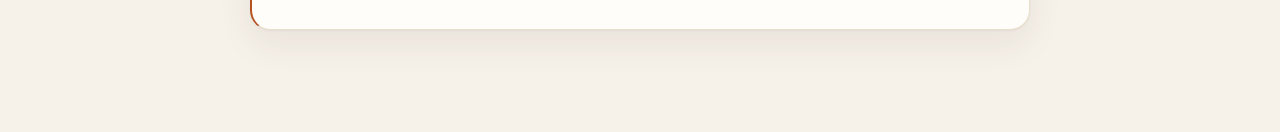
==== commit 07831c57: "Add the $5K promise and the $99 then $184 price to both offer cards Co-Authored-By: Claude Opus 5.5 " ====
--- a/index.html
+++ b/index.html
@@ -20,7 +20,7 @@
 <link rel="preconnect" href="https://fonts.googleapis.com">
 <link rel="stylesheet" href="https://fonts.googleapis.com/css2?family=Atkinson+Hyperlegible:wght@400;700&family=Fraunces:opsz,wght@9..144,500;9..144,600&display=swap">
 <link rel="stylesheet" href="style.css?v=2">
-<link rel="stylesheet" href="theme.css?v=5">
+<link rel="stylesheet" href="theme.css?v=6">
 </head>
 <body>
 <main class="wrap">
@@ -54,14 +54,15 @@
       <a class="btn free" id="open" href="#" target="_blank" rel="noopener">Free Deck Diag now →</a>
     </section>
     <section class="card path live">
-      <span class="tag">$99/month · <span class="seats">80 of 100</span> founding seats left</span>
+      <span class="tag">$99/mo for the first 100 · then $184</span>
       <h2>Skip the AI, get Riley's "investor brain" live</h2>
+      <p class="promise"><b>The $5K promise:</b> your first $5K in revenue in 90 days, or you stay free until you get there.</p>
       <ul class="rows">
         <li><span class="n">✓</span><span>Daily Q&amp;A with Riley, answered async</span></li>
         <li><span class="n">✓</span><span>Founders raising and selling, at your stage</span></li>
         <li class="bonus"><span class="n">+</span><span><b>Limited bonus: a private 30-minute Deck Fix</b> with Riley. <span class="strike">$199</span> on its own.</span></li>
       </ul>
-      <p class="small">The Deck Fix bonus is for the first 100 members only. Run the free diagnosis first, so Riley starts from your score.</p>
+      <p class="small"><b><span class="seats">80 of 100</span> seats left</b> at $99. The price goes to $184 after that. Run the free diagnosis first, so Riley starts from your score.</p>
       <a class="btn" id="skool" href="#" target="_blank" rel="noopener">Get Riley live →</a>
     </section>
   </div>
@@ -201,7 +202,7 @@
   </section>
 
   <section class="card ps">
-    <p><b>P.S.</b> Pitching soon? Run the free diagnosis tonight and see your deck the way an investor will. If you'd rather have Riley read it himself, grab one of the <b><span class="seats">80 of 100</span> founding seats</b> while the Deck Fix bonus lasts.</p>
+    <p><b>P.S.</b> Pitching soon? Run the free diagnosis tonight and see your deck the way an investor will. If you'd rather have Riley read it himself, grab one of the <b><span class="seats">80 of 100</span> seats at $99</b> before it goes to $184: your first $5K in 90 days, or you stay free until you get there.</p>
     <div class="actions">
       <a class="btn" id="open3" href="#" target="_blank" rel="noopener">Diagnose my deck free →</a>
       <a class="btn ghost" id="skool2" href="#" target="_blank" rel="noopener">Get Riley live →</a>
--- a/theme.css
+++ b/theme.css
@@ -98,3 +98,5 @@
 .note { display: block; margin: 10px 0 14px; padding: 10px 14px; font-size: 16px; line-height: 1.45; color: var(--ink);
   background: #fdf3d7; border-left: 3px solid #b98a2e; border-radius: 0 8px 8px 0; }
 .note b { color: #8a5f12; }
+.promise { margin: 0 0 14px; padding: 12px 14px; border-radius: 10px; background: #e8f0e4; border-left: 3px solid #4f7a4a; font-size: 17px; line-height: 1.45; }
+.promise b { color: #2f5a33; }
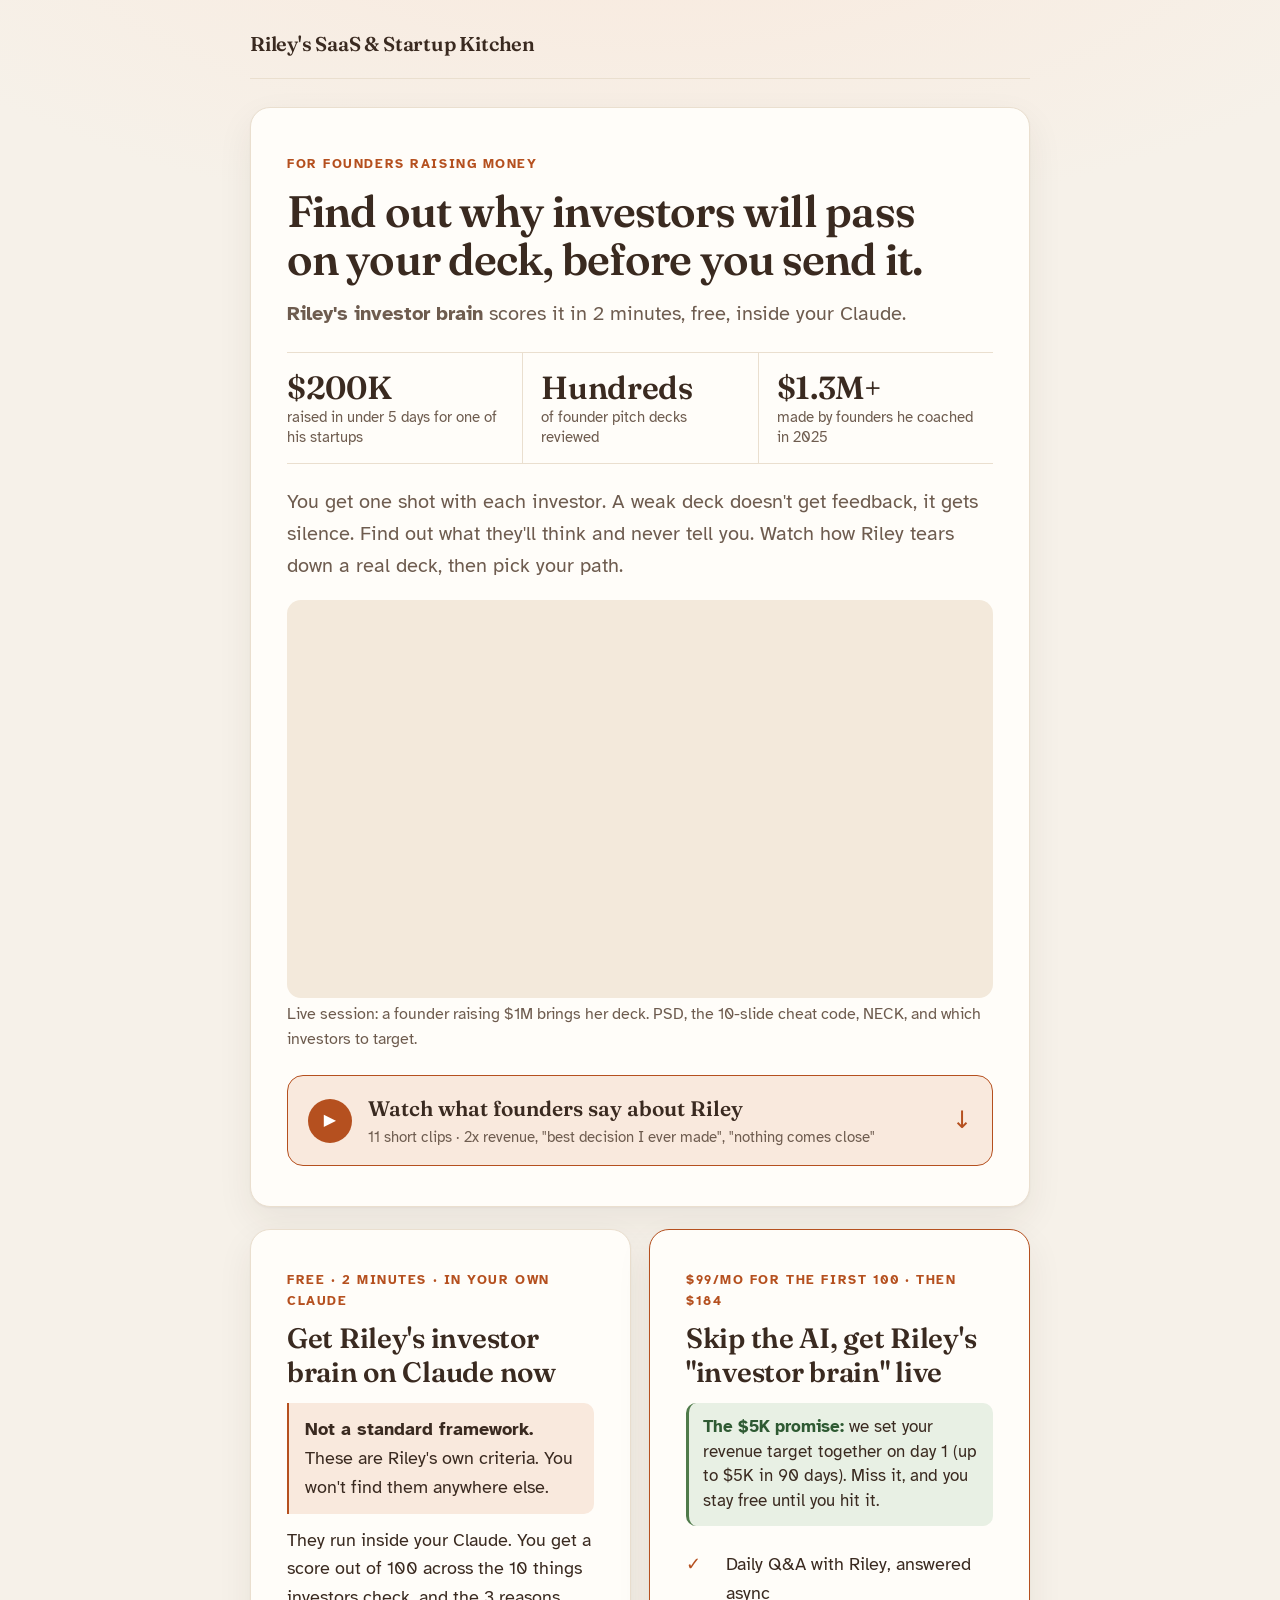
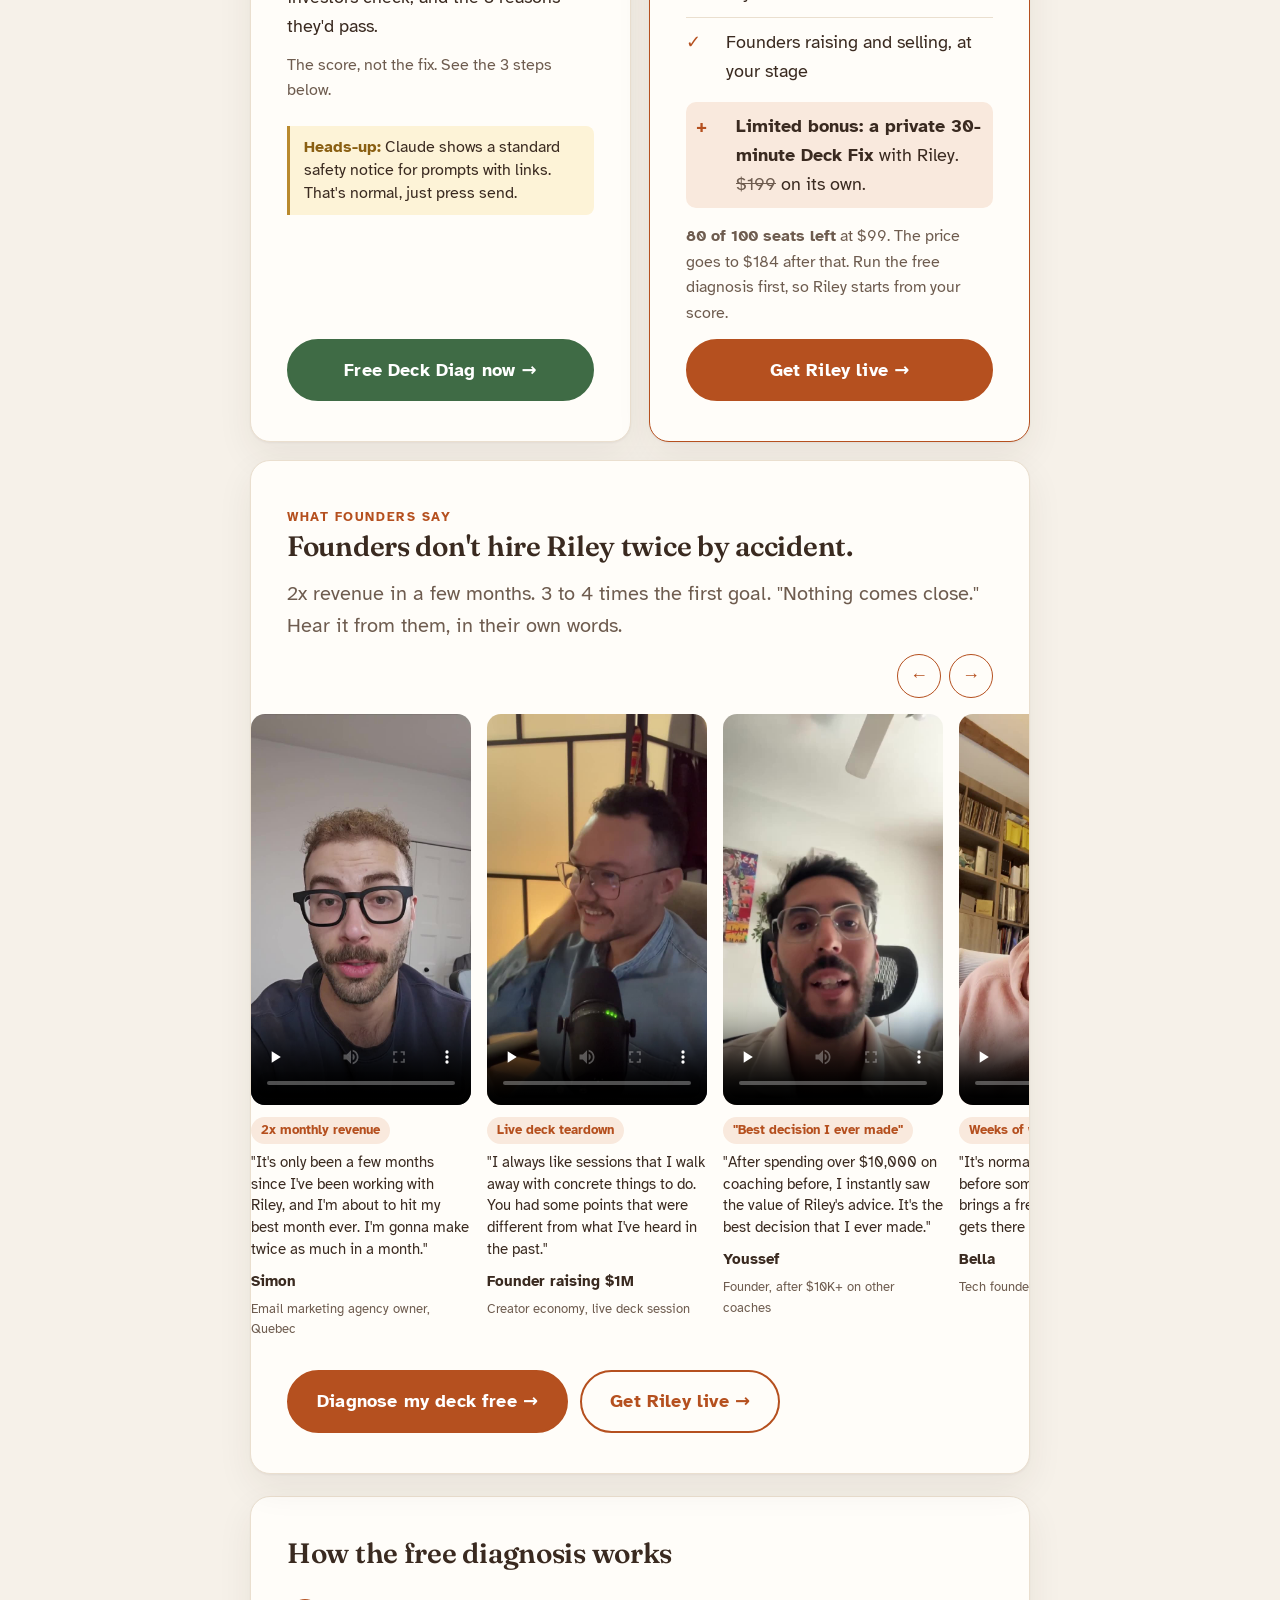
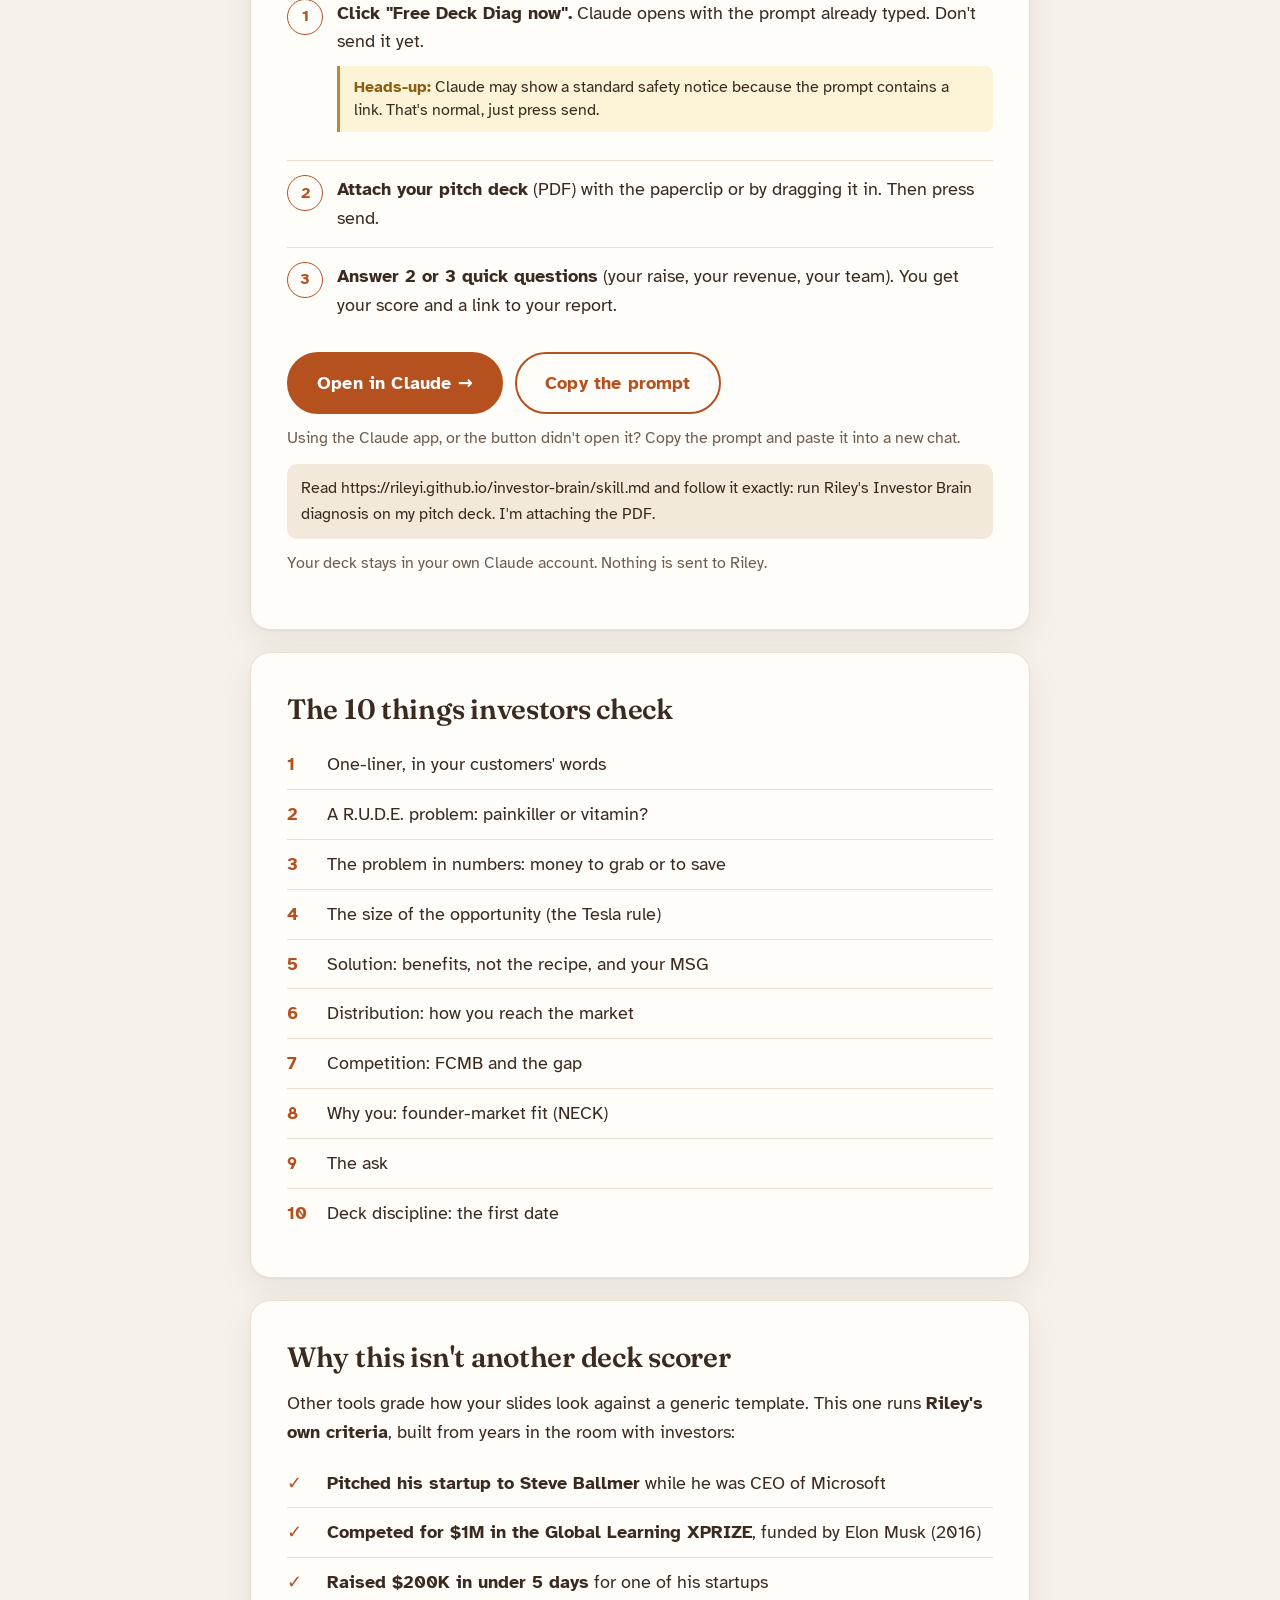
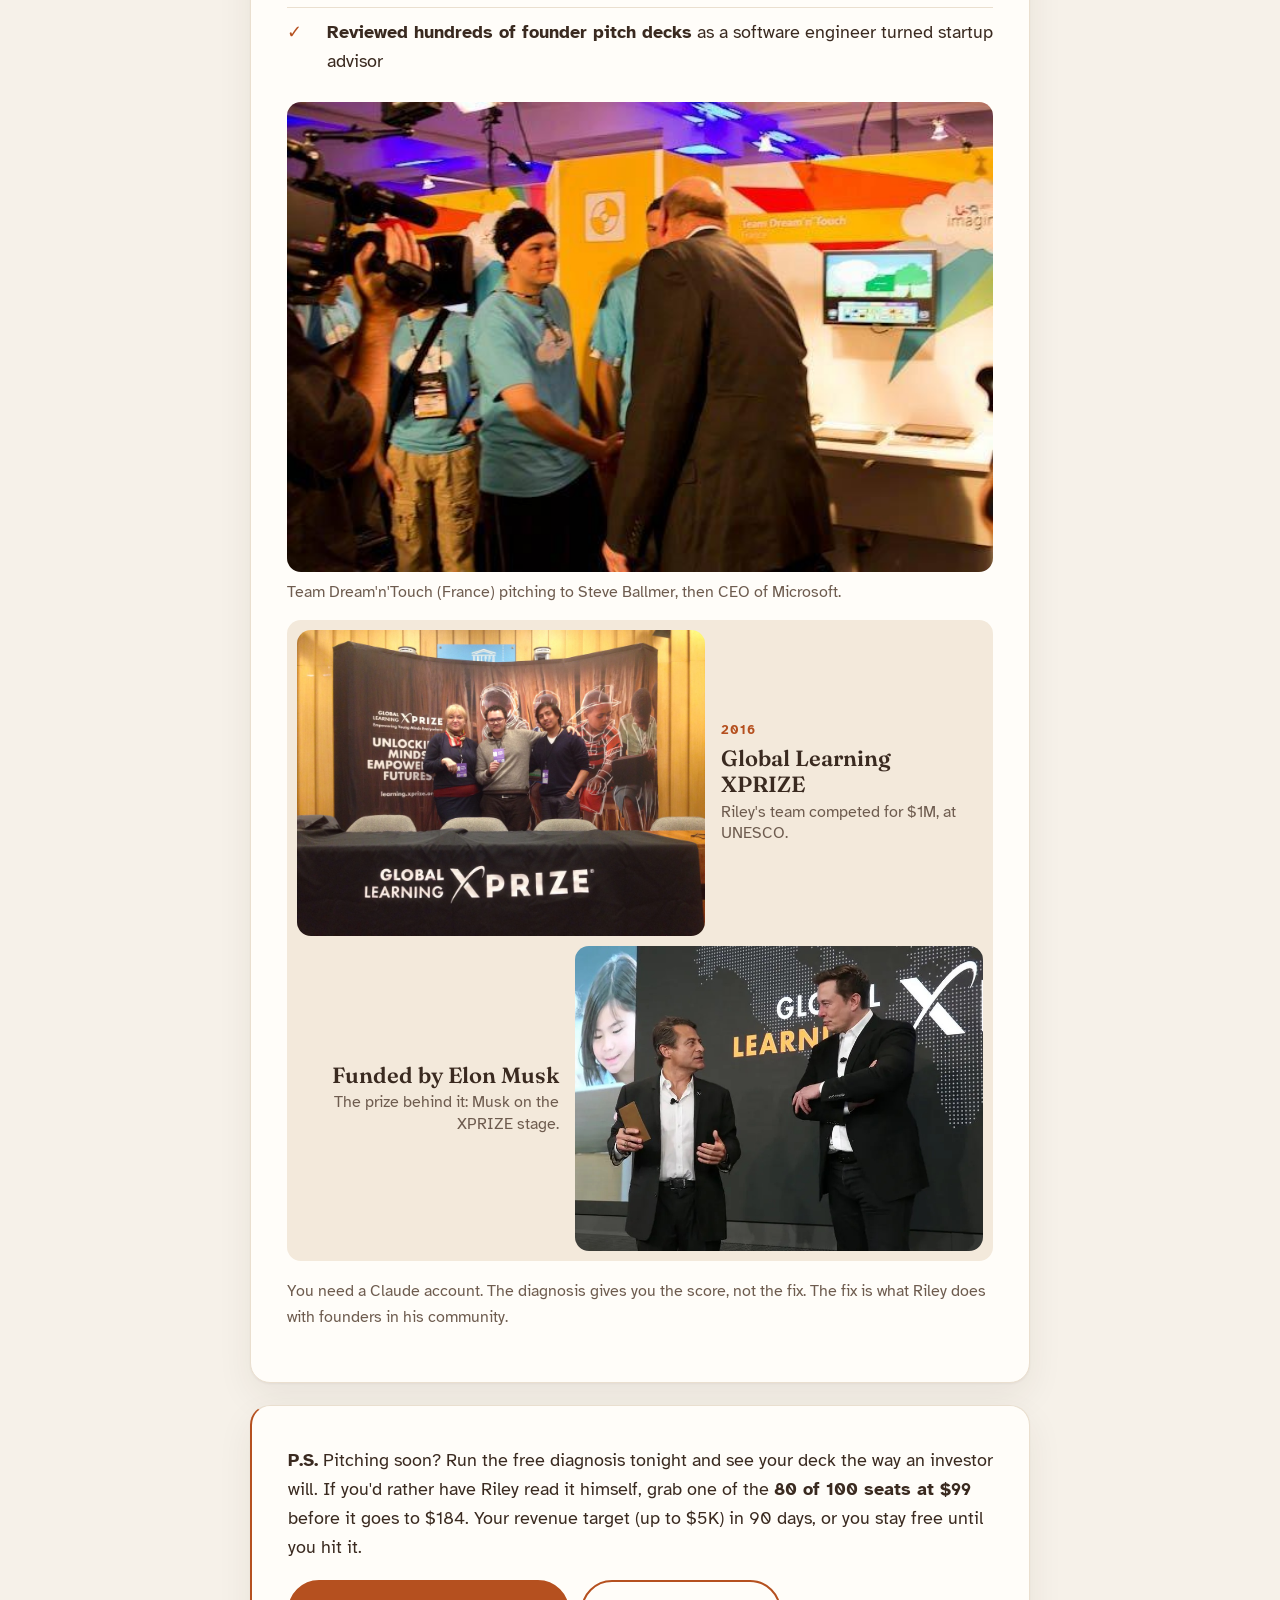
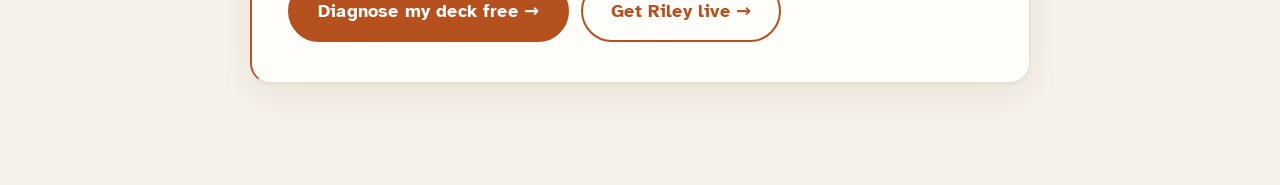
==== commit 0917e4f7: "Promise: revenue target set together on day 1 (up to $5K in 90 days) Co-Authored-By: Claude Opus 5.5" ====
--- a/index.html
+++ b/index.html
@@ -56,7 +56,7 @@
     <section class="card path live">
       <span class="tag">$99/mo for the first 100 · then $184</span>
       <h2>Skip the AI, get Riley's "investor brain" live</h2>
-      <p class="promise"><b>The $5K promise:</b> your first $5K in revenue in 90 days, or you stay free until you get there.</p>
+      <p class="promise"><b>The $5K promise:</b> we set your revenue target together on day 1 (up to $5K in 90 days). Miss it, and you stay free until you hit it.</p>
       <ul class="rows">
         <li><span class="n">✓</span><span>Daily Q&amp;A with Riley, answered async</span></li>
         <li><span class="n">✓</span><span>Founders raising and selling, at your stage</span></li>
@@ -202,7 +202,7 @@
   </section>
 
   <section class="card ps">
-    <p><b>P.S.</b> Pitching soon? Run the free diagnosis tonight and see your deck the way an investor will. If you'd rather have Riley read it himself, grab one of the <b><span class="seats">80 of 100</span> seats at $99</b> before it goes to $184: your first $5K in 90 days, or you stay free until you get there.</p>
+    <p><b>P.S.</b> Pitching soon? Run the free diagnosis tonight and see your deck the way an investor will. If you'd rather have Riley read it himself, grab one of the <b><span class="seats">80 of 100</span> seats at $99</b> before it goes to $184. Your revenue target (up to $5K) in 90 days, or you stay free until you hit it.</p>
     <div class="actions">
       <a class="btn" id="open3" href="#" target="_blank" rel="noopener">Diagnose my deck free →</a>
       <a class="btn ghost" id="skool2" href="#" target="_blank" rel="noopener">Get Riley live →</a>
